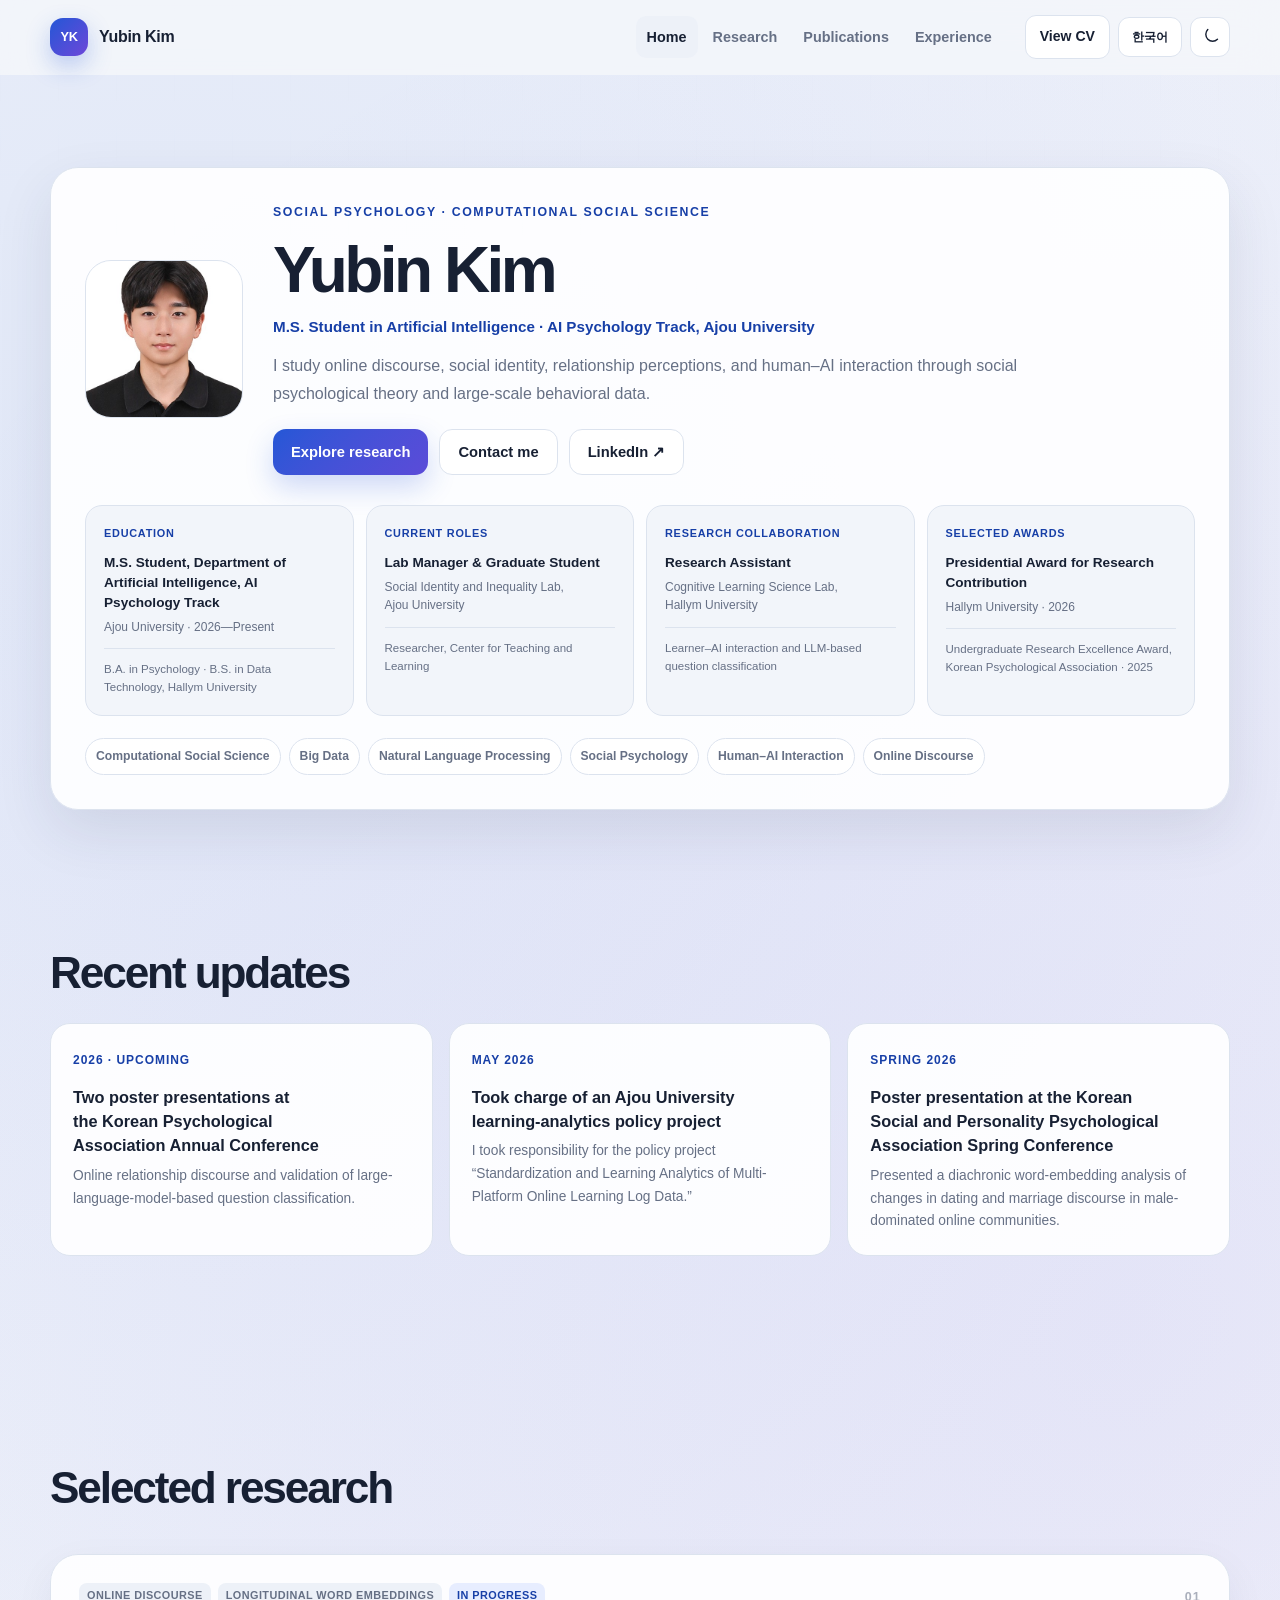
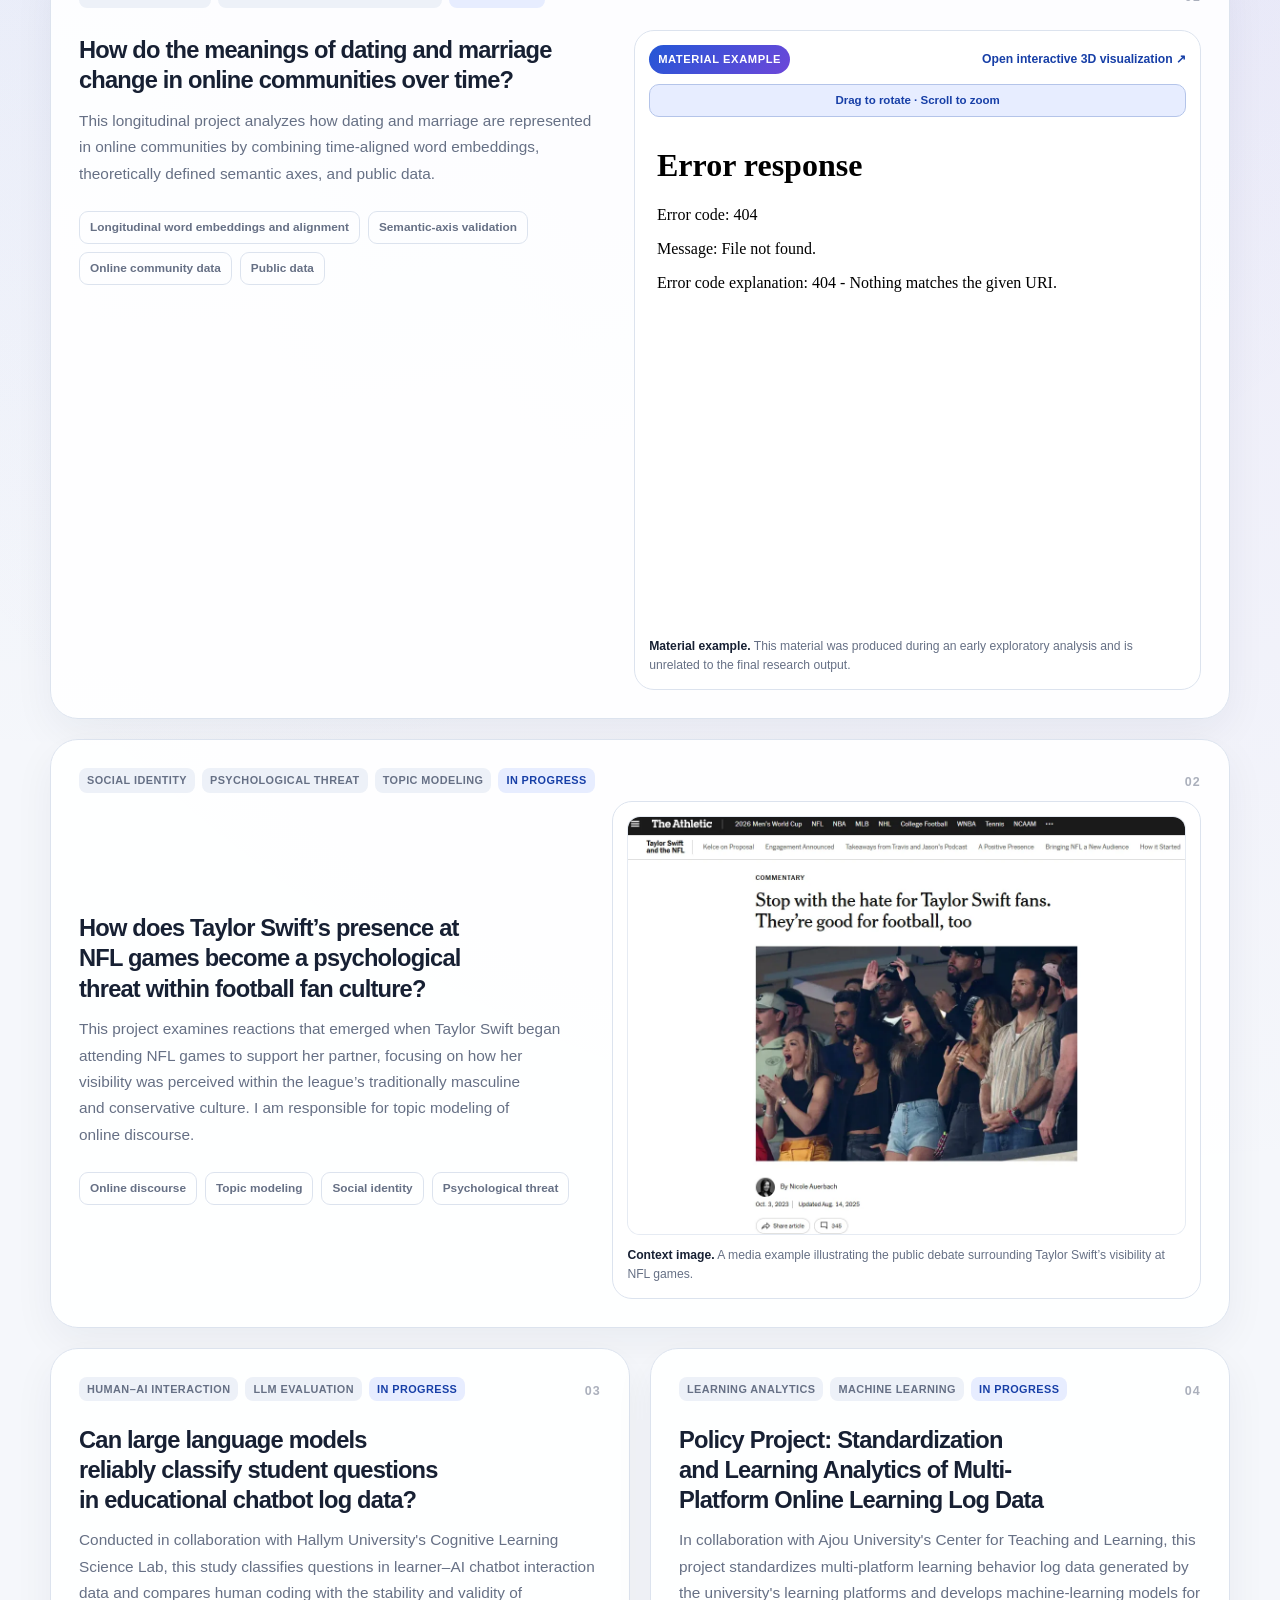
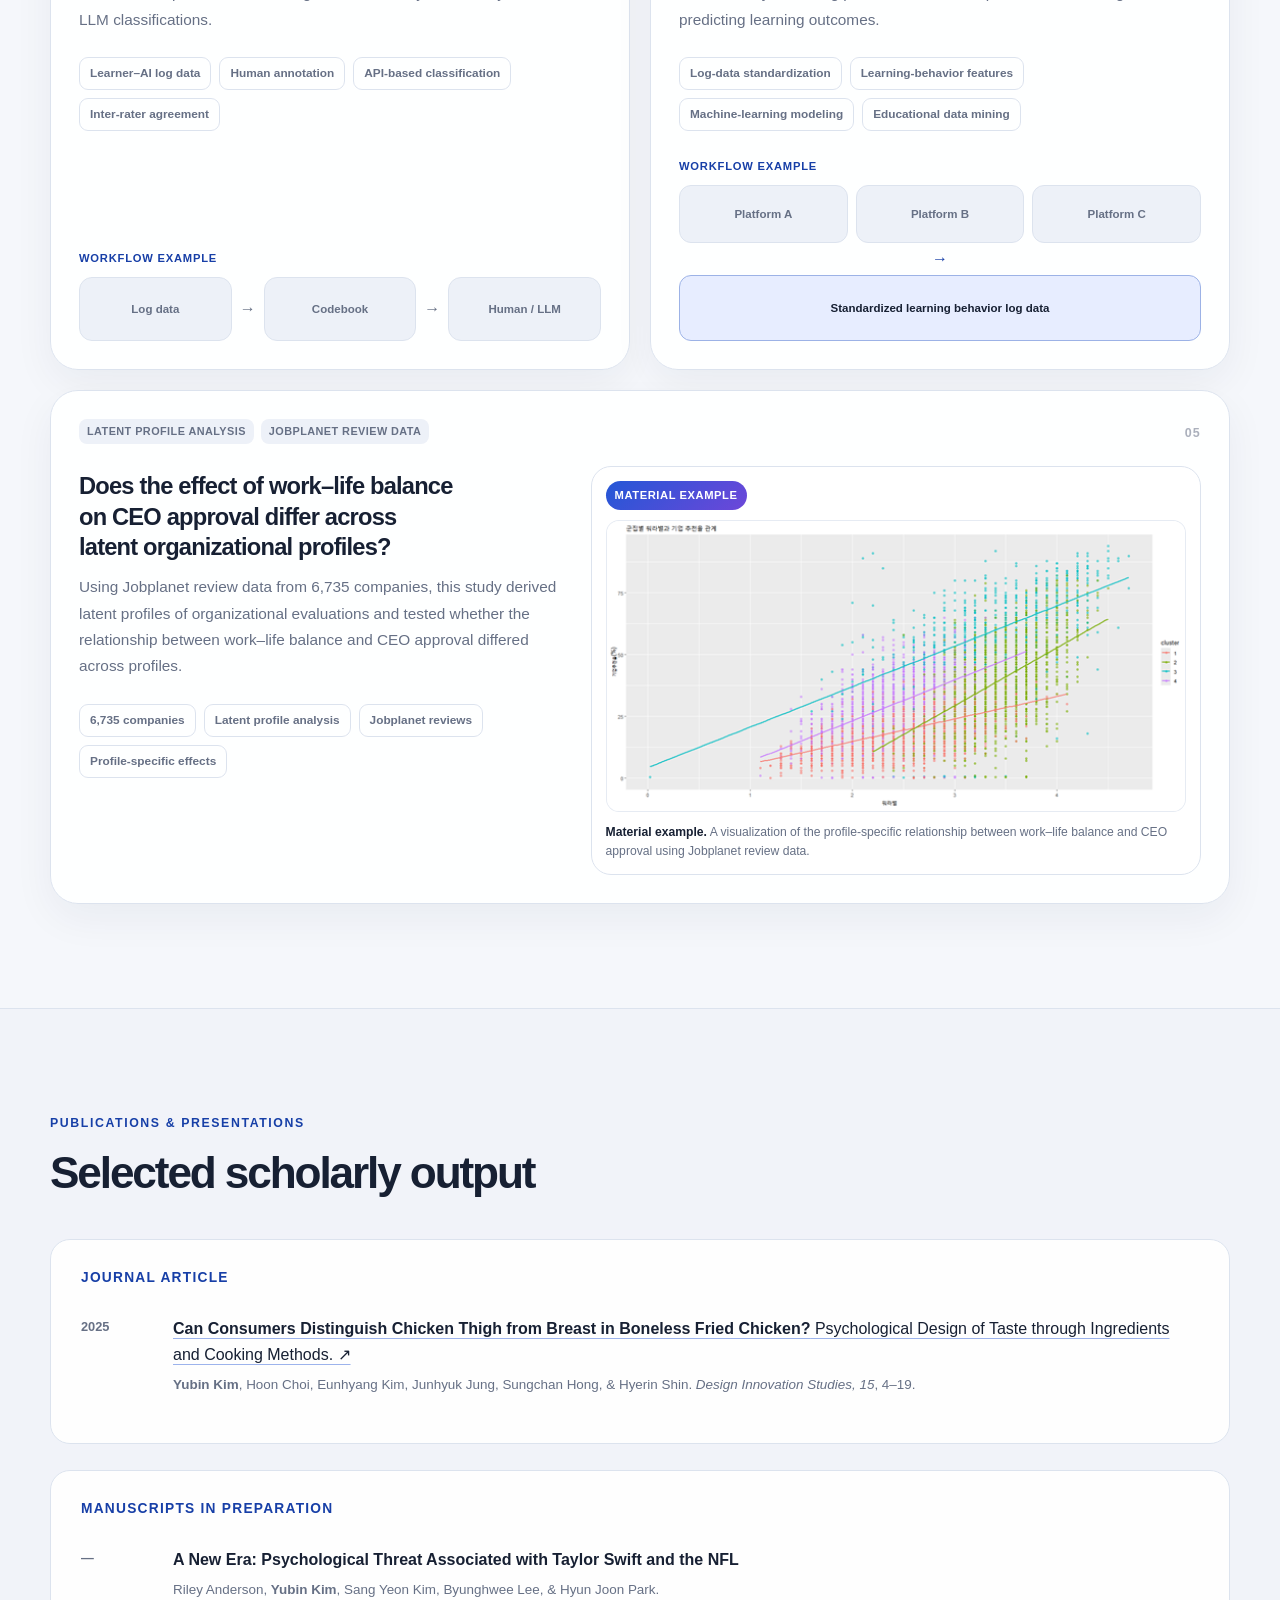
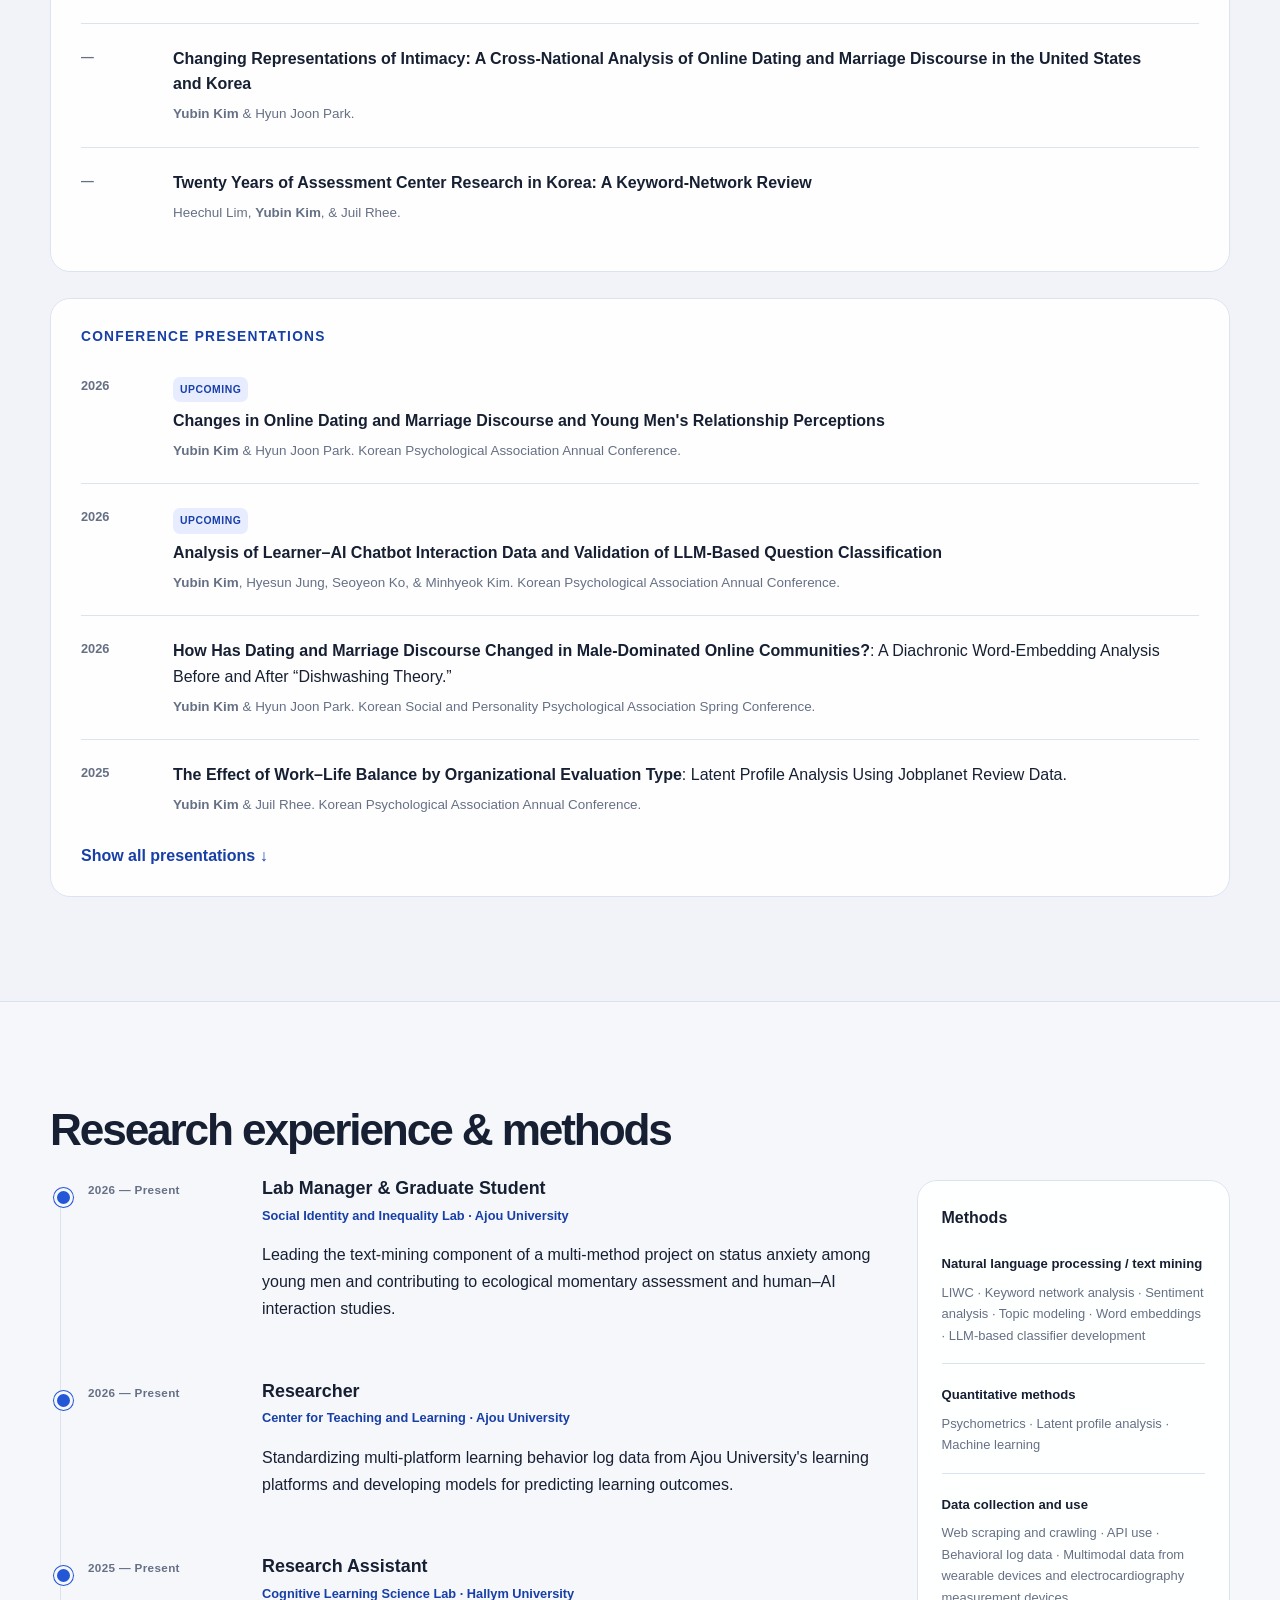
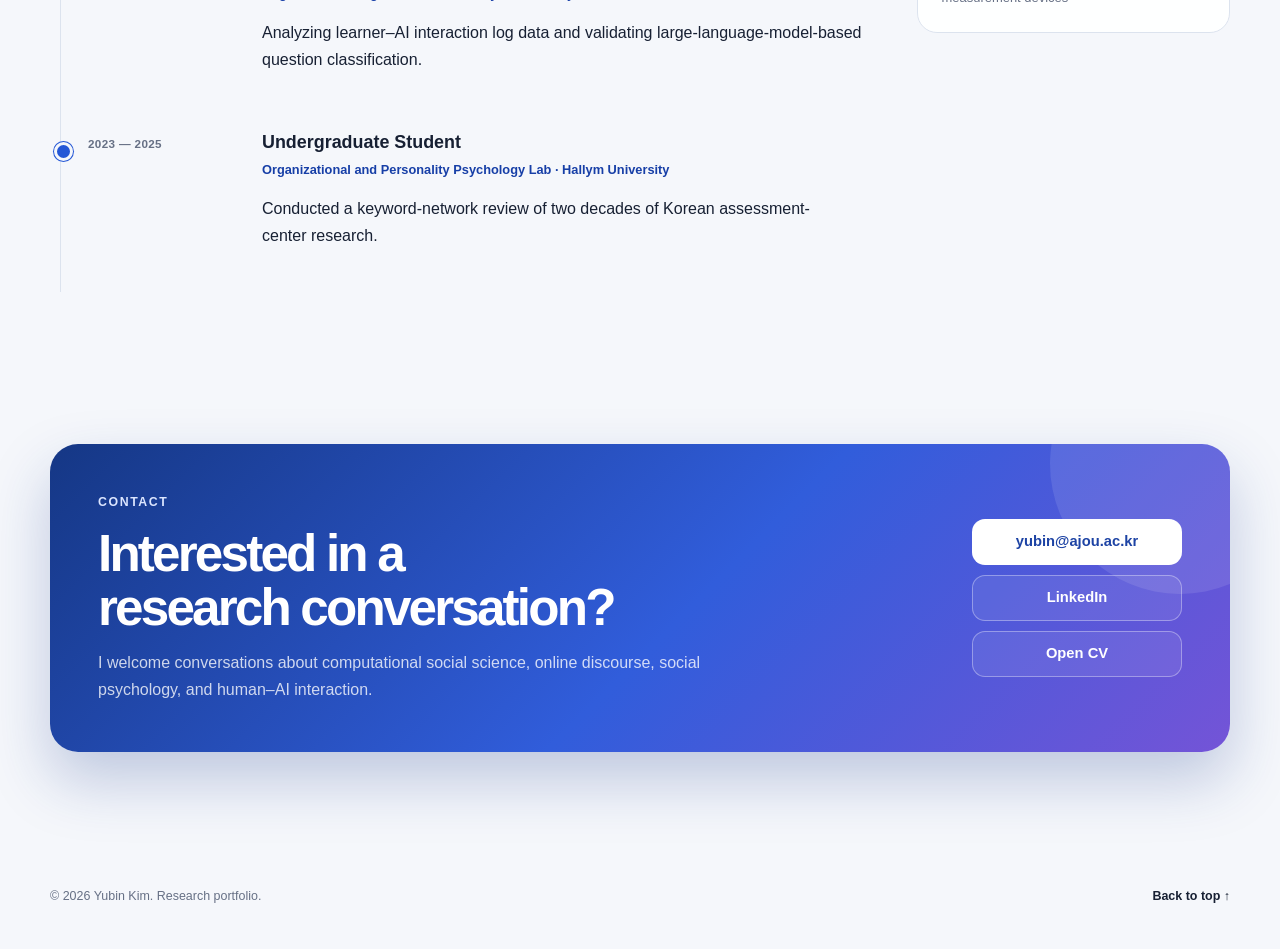
==== index-preview.html @ c188568a "Add files via upload" ====
<!DOCTYPE html>
<html lang="en" data-theme="light">
<head>
  <meta charset="UTF-8" />
  <meta name="viewport" content="width=device-width, initial-scale=1.0" />
  <meta name="description" content="Yubin Kim — M.S. student studying social psychology, computational social science, natural language processing, and human–AI interaction." />
  <meta name="theme-color" content="#f5f7fb" />
  <meta property="og:title" content="Yubin Kim | Social Psychology & Computational Social Science" />
  <meta property="og:description" content="Research portfolio of Yubin Kim, M.S. student at Ajou University." />
  <meta property="og:type" content="website" />
  <link rel="icon" href="assets/favicon.svg" type="image/svg+xml" />
  <link rel="stylesheet" href="styles.css" />
  <title>Yubin Kim | Research Portfolio</title>
</head>
<body>
  <a class="skip-link" href="#main">
    <span class="lang-en">Skip to content</span><span class="lang-ko">본문으로 건너뛰기</span>
  </a>

  <header class="site-header" id="top">
    <div class="nav-wrap">
      <a class="brand" href="#home" aria-label="Yubin Kim home">
        <span class="brand-mark">YK</span>
        <span class="brand-name lang-en">Yubin Kim</span>
        <span class="brand-name lang-ko">김유빈</span>
      </a>

      <nav class="main-nav" aria-label="Primary navigation">
        <a href="#home" data-nav="home"><span class="lang-en">Home</span><span class="lang-ko">홈</span></a>
        <a href="#research" data-nav="research"><span class="lang-en">Research</span><span class="lang-ko">연구</span></a>
        <a href="#publications" data-nav="publications"><span class="lang-en">Publications</span><span class="lang-ko">연구 성과</span></a>
        <a href="#experience" data-nav="experience"><span class="lang-en">Experience</span><span class="lang-ko">경력</span></a>
      </nav>

      <div class="nav-actions">
        <a class="cv-button" href="assets/Yubin_Kim_CV_KR.pdf" target="_blank" rel="noopener">
          <span class="lang-en">View CV</span><span class="lang-ko">이력서 보기</span>
        </a>
        <button class="icon-button language-button" id="languageToggle" type="button" aria-label="한국어로 전환" title="Switch language">한국어</button>
        <button class="icon-button theme-button" id="themeToggle" type="button" aria-label="Switch to dark mode" title="Switch theme">
          <svg class="moon-icon" aria-hidden="true" viewBox="0 0 24 24"><path d="M20.8 15.4A8.5 8.5 0 0 1 8.6 3.2 8.5 8.5 0 1 0 20.8 15.4Z"/></svg>
          <svg class="sun-icon" aria-hidden="true" viewBox="0 0 24 24"><circle cx="12" cy="12" r="4"/><path d="M12 2v2M12 20v2M4.93 4.93l1.42 1.42M17.65 17.65l1.42 1.42M2 12h2M20 12h2M4.93 19.07l1.42-1.42M17.65 6.35l1.42-1.42"/></svg>
        </button>
      </div>
    </div>
  </header>

  <main id="main">
    <section class="hero section" id="home">
      <div class="intro-panel reveal">
        <div class="intro-main">
          <div class="intro-photo-wrap">
            <img class="intro-photo" src="assets/yubin-kim-profile.jpg" alt="Portrait of Yubin Kim / 김유빈 증명사진" />
          </div>
          <div class="intro-copy">
            <p class="eyebrow lang-en">Social Psychology · Computational Social Science</p>
            <p class="eyebrow lang-ko">사회심리학 · 계산사회과학</p>
            <h1><span class="lang-en">Yubin Kim</span><span class="lang-ko">김유빈</span></h1>
            <p class="intro-role lang-en">M.S. Student in Artificial Intelligence · AI Psychology Track, Ajou University</p>
            <p class="intro-role lang-ko">아주대학교 인공지능학과 AI 심리 전공 석사과정</p>
            <p class="hero-summary lang-en">
              I study online discourse, social identity, relationship perceptions, and human–AI interaction through social psychological theory and large-scale behavioral data.
            </p>
            <p class="hero-summary lang-ko">
              온라인 담론, 사회정체성, 관계 인식, 인간–AI 상호작용을 사회심리학적 이론과 대규모 행동 데이터를 통해 연구합니다.
            </p>
            <div class="hero-buttons">
              <a class="button button-primary" href="#research"><span class="lang-en">Explore research</span><span class="lang-ko">연구 살펴보기</span></a>
              <a class="button button-secondary" href="mailto:yubin@ajou.ac.kr"><span class="lang-en">Contact me</span><span class="lang-ko">연락하기</span></a>
              <a class="button button-secondary" href="https://www.linkedin.com/in/%EC%9C%A0%EB%B9%88-%EA%B9%80-3866852a7/" target="_blank" rel="noopener">LinkedIn ↗</a>
            </div>
          </div>
        </div>

        <div class="quick-history-grid" aria-label="Profile highlights">
          <article class="history-item">
            <span class="history-kicker"><span class="lang-en">Education</span><span class="lang-ko">학력</span></span>
            <strong class="lang-en">M.S. Student, Department of Artificial Intelligence, AI Psychology Track</strong>
            <strong class="lang-ko">인공지능학과 AI 심리 전공 석사과정</strong>
            <p class="lang-en">Ajou University · 2026—Present</p>
            <p class="lang-ko">아주대학교 · 2026년—현재</p>
            <small class="lang-en">B.A. in Psychology · B.S. in Data Technology, Hallym University</small>
            <small class="lang-ko">문학사 심리학 · 이학사 데이터테크 전공, 한림대학교</small>
          </article>
          <article class="history-item">
            <span class="history-kicker"><span class="lang-en">Current roles</span><span class="lang-ko">현재 역할</span></span>
            <strong class="lang-en">Lab Manager & Graduate Student</strong>
            <strong class="lang-ko">연구실장 및 대학원생</strong>
            <p class="lang-en">Social Identity and Inequality Lab, Ajou University</p>
            <p class="lang-ko">사회정체성과 불평등 연구실, 아주대학교</p>
            <small class="lang-en">Researcher, Center for Teaching and Learning</small>
            <small class="lang-ko">단기 연구원, 아주대학교 교수학습개발센터</small>
          </article>
          <article class="history-item">
            <span class="history-kicker"><span class="lang-en">Research collaboration</span><span class="lang-ko">연구 협업</span></span>
            <strong class="lang-en">Research Assistant</strong>
            <strong class="lang-ko">연구보조원</strong>
            <p class="lang-en">Cognitive Learning Science Lab, Hallym University</p>
            <p class="lang-ko">인지학습과학 연구실, 한림대학교</p>
            <small class="lang-en">Learner–AI interaction and LLM-based question classification</small>
            <small class="lang-ko">학습자–AI 상호작용 및 LLM 기반 질문 분류 연구</small>
          </article>
          <article class="history-item">
            <span class="history-kicker"><span class="lang-en">Selected awards</span><span class="lang-ko">주요 수상</span></span>
            <strong class="lang-en">Presidential Award for Research Contribution</strong>
            <strong class="lang-ko">총장상(연구 부문 공로)</strong>
            <p class="lang-en">Hallym University · 2026</p>
            <p class="lang-ko">한림대학교 · 2026년</p>
            <small class="lang-en">Undergraduate Research Excellence Award, Korean Psychological Association · 2025</small>
            <small class="lang-ko">한국심리학회 학부생 우수연구상 · 2025년</small>
          </article>
        </div>

        <ul class="interest-list" aria-label="Research interests">
          <li><span class="lang-en">Computational Social Science</span><span class="lang-ko">계산사회과학</span></li>
          <li><span class="lang-en">Big Data</span><span class="lang-ko">빅데이터</span></li>
          <li><span class="lang-en">Natural Language Processing</span><span class="lang-ko">자연어 처리</span></li>
          <li><span class="lang-en">Social Psychology</span><span class="lang-ko">사회심리학</span></li>
          <li><span class="lang-en">Human–AI Interaction</span><span class="lang-ko">인간–AI 상호작용</span></li>
          <li><span class="lang-en">Online Discourse</span><span class="lang-ko">온라인 담론</span></li>
        </ul>
      </div>
    </section>

    <section class="section updates-section" aria-labelledby="updates-title">
      <div class="section-heading compact reveal">
        <h2 id="updates-title"><span class="lang-en">Recent updates</span><span class="lang-ko">최근 소식</span></h2>
      </div>
      <div class="updates-grid">
        <article class="update-card reveal">
          <time datetime="2026-08"><span class="lang-en">2026 · Upcoming</span><span class="lang-ko">2026년 · 발표 예정</span></time>
          <h3 class="lang-en">Two poster presentations at the Korean Psychological Association Annual Conference</h3>
          <h3 class="lang-ko">한국심리학회 연차학술대회 포스터 2편 발표 예정</h3>
          <p class="lang-en">Online relationship discourse and validation of large-language-model-based question classification.</p>
          <p class="lang-ko">온라인 연애·결혼 담론 연구와 LLM 기반 질문 분류 타당화 연구를 발표할 예정입니다.</p>
        </article>
        <article class="update-card reveal">
          <time datetime="2026-05"><span class="lang-en">May 2026</span><span class="lang-ko">2026년 5월</span></time>
          <h3 class="lang-en">Took charge of an Ajou University learning-analytics policy project</h3>
          <h3 class="lang-ko">아주대학교 교수학습개발센터 정책과제 담당</h3>
          <p class="lang-en">I took responsibility for the policy project “Standardization and Learning Analytics of Multi-Platform Online Learning Log Data.”</p>
          <p class="lang-ko">정책과제 「다중 플랫폼 온라인 학습 로그 데이터 표준화 및 학습 분석」을 맡아 수행하게 되었습니다.</p>
        </article>
        <article class="update-card reveal">
          <time datetime="2026"><span class="lang-en">Spring 2026</span><span class="lang-ko">2026년</span></time>
          <h3 class="lang-en">Poster presentation at the Korean Social and Personality Psychological Association Spring Conference</h3>
          <h3 class="lang-ko">한국사회및성격심리학회 춘계학술대회 포스터 발표</h3>
          <p class="lang-en">Presented a diachronic word-embedding analysis of changes in dating and marriage discourse in male-dominated online communities.</p>
          <p class="lang-ko">남성 중심 온라인 커뮤니티의 연애·결혼 담론 변화를 시계열 워드 임베딩으로 분석한 연구를 발표했습니다.</p>
        </article>
      </div>
    </section>

    <section class="section" id="research" aria-labelledby="research-title">
      <div class="section-heading reveal">
        <h2 id="research-title"><span class="lang-en">Selected research</span><span class="lang-ko">주요 연구</span></h2>
      </div>

      <div class="project-grid">
        <article class="project-card project-wide reveal">
          <div class="project-top">
            <div class="card-meta">
              <span><span class="lang-en">Online discourse</span><span class="lang-ko">온라인 담론</span></span>
              <span><span class="lang-en">Longitudinal word embeddings</span><span class="lang-ko">시계열 워드 임베딩</span></span>
              <span class="status"><span class="lang-en">In progress</span><span class="lang-ko">연구 진행 중</span></span>
            </div>
            <div class="project-number">01</div>
          </div>
          <div class="project-wide-body">
            <div class="project-content">
              <h3 class="lang-en">How do the meanings of dating and marriage change in online communities over time?</h3>
              <h3 class="lang-ko">온라인 커뮤니티에서 연애와 결혼의 의미는 시간에 따라 어떻게 변화하는가?</h3>
              <p class="lang-en">This longitudinal project analyzes how dating and marriage are represented in online communities by combining time-aligned word embeddings, theoretically defined semantic axes, and public data.</p>
              <p class="lang-ko">온라인 커뮤니티에서 연애와 결혼이 어떻게 표상되는지 시계열로 분석합니다. 시점별로 정렬한 워드 임베딩, 이론에 기반한 의미축, 공공데이터를 함께 활용합니다.</p>
              <ul class="method-list">
                <li><span class="lang-en">Longitudinal word embeddings and alignment</span><span class="lang-ko">시계열 워드 임베딩 및 정렬</span></li>
                <li><span class="lang-en">Semantic-axis validation</span><span class="lang-ko">의미축 타당화</span></li>
                <li><span class="lang-en">Online community data</span><span class="lang-ko">온라인 커뮤니티 데이터</span></li>
                <li><span class="lang-en">Public data</span><span class="lang-ko">공공 데이터</span></li>
              </ul>
            </div>
            <figure class="research-figure interactive-figure">
              <div class="figure-label-row">
                <span class="example-badge"><span class="lang-en">Material example</span><span class="lang-ko">자료 예시</span></span>
                <a href="assets/axis_3d_plot.html" target="_blank" rel="noopener" class="figure-link">
                  <span class="lang-en">Open interactive 3D visualization ↗</span><span class="lang-ko">Interactive 3D Visualization 열기 ↗</span>
                </a>
              </div>
              <div class="plot-hint">
                <span class="lang-en">Drag to rotate · Scroll to zoom</span>
                <span class="lang-ko">드래그하여 회전 · 휠로 확대·축소</span>
              </div>
              <iframe src="assets/axis_3d_plot.html" title="Example interactive three-dimensional semantic-axis plot" loading="lazy"></iframe>
              <figcaption>
                <span class="lang-en"><strong>Material example.</strong> This material was produced during an early exploratory analysis and is unrelated to the final research output.</span>
                <span class="lang-ko"><strong>자료 예시.</strong> 초기에 탐색적으로 분석한 자료이며, 이 자료는 최종 산출물과는 무관합니다.</span>
              </figcaption>
            </figure>
          </div>
        </article>

        <article class="project-card project-wide reveal">
          <div class="project-top">
            <div class="card-meta">
              <span><span class="lang-en">Social identity</span><span class="lang-ko">사회정체성</span></span>
              <span><span class="lang-en">Psychological threat</span><span class="lang-ko">심리적 위협</span></span>
              <span><span class="lang-en">Topic modeling</span><span class="lang-ko">토픽 모델링</span></span>
              <span class="status"><span class="lang-en">In progress</span><span class="lang-ko">연구 진행 중</span></span>
            </div>
            <div class="project-number">02</div>
          </div>
          <div class="project-wide-body taylor-layout">
            <div class="project-content">
              <h3 class="lang-en">How does Taylor Swift’s presence at NFL games become a psychological threat within football fan culture?</h3>
              <h3 class="lang-ko">테일러 스위프트의 NFL 경기 관람은 풋볼 팬 문화에서 어떻게 심리적 위협으로 작동하는가?</h3>
              <p class="lang-en">This project examines reactions that emerged when Taylor Swift began attending NFL games to support her partner, focusing on how her visibility was perceived within the league’s traditionally masculine and conservative culture. I am responsible for topic modeling of online discourse.</p>
              <p class="lang-ko">마초적이고 보수적인 성격이 강한 NFL 문화에서 테일러 스위프트가 연인의 경기를 관람하며 주목받은 이후 나타난 반응을 심리적 위협의 관점에서 분석합니다. 저는 온라인 담론의 토픽 모델링 분석을 담당하고 있습니다.</p>
              <ul class="method-list">
                <li><span class="lang-en">Online discourse</span><span class="lang-ko">온라인 담론</span></li>
                <li><span class="lang-en">Topic modeling</span><span class="lang-ko">토픽 모델링</span></li>
                <li><span class="lang-en">Social identity</span><span class="lang-ko">사회정체성</span></li>
                <li><span class="lang-en">Psychological threat</span><span class="lang-ko">심리적 위협</span></li>
              </ul>
            </div>
            <figure class="research-figure image-figure taylor-figure">
              <img src="assets/taylor-swift-nfl-context.webp" alt="Screenshot of a media article discussing Taylor Swift fans and football" />
              <figcaption>
                <span class="lang-en"><strong>Context image.</strong> A media example illustrating the public debate surrounding Taylor Swift’s visibility at NFL games.</span>
                <span class="lang-ko"><strong>관련 자료.</strong> NFL 경기에서 테일러 스위프트가 주목받으며 형성된 공적 논쟁을 보여주는 기사 화면입니다.</span>
              </figcaption>
            </figure>
          </div>
        </article>

        <article class="project-card reveal">
          <div class="project-top">
            <div class="card-meta">
              <span><span class="lang-en">Human–AI interaction</span><span class="lang-ko">인간–AI 상호작용</span></span>
              <span><span class="lang-en">LLM evaluation</span><span class="lang-ko">LLM 평가</span></span>
              <span class="status"><span class="lang-en">In progress</span><span class="lang-ko">연구 진행 중</span></span>
            </div>
            <div class="project-number">03</div>
          </div>
          <div class="project-content">
            <h3 class="lang-en">Can large language models reliably classify student questions in educational chatbot log data?</h3>
            <h3 class="lang-ko">LLM은 교육용 챗봇 로그 데이터의 학생 질문을 신뢰롭게 분류할 수 있는가?</h3>
            <p class="lang-en">Conducted in collaboration with Hallym University's Cognitive Learning Science Lab, this study classifies questions in learner–AI chatbot interaction data and compares human coding with the stability and validity of LLM classifications.</p>
            <p class="lang-ko">한림대학교 인지학습과학 연구실과 협업하여 학습자–AI 챗봇 상호작용 데이터의 질문 유형을 분류하고, 인간 코딩과 LLM 분류의 안정성 및 타당성을 비교합니다.</p>
            <ul class="method-list">
              <li><span class="lang-en">Learner–AI log data</span><span class="lang-ko">학습자–AI 로그 데이터</span></li>
              <li><span class="lang-en">Human annotation</span><span class="lang-ko">인간 코딩</span></li>
              <li><span class="lang-en">API-based classification</span><span class="lang-ko">API 기반 분류</span></li>
              <li><span class="lang-en">Inter-rater agreement</span><span class="lang-ko">평가자 간 일치도</span></li>
            </ul>
          </div>
          <div class="workflow-example" aria-label="Example research workflow">
            <div class="workflow-label"><span class="lang-en">Workflow example</span><span class="lang-ko">분석 흐름 예시</span></div>
            <div class="mini-diagram">
              <div class="diagram-node"><span class="lang-en">Log data</span><span class="lang-ko">로그 데이터</span></div>
              <span aria-hidden="true">→</span>
              <div class="diagram-node"><span class="lang-en">Codebook</span><span class="lang-ko">코드북</span></div>
              <span aria-hidden="true">→</span>
              <div class="diagram-node"><span class="lang-en">Human / LLM</span><span class="lang-ko">인간 / LLM</span></div>
            </div>
          </div>
        </article>

        <article class="project-card reveal">
          <div class="project-top">
            <div class="card-meta">
              <span><span class="lang-en">Learning analytics</span><span class="lang-ko">학습 분석</span></span>
              <span><span class="lang-en">Machine learning</span><span class="lang-ko">머신러닝</span></span>
              <span class="status"><span class="lang-en">In progress</span><span class="lang-ko">연구 진행 중</span></span>
            </div>
            <div class="project-number">04</div>
          </div>
          <div class="project-content">
            <h3 class="lang-en">Policy Project: Standardization and Learning Analytics of Multi-Platform Online Learning Log Data</h3>
            <h3 class="lang-ko">정책과제 「다중 플랫폼 온라인 학습 로그 데이터 표준화 및 학습 분석」</h3>
            <p class="lang-en">In collaboration with Ajou University's Center for Teaching and Learning, this project standardizes multi-platform learning behavior log data generated by the university's learning platforms and develops machine-learning models for predicting learning outcomes.</p>
            <p class="lang-ko">아주대학교 교수학습개발센터와 협업하여 교내 여러 학습 플랫폼에서 생성된 다중 플랫폼 학습 행동 로그 데이터를 표준화하고, 학습 성과를 예측하는 머신러닝 모형을 개발합니다.</p>
            <ul class="method-list">
              <li><span class="lang-en">Log-data standardization</span><span class="lang-ko">로그 데이터 표준화</span></li>
              <li><span class="lang-en">Learning-behavior features</span><span class="lang-ko">학습 행동 특성</span></li>
              <li><span class="lang-en">Machine-learning modeling</span><span class="lang-ko">머신러닝 모형 개발</span></li>
              <li><span class="lang-en">Educational data mining</span><span class="lang-ko">교육 데이터 마이닝</span></li>
            </ul>
          </div>
          <div class="workflow-example" aria-label="Example data standardization workflow">
            <div class="workflow-label"><span class="lang-en">Workflow example</span><span class="lang-ko">분석 흐름 예시</span></div>
            <div class="platform-flow">
              <div><span class="lang-en">Platform A</span><span class="lang-ko">학습 플랫폼 가</span></div>
              <div><span class="lang-en">Platform B</span><span class="lang-ko">학습 플랫폼 나</span></div>
              <div><span class="lang-en">Platform C</span><span class="lang-ko">학습 플랫폼 다</span></div>
              <span class="flow-arrow" aria-hidden="true">→</span>
              <div class="standard-node"><span class="lang-en">Standardized learning behavior log data</span><span class="lang-ko">표준화된 학습 행동 로그 데이터</span></div>
            </div>
          </div>
        </article>

        <article class="project-card project-wide reveal">
          <div class="project-top">
            <div class="card-meta">
              <span><span class="lang-en">Latent profile analysis</span><span class="lang-ko">잠재프로파일분석</span></span>
              <span><span class="lang-en">Jobplanet review data</span><span class="lang-ko">잡플래닛 리뷰 데이터</span></span>
            </div>
            <div class="project-number">05</div>
          </div>
          <div class="project-wide-body worklife-layout">
            <div class="project-content">
              <h3 class="lang-en">Does the effect of work–life balance on CEO approval differ across latent organizational profiles?</h3>
              <h3 class="lang-ko">잠재프로파일별로 워라밸이 CEO 지지율에 미치는 영향은 다르게 나타나는가?</h3>
              <p class="lang-en">Using Jobplanet review data from 6,735 companies, this study derived latent profiles of organizational evaluations and tested whether the relationship between work–life balance and CEO approval differed across profiles.</p>
              <p class="lang-ko">잡플래닛의 6,735개 기업 리뷰 데이터를 활용하여 조직 평가의 잠재프로파일을 도출하고, 프로파일별로 워라밸과 CEO 지지율의 관계가 다르게 나타나는지 분석했습니다.</p>
              <ul class="method-list">
                <li><span class="lang-en">6,735 companies</span><span class="lang-ko">6,735개 기업</span></li>
                <li><span class="lang-en">Latent profile analysis</span><span class="lang-ko">잠재프로파일분석</span></li>
                <li><span class="lang-en">Jobplanet reviews</span><span class="lang-ko">잡플래닛 리뷰</span></li>
                <li><span class="lang-en">Profile-specific effects</span><span class="lang-ko">프로파일별 효과 비교</span></li>
              </ul>
            </div>
            <figure class="research-figure image-figure">
              <div class="figure-label-row">
                <span class="example-badge"><span class="lang-en">Material example</span><span class="lang-ko">자료 예시</span></span>
              </div>
              <img src="assets/jobplanet-wlb-example.png" alt="Example graph showing the relationship between work-life balance and CEO approval by latent profile" />
              <figcaption>
                <span class="lang-en"><strong>Material example.</strong> A visualization of the profile-specific relationship between work–life balance and CEO approval using Jobplanet review data.</span>
                <span class="lang-ko"><strong>자료 예시.</strong> 잡플래닛 리뷰 데이터를 활용하여 잠재프로파일별 워라밸과 CEO 지지율의 관계를 나타낸 시각화입니다.</span>
              </figcaption>
            </figure>
          </div>
        </article>
      </div>
    </section>

    <section class="section publications-section" id="publications" aria-labelledby="publications-title">
      <div class="section-heading reveal">
        <p class="eyebrow lang-en">Publications & presentations</p>
        <p class="eyebrow lang-ko">논문 및 학술대회 발표</p>
        <h2 id="publications-title"><span class="lang-en">Selected scholarly output</span><span class="lang-ko">주요 연구 성과</span></h2>
      </div>

      <div class="publication-layout">
        <div class="publication-group reveal">
          <h3><span class="lang-en">Journal article</span><span class="lang-ko">학술지 논문</span></h3>
          <ol class="publication-list">
            <li>
              <span class="pub-year">2025</span>
              <div>
                <p class="lang-en"><a class="publication-link" href="https://www.kci.go.kr/kciportal/ci/sereArticleSearch/ciSereArtiView.kci?sereArticleSearchBean.artiId=ART003282036" target="_blank" rel="noopener"><strong>Can Consumers Distinguish Chicken Thigh from Breast in Boneless Fried Chicken?</strong> Psychological Design of Taste through Ingredients and Cooking Methods. ↗</a></p>
                <p class="lang-ko"><a class="publication-link" href="https://www.kci.go.kr/kciportal/ci/sereArticleSearch/ciSereArtiView.kci?sereArticleSearchBean.artiId=ART003282036" target="_blank" rel="noopener"><strong>순살 치킨 속 다리살과 가슴살은 구분 가능한가?</strong>: 원재료와 조리방식을 통한 맛의 심리적 디자인. ↗</a></p>
                <p class="authors lang-en"><strong>Yubin Kim</strong>, Hoon Choi, Eunhyang Kim, Junhyuk Jung, Sungchan Hong, & Hyerin Shin. <em>Design Innovation Studies, 15</em>, 4–19.</p>
                <p class="authors lang-ko"><strong>김유빈</strong>, 최훈, 김은향, 정준혁, 홍성찬, 신혜린. <em>디자인이노베이션연구, 15</em>, 4–19.</p>
              </div>
            </li>
          </ol>
        </div>

        <div class="publication-group reveal">
          <h3><span class="lang-en">Manuscripts in preparation</span><span class="lang-ko">작성 중인 원고</span></h3>
          <ol class="publication-list">
            <li><span class="pub-year">—</span><div><p class="lang-en"><strong>A New Era: Psychological Threat Associated with Taylor Swift and the NFL</strong></p><p class="lang-ko"><strong>A New Era: Psychological Threat Associated with Taylor Swift and the NFL</strong><br /><span class="translated-title">(새로운 시대: 테일러 스위프트와 NFL에 연관된 심리적 위협)</span></p><p class="authors lang-en">Riley Anderson, <strong>Yubin Kim</strong>, Sang Yeon Kim, Byunghwee Lee, & Hyun Joon Park.</p><p class="authors lang-ko">라일리 앤더슨, <strong>김유빈</strong>, 김상연, 이병휘, 박현준.</p></div></li>
            <li><span class="pub-year">—</span><div><p class="lang-en"><strong>Changing Representations of Intimacy: A Cross-National Analysis of Online Dating and Marriage Discourse in the United States and Korea</strong></p><p class="lang-ko"><strong>Changing Representations of Intimacy: A Cross-National Analysis of Online Dating and Marriage Discourse in the United States and Korea</strong><br /><span class="translated-title">(친밀성 표상의 변화: 한국과 미국의 온라인 연애·결혼 담론에 대한 국가 간 비교 분석)</span></p><p class="authors lang-en"><strong>Yubin Kim</strong> & Hyun Joon Park.</p><p class="authors lang-ko"><strong>김유빈</strong>, 박현준.</p></div></li>
            <li><span class="pub-year">—</span><div><p class="lang-en"><strong>Twenty Years of Assessment Center Research in Korea: A Keyword-Network Review</strong></p><p class="lang-ko"><strong>국내 평가센터 연구 20년의 흐름: 키워드 네트워크 분석 기반 고찰</strong></p><p class="authors lang-en">Heechul Lim, <strong>Yubin Kim</strong>, & Juil Rhee.</p><p class="authors lang-ko">임희철, <strong>김유빈</strong>, 이주일.</p></div></li>
          </ol>
        </div>

        <div class="publication-group reveal">
          <h3><span class="lang-en">Conference presentations</span><span class="lang-ko">학술대회 발표</span></h3>
          <ol class="publication-list conference-list">
            <li><span class="pub-year">2026</span><div><span class="badge"><span class="lang-en">Upcoming</span><span class="lang-ko">발표 예정</span></span><p class="lang-en"><strong>Changes in Online Dating and Marriage Discourse and Young Men's Relationship Perceptions</strong></p><p class="lang-ko"><strong>온라인 연애·결혼 담론과 청년 남성의 관계 인식의 변화</strong></p><p class="authors lang-en"><strong>Yubin Kim</strong> & Hyun Joon Park. Korean Psychological Association Annual Conference.</p><p class="authors lang-ko"><strong>김유빈</strong>, 박현준. 한국심리학회 연차학술대회.</p></div></li>
            <li><span class="pub-year">2026</span><div><span class="badge"><span class="lang-en">Upcoming</span><span class="lang-ko">발표 예정</span></span><p class="lang-en"><strong>Analysis of Learner–AI Chatbot Interaction Data and Validation of LLM-Based Question Classification</strong></p><p class="lang-ko"><strong>학습자–AI 챗봇 상호작용 데이터 분석 및 LLM 기반 질문 분류 타당성 검증</strong></p><p class="authors lang-en"><strong>Yubin Kim</strong>, Hyesun Jung, Seoyeon Ko, & Minhyeok Kim. Korean Psychological Association Annual Conference.</p><p class="authors lang-ko"><strong>김유빈</strong>, 정혜선, 고서연, 김민혁. 한국심리학회 연차학술대회.</p></div></li>
            <li><span class="pub-year">2026</span><div><p class="lang-en"><strong>How Has Dating and Marriage Discourse Changed in Male-Dominated Online Communities?</strong>: A Diachronic Word-Embedding Analysis Before and After “Dishwashing Theory.”</p><p class="lang-ko"><strong>남성 중심 온라인 커뮤니티의 연애·결혼 담론은 어떻게 달라졌는가?</strong>: 설거지론 전후 시계열 워드 임베딩 분석.</p><p class="authors lang-en"><strong>Yubin Kim</strong> & Hyun Joon Park. Korean Social and Personality Psychological Association Spring Conference.</p><p class="authors lang-ko"><strong>김유빈</strong>, 박현준. 한국사회및성격심리학회 춘계학술대회.</p></div></li>
            <li><span class="pub-year">2025</span><div><p class="lang-en"><strong>The Effect of Work–Life Balance by Organizational Evaluation Type</strong>: Latent Profile Analysis Using Jobplanet Review Data.</p><p class="lang-ko"><strong>조직 평가 유형에 따른 워라밸의 영향</strong>: 잡플래닛 리뷰 데이터를 활용한 잠재프로파일분석.</p><p class="authors lang-en"><strong>Yubin Kim</strong> & Juil Rhee. Korean Psychological Association Annual Conference.</p><p class="authors lang-ko"><strong>김유빈</strong>, 이주일. 한국심리학회 연차학술대회.</p></div></li>
            <li class="collapsed-publication"><span class="pub-year">2025</span><div><p class="lang-en"><strong>Twenty Years of Assessment Center Research in Korea</strong>: A Keyword-Network Review.</p><p class="lang-ko"><strong>국내 평가센터 연구 20년의 흐름</strong>: 키워드 네트워크 분석 기반 고찰.</p><p class="authors lang-en">Heechul Lim, <strong>Yubin Kim</strong>, & Juil Rhee. Korean Psychological Association Annual Conference.</p><p class="authors lang-ko">임희철, <strong>김유빈</strong>, 이주일. 한국심리학회 연차학술대회.</p></div></li>
            <li class="collapsed-publication"><span class="pub-year">2025</span><div><p class="lang-en"><strong>Development and Validation of the Major-Geek Scale</strong></p><p class="lang-ko"><strong>전공 덕후 척도 개발 및 타당화</strong></p><p class="authors lang-en">Minji Kim, <strong>Yubin Kim</strong>, Eunhyang Kim, Heeyeon Park, & Donggi Seo. Korean Psychological Association Annual Conference.</p><p class="authors lang-ko">김민지, <strong>김유빈</strong>, 김은향, 박희연, 서동기. 한국심리학회 연차학술대회.</p></div></li>
            <li class="collapsed-publication"><span class="pub-year">2024</span><div><p class="lang-en"><strong>Can You Really Tell the Taste of Chicken?</strong>: Accuracy of Chicken-Part Identification by Cooking Method.</p><p class="lang-ko"><strong>“너희들이 치킨의 맛을 알아?”</strong>: 조리방식에 따른 닭 부위 인식 정확도.</p><p class="authors lang-en"><strong>Yubin Kim</strong> et al. Korean Psychological Association Annual Conference.</p><p class="authors lang-ko"><strong>김유빈</strong> 외. 한국심리학회 연차학술대회.</p></div></li>
          </ol>
          <button class="text-button" id="showMorePublications" type="button" aria-expanded="false"><span class="lang-en">Show all presentations ↓</span><span class="lang-ko">발표 전체 보기 ↓</span></button>
        </div>
      </div>
    </section>

    <section class="section" id="experience" aria-labelledby="experience-title">
      <div class="section-heading compact reveal">
        <h2 id="experience-title"><span class="lang-en">Research experience & methods</span><span class="lang-ko">연구 경력 및 연구 방법</span></h2>
      </div>

      <div class="experience-grid">
        <div class="timeline reveal">
          <article class="timeline-item">
            <div class="timeline-date"><span class="lang-en">2026 — Present</span><span class="lang-ko">2026년 — 현재</span></div>
            <div><h3 class="lang-en">Lab Manager & Graduate Student</h3><h3 class="lang-ko">연구실장 및 대학원생</h3><p class="org lang-en">Social Identity and Inequality Lab · Ajou University</p><p class="org lang-ko">사회정체성과 불평등 연구실 · 아주대학교</p><p class="lang-en">Leading the text-mining component of a multi-method project on status anxiety among young men and contributing to ecological momentary assessment and human–AI interaction studies.</p><p class="lang-ko">청년 남성의 사회경제적 지위 하락 불안을 다루는 다방법 연구에서 텍스트 마이닝 연구를 주도하고, 생태순간평가 및 인간–AI 상호작용 연구에 참여합니다.</p></div>
          </article>
          <article class="timeline-item">
            <div class="timeline-date"><span class="lang-en">2026 — Present</span><span class="lang-ko">2026년 — 현재</span></div>
            <div><h3 class="lang-en">Researcher</h3><h3 class="lang-ko">단기 연구원</h3><p class="org lang-en">Center for Teaching and Learning · Ajou University</p><p class="org lang-ko">교수학습개발센터 · 아주대학교</p><p class="lang-en">Standardizing multi-platform learning behavior log data from Ajou University's learning platforms and developing models for predicting learning outcomes.</p><p class="lang-ko">아주대학교 학습 플랫폼의 다중 플랫폼 학습 행동 로그 데이터를 표준화하고 학습 성과 예측을 위한 머신러닝 모형을 개발합니다.</p></div>
          </article>
          <article class="timeline-item">
            <div class="timeline-date"><span class="lang-en">2025 — Present</span><span class="lang-ko">2025년 — 현재</span></div>
            <div><h3 class="lang-en">Research Assistant</h3><h3 class="lang-ko">연구보조원</h3><p class="org lang-en">Cognitive Learning Science Lab · Hallym University</p><p class="org lang-ko">인지학습과학 연구실 · 한림대학교</p><p class="lang-en">Analyzing learner–AI interaction log data and validating large-language-model-based question classification.</p><p class="lang-ko">학습자–AI 상호작용 로그 데이터를 분석하고 LLM 기반 질문 분류의 타당성을 검증합니다.</p></div>
          </article>
          <article class="timeline-item">
            <div class="timeline-date"><span class="lang-en">2023 — 2025</span><span class="lang-ko">2023년 — 2025년</span></div>
            <div><h3 class="lang-en">Undergraduate Student</h3><h3 class="lang-ko">학부생</h3><p class="org lang-en">Organizational and Personality Psychology Lab · Hallym University</p><p class="org lang-ko">조직 및 성격심리 연구실 · 한림대학교</p><p class="lang-en">Conducted a keyword-network review of two decades of Korean assessment-center research.</p><p class="lang-ko">국내 평가센터 연구 20년의 흐름을 키워드 네트워크 분석으로 검토했습니다.</p></div>
          </article>
        </div>

        <aside class="side-stack reveal">
          <div class="info-card methods-card">
            <h3><span class="lang-en">Methods</span><span class="lang-ko">연구 방법</span></h3>
            <div class="skill-group"><strong class="lang-en">Natural language processing / text mining</strong><strong class="lang-ko">자연어 처리 / 텍스트 마이닝</strong><p class="lang-en">LIWC · Keyword network analysis · Sentiment analysis · Topic modeling · Word embeddings · LLM-based classifier development</p><p class="lang-ko">LIWC · 키워드 네트워크 분석 · 감성 분석 · 토픽 모델링 · 워드 임베딩 · LLM 기반 분류기 개발</p></div>
            <div class="skill-group"><strong class="lang-en">Quantitative methods</strong><strong class="lang-ko">정량적 방법론</strong><p class="lang-en">Psychometrics · Latent profile analysis · Machine learning</p><p class="lang-ko">심리측정 · 잠재프로파일분석 · 머신러닝</p></div>
            <div class="skill-group"><strong class="lang-en">Data collection and use</strong><strong class="lang-ko">데이터 수집 및 활용</strong><p class="lang-en">Web scraping and crawling · API use · Behavioral log data · Multimodal data from wearable devices and electrocardiography measurement devices</p><p class="lang-ko">웹 스크래핑 / 웹 크롤링 · API 활용 · 행동 로그 데이터 · 웨어러블 기기와 심전도 측정 기기 기반 멀티모달데이터</p></div>
          </div>
        </aside>
      </div>
    </section>

    <section class="contact-section section" id="contact" aria-labelledby="contact-title">
      <div class="contact-card reveal">
        <div>
          <p class="eyebrow lang-en">Contact</p><p class="eyebrow lang-ko">연락처</p>
          <h2 id="contact-title"><span class="lang-en">Interested in a research conversation?</span><span class="lang-ko">연구에 관해 이야기하고 싶으신가요?</span></h2>
          <p class="lang-en">I welcome conversations about computational social science, online discourse, social psychology, and human–AI interaction.</p>
          <p class="lang-ko">계산사회과학, 온라인 담론, 사회심리학, 인간–AI 상호작용에 관한 연구 교류를 환영합니다.</p>
        </div>
        <div class="contact-actions">
          <a class="button button-primary" href="mailto:yubin@ajou.ac.kr">yubin@ajou.ac.kr</a>
          <a class="button button-secondary" href="https://www.linkedin.com/in/%EC%9C%A0%EB%B9%88-%EA%B9%80-3866852a7/" target="_blank" rel="noopener"><span class="lang-en">LinkedIn</span><span class="lang-ko">링크드인</span></a>
          <a class="button button-secondary" href="assets/Yubin_Kim_CV_KR.pdf" target="_blank" rel="noopener"><span class="lang-en">Open CV</span><span class="lang-ko">이력서 열기</span></a>
        </div>
      </div>
    </section>
  </main>

  <footer>
    <p>© <span id="currentYear"></span> <span class="lang-en">Yubin Kim. Research portfolio.</span><span class="lang-ko">김유빈. 연구 포트폴리오.</span></p>
    <a href="#top"><span class="lang-en">Back to top ↑</span><span class="lang-ko">맨 위로 ↑</span></a>
  </footer>

  <script src="script.js"></script>
</body>
</html>
---- styles.css ----
:root {
  --bg: #f5f7fb;
  --surface: rgba(255, 255, 255, 0.9);
  --surface-solid: #ffffff;
  --surface-soft: #edf1f8;
  --text: #172033;
  --muted: #667085;
  --line: #dce3ee;
  --accent: #2457d6;
  --accent-strong: #173fa7;
  --accent-soft: #e7edff;
  --accent-2: #6d47d9;
  --shadow: 0 22px 55px rgba(35, 49, 83, 0.10);
  --radius-lg: 28px;
  --radius-md: 20px;
  --radius-sm: 12px;
  --max-width: 1180px;
}

html[data-theme="dark"] {
  --bg: #0d111b;
  --surface: rgba(19, 25, 39, 0.9);
  --surface-solid: #151b2a;
  --surface-soft: #1b2335;
  --text: #f2f5fb;
  --muted: #a6b0c3;
  --line: #2b3448;
  --accent: #7ea2ff;
  --accent-strong: #a8c0ff;
  --accent-soft: #1c2c54;
  --accent-2: #ad8cff;
  --shadow: 0 22px 60px rgba(0, 0, 0, 0.32);
}

* { box-sizing: border-box; }
html { scroll-behavior: smooth; scroll-padding-top: 92px; }
body {
  margin: 0;
  color: var(--text);
  background:
    radial-gradient(circle at 13% 7%, color-mix(in srgb, var(--accent) 10%, transparent), transparent 27%),
    radial-gradient(circle at 88% 18%, color-mix(in srgb, var(--accent-2) 8%, transparent), transparent 24%),
    var(--bg);
  font-family: "Pretendard Variable", Pretendard, Inter, "Noto Sans KR", -apple-system, BlinkMacSystemFont, "Segoe UI", sans-serif;
  font-size: 16px;
  line-height: 1.68;
  transition: background .25s ease, color .25s ease;
  overflow-x: hidden;
}
body::before {
  content: "";
  position: fixed;
  inset: 0;
  pointer-events: none;
  background-image:
    linear-gradient(to right, color-mix(in srgb, var(--line) 24%, transparent) 1px, transparent 1px),
    linear-gradient(to bottom, color-mix(in srgb, var(--line) 18%, transparent) 1px, transparent 1px);
  background-size: 58px 58px;
  mask-image: linear-gradient(to bottom, rgba(0,0,0,.4), transparent 40%);
  opacity: .22;
  z-index: -1;
}

a { color: inherit; text-decoration: none; }
button, a { -webkit-tap-highlight-color: transparent; }
button { font: inherit; }
img, svg { display: block; max-width: 100%; }

h1, h2, h3 { text-wrap: balance; }
p, li, figcaption { text-wrap: pretty; }
html[lang="ko"] body { line-height: 1.74; word-break: keep-all; }
html[lang="ko"] h1,
html[lang="ko"] h2,
html[lang="ko"] h3,
html[lang="ko"] p,
html[lang="ko"] li,
html[lang="ko"] figcaption {
  word-break: keep-all;
  overflow-wrap: normal;
  hyphens: none;
}

.skip-link {
  position: fixed;
  top: 12px;
  left: 12px;
  transform: translateY(-150%);
  background: var(--text);
  color: var(--bg);
  padding: 9px 14px;
  border-radius: 10px;
  z-index: 1000;
}
.skip-link:focus { transform: translateY(0); }

.lang-ko { display: none !important; }
html[lang="ko"] .lang-en { display: none !important; }
html[lang="ko"] .lang-ko { display: revert !important; }

.site-header {
  position: sticky;
  top: 0;
  z-index: 100;
  border-bottom: 1px solid transparent;
  background: color-mix(in srgb, var(--bg) 82%, transparent);
  backdrop-filter: blur(18px);
  transition: border-color .2s ease, box-shadow .2s ease;
}
.site-header.scrolled { border-color: var(--line); box-shadow: 0 8px 30px rgba(0,0,0,.04); }
.nav-wrap {
  width: min(var(--max-width), calc(100% - 40px));
  min-height: 74px;
  margin: 0 auto;
  display: flex;
  align-items: center;
  gap: 22px;
}
.brand { display: flex; align-items: center; gap: 11px; font-weight: 800; letter-spacing: -.02em; white-space: nowrap; flex: 0 0 auto; }
.brand-mark {
  width: 38px;
  height: 38px;
  display: grid;
  place-items: center;
  border-radius: 13px;
  color: white;
  font-size: .8rem;
  background: linear-gradient(135deg, var(--accent), var(--accent-2));
  box-shadow: 0 10px 25px color-mix(in srgb, var(--accent) 28%, transparent);
}
.main-nav { display: flex; align-items: center; gap: 4px; margin-left: auto; min-width: 0; }
.main-nav a { color: var(--muted); font-size: .9rem; font-weight: 650; padding: 9px 11px; border-radius: 10px; white-space: nowrap; }
.main-nav a:hover, .main-nav a.active { color: var(--text); background: var(--surface-soft); }
.nav-actions { display: flex; align-items: center; gap: 8px; flex: 0 0 auto; }
.cv-button { padding: 9px 14px; border: 1px solid var(--line); border-radius: 11px; background: var(--surface); font-size: .88rem; font-weight: 750; white-space: nowrap; }
.cv-button:hover { border-color: var(--accent); color: var(--accent-strong); }
.icon-button {
  min-width: 40px;
  height: 40px;
  display: grid;
  place-items: center;
  border: 1px solid var(--line);
  border-radius: 11px;
  background: var(--surface);
  color: var(--text);
  cursor: pointer;
  font-weight: 800;
  font-size: .78rem;
}
.language-button { width: auto; padding: 0 13px; white-space: nowrap; }
.theme-button { width: 40px; padding: 0; }
.icon-button svg { width: 19px; height: 19px; fill: none; stroke: currentColor; stroke-width: 1.8; stroke-linecap: round; stroke-linejoin: round; }
.sun-icon { display: none; }
html[data-theme="dark"] .moon-icon { display: none; }
html[data-theme="dark"] .sun-icon { display: block; }

.section { width: min(var(--max-width), calc(100% - 40px)); margin: 0 auto; padding: 104px 0; }
.hero { padding-top: 92px; }
.intro-panel {
  padding: 34px;
  border: 1px solid var(--line);
  border-radius: var(--radius-lg);
  background: var(--surface);
  box-shadow: var(--shadow);
}
.intro-main {
  display: grid;
  grid-template-columns: 158px minmax(0, 1fr);
  gap: 30px;
  align-items: center;
}
.intro-photo-wrap {
  width: 158px;
  aspect-ratio: 1 / 1;
  overflow: hidden;
  border-radius: 26px;
  border: 1px solid var(--line);
  background: var(--surface-soft);
}
.intro-photo { width: 100%; height: 100%; object-fit: cover; object-position: center 28%; }
.intro-copy { min-width: 0; }
.intro-copy h1 {
  margin: 0;
  font-size: clamp(2.55rem, 5vw, 4.55rem);
  line-height: 1;
  letter-spacing: -.055em;
  font-weight: 850;
}
html[lang="ko"] .intro-copy h1 { font-size: clamp(2.45rem, 4.65vw, 4.2rem); letter-spacing: -.04em; }
.intro-role { margin: 12px 0 0; color: var(--accent-strong); font-size: .95rem; font-weight: 800; }
.intro-panel .hero-summary { margin-top: 13px; max-width: 820px; }
.intro-panel .hero-buttons { margin-top: 22px; }
.quick-history-grid {
  display: grid;
  grid-template-columns: repeat(4, minmax(0, 1fr));
  gap: 12px;
  margin-top: 30px;
}
.history-item {
  min-width: 0;
  min-height: 182px;
  padding: 18px;
  border: 1px solid var(--line);
  border-radius: 17px;
  background: color-mix(in srgb, var(--surface-soft) 72%, var(--surface));
}
.history-kicker {
  display: block;
  margin-bottom: 10px;
  color: var(--accent-strong);
  font-size: .68rem;
  font-weight: 850;
  letter-spacing: .07em;
  text-transform: uppercase;
}
html[lang="ko"] .history-kicker { text-transform: none; letter-spacing: .02em; }
.history-item strong { display: block; font-size: .85rem; line-height: 1.48; }
.history-item p { margin: 5px 0 0; color: var(--muted); font-size: .75rem; line-height: 1.55; }
.history-item small { display: block; margin-top: 12px; padding-top: 12px; border-top: 1px solid var(--line); color: var(--muted); font-size: .72rem; line-height: 1.55; }
.intro-panel .interest-list { margin-top: 22px; }
.hero-grid { display: grid; grid-template-columns: minmax(0, 1.35fr) minmax(320px, .65fr); gap: 62px; align-items: center; }
.hero-copy, .profile-card, .project-content, .research-figure { min-width: 0; }
.eyebrow { margin: 0 0 15px; color: var(--accent-strong); text-transform: uppercase; letter-spacing: .13em; font-size: .77rem; font-weight: 850; }
html[lang="ko"] .eyebrow { letter-spacing: .08em; }
.hero h1 { margin: 0; max-width: 900px; font-size: clamp(2.9rem, 5.25vw, 5.35rem); line-height: 1.02; letter-spacing: -.058em; font-weight: 850; overflow-wrap: break-word; }
html[lang="ko"] .hero h1 { max-width: 820px; font-size: clamp(2.7rem, 4.7vw, 4.75rem); letter-spacing: -.04em; line-height: 1.13; }
.title-break, .section-title-break { display: block; }
.hero-summary { max-width: 780px; margin: 26px 0 0; color: var(--muted); font-size: clamp(1rem, 1.25vw, 1.13rem); line-height: 1.72; }
.hero-summary strong { color: var(--text); }
.hero-buttons { display: flex; gap: 11px; flex-wrap: wrap; margin-top: 30px; }
.button { display: inline-flex; align-items: center; justify-content: center; min-height: 46px; padding: 0 18px; border-radius: 13px; font-weight: 800; font-size: .92rem; transition: transform .18s ease, box-shadow .18s ease, border-color .18s ease; text-align: center; }
.button:hover { transform: translateY(-2px); }
.button-primary { color: white; background: linear-gradient(135deg, var(--accent), color-mix(in srgb, var(--accent-2) 75%, var(--accent))); box-shadow: 0 12px 28px color-mix(in srgb, var(--accent) 22%, transparent); }
.button-secondary { border: 1px solid var(--line); background: var(--surface); }
.interest-list { display: flex; flex-wrap: wrap; gap: 8px; padding: 0; margin: 32px 0 0; list-style: none; }
.interest-list li { padding: 7px 10px; border-radius: 999px; border: 1px solid var(--line); background: color-mix(in srgb, var(--surface) 82%, transparent); color: var(--muted); font-size: .76rem; font-weight: 700; }

.profile-card { background: var(--surface); border: 1px solid var(--line); border-radius: var(--radius-lg); padding: 18px; box-shadow: var(--shadow); }
.profile-photo-wrap { aspect-ratio: 1 / 1; border-radius: calc(var(--radius-lg) - 8px); overflow: hidden; background: var(--surface-soft); }
.profile-photo { width: 100%; height: 100%; object-fit: cover; object-position: center 28%; }
.profile-details { padding: 18px 8px 6px; }
.profile-details h2 { margin: 0; font-size: 1.4rem; letter-spacing: -.03em; }
.profile-details p { margin: 7px 0 0; color: var(--muted); font-size: .88rem; line-height: 1.55; }
.profile-links { display: flex; flex-wrap: wrap; gap: 12px; margin-top: 16px; }
.profile-links a { font-size: .84rem; font-weight: 800; color: var(--accent-strong); overflow-wrap: anywhere; }

.updates-section { padding-top: 35px; }
.section-heading { max-width: 930px; margin-bottom: 42px; }
.section-heading.compact { margin-bottom: 26px; }
.section-heading h2 { margin: 0; font-size: clamp(2rem, 3.45vw, 3.3rem); line-height: 1.09; letter-spacing: -.048em; overflow-wrap: break-word; }
html[lang="ko"] .section-heading { max-width: 980px; }
html[lang="ko"] .section-heading h2 { font-size: clamp(1.9rem, 3.15vw, 3.05rem); letter-spacing: -.03em; line-height: 1.25; }
.section-heading > p:not(.eyebrow) { max-width: 820px; margin: 18px 0 0; color: var(--muted); font-size: 1rem; line-height: 1.75; }
.updates-grid { display: grid; grid-template-columns: repeat(3, minmax(0, 1fr)); gap: 16px; }
.update-card { min-width: 0; padding: 22px; border: 1px solid var(--line); border-radius: var(--radius-md); background: var(--surface); }
.update-card time { color: var(--accent-strong); font-size: .75rem; font-weight: 850; text-transform: uppercase; letter-spacing: .08em; }
html[lang="ko"] .update-card time { text-transform: none; letter-spacing: .03em; }
.update-card h3 { margin: 12px 0 7px; font-size: 1.02rem; line-height: 1.5; overflow-wrap: break-word; }
.update-card p { margin: 0; color: var(--muted); font-size: .86rem; line-height: 1.65; }

.project-grid { display: grid; grid-template-columns: repeat(2, minmax(0, 1fr)); gap: 20px; }
.project-card { min-width: 0; padding: 28px; display: flex; flex-direction: column; border: 1px solid var(--line); border-radius: var(--radius-lg); background: var(--surface); box-shadow: 0 14px 42px rgba(26,42,80,.055); overflow: hidden; }
.project-card.project-wide { grid-column: 1 / -1; }
.project-top { display: flex; justify-content: space-between; align-items: flex-start; gap: 18px; }
.project-number { flex: 0 0 auto; color: color-mix(in srgb, var(--muted) 55%, transparent); font-size: .78rem; font-weight: 850; letter-spacing: .1em; padding-top: 4px; }
.card-meta { display: flex; flex-wrap: wrap; gap: 7px; min-width: 0; }
.card-meta > span { padding: 5px 8px; border-radius: 8px; background: var(--surface-soft); color: var(--muted); font-size: .68rem; font-weight: 800; text-transform: uppercase; letter-spacing: .04em; line-height: 1.35; }
html[lang="ko"] .card-meta > span { text-transform: none; letter-spacing: 0; }
.card-meta .status { color: var(--accent-strong); background: var(--accent-soft); }
.project-content h3 { margin: 23px 0 12px; max-width: 780px; font-size: clamp(1.38rem, 1.85vw, 1.9rem); letter-spacing: -.034em; line-height: 1.28; overflow-wrap: break-word; }
html[lang="ko"] .project-content h3 { font-size: clamp(1.34rem, 1.72vw, 1.78rem); letter-spacing: -.02em; line-height: 1.43; }
.project-content > p { max-width: 780px; margin: 0; color: var(--muted); font-size: .96rem; line-height: 1.72; }
.method-list { display: flex; flex-wrap: wrap; gap: 8px; padding: 0; margin: 24px 0 0; list-style: none; }
.method-list li { max-width: 100%; padding: 7px 10px; border: 1px solid var(--line); border-radius: 9px; font-size: .74rem; font-weight: 700; color: var(--muted); line-height: 1.45; overflow-wrap: break-word; }
.project-wide-body { display: grid; grid-template-columns: minmax(0, .96fr) minmax(430px, 1.04fr); gap: 32px; align-items: start; margin-top: 4px; }
.worklife-layout { grid-template-columns: minmax(0, .88fr) minmax(470px, 1.12fr); }

.research-figure { position: relative; margin: 18px 0 0; padding: 14px; border: 1px solid var(--line); border-radius: 20px; background: var(--surface-solid); overflow: hidden; }
.figure-label-row { min-height: 28px; display: flex; justify-content: space-between; align-items: center; gap: 12px; margin-bottom: 10px; }
.example-badge { display: inline-flex; align-items: center; padding: 5px 9px; border-radius: 999px; color: #fff; background: linear-gradient(135deg, var(--accent), var(--accent-2)); font-size: .7rem; font-weight: 850; letter-spacing: .05em; text-transform: uppercase; }
html[lang="ko"] .example-badge { text-transform: none; letter-spacing: .02em; }
.figure-link { color: var(--accent-strong); font-size: .76rem; font-weight: 800; text-align: right; }
.plot-hint {
  display: flex;
  align-items: center;
  justify-content: center;
  min-height: 30px;
  margin: 0 0 9px;
  padding: 6px 10px;
  border: 1px solid color-mix(in srgb, var(--accent) 22%, var(--line));
  border-radius: 10px;
  color: var(--accent-strong);
  background: var(--accent-soft);
  font-size: .72rem;
  font-weight: 800;
  text-align: center;
}
.interactive-figure iframe { width: 100%; height: 500px; display: block; border: 0; border-radius: 13px; background: #fff; }
.image-figure img { width: 100%; height: auto; border-radius: 13px; border: 1px solid color-mix(in srgb, var(--line) 70%, transparent); background: #fff; }
.research-figure figcaption { margin-top: 11px; color: var(--muted); font-size: .76rem; line-height: 1.55; }
.research-figure figcaption strong { color: var(--text); }

.workflow-example { margin-top: auto; padding-top: 26px; }
.workflow-label { margin-bottom: 9px; color: var(--accent-strong); font-size: .7rem; font-weight: 850; text-transform: uppercase; letter-spacing: .07em; }
html[lang="ko"] .workflow-label { text-transform: none; letter-spacing: .02em; }
.mini-diagram { display: grid; grid-template-columns: minmax(0, 1fr) auto minmax(0, 1fr) auto minmax(0, 1fr); gap: 8px; align-items: center; color: var(--muted); }
.diagram-node { display: grid; place-items: center; min-height: 64px; min-width: 0; padding: 8px; border: 1px solid var(--line); border-radius: 13px; background: var(--surface-soft); font-size: .72rem; font-weight: 800; text-align: center; overflow-wrap: anywhere; }
.platform-flow { display: grid; grid-template-columns: repeat(3, minmax(0, 1fr)); gap: 8px; align-items: stretch; }
.platform-flow > div { min-width: 0; min-height: 58px; display: grid; place-items: center; padding: 8px; border: 1px solid var(--line); border-radius: 12px; background: var(--surface-soft); color: var(--muted); font-size: .72rem; font-weight: 800; text-align: center; overflow-wrap: anywhere; }
.platform-flow .flow-arrow { grid-column: 1 / -1; text-align: center; color: var(--accent-strong); font-weight: 900; line-height: 1; }
.platform-flow .standard-node { grid-column: 1 / -1; min-height: 66px; color: var(--text); background: var(--accent-soft); border-color: color-mix(in srgb, var(--accent) 35%, var(--line)); }

.publications-section { width: 100%; max-width: none; padding-left: max(20px, calc((100% - var(--max-width))/2)); padding-right: max(20px, calc((100% - var(--max-width))/2)); background: color-mix(in srgb, var(--surface-soft) 55%, transparent); border-top: 1px solid var(--line); border-bottom: 1px solid var(--line); }
.publication-layout { display: grid; gap: 26px; }
.publication-group { min-width: 0; padding: 26px 30px; border: 1px solid var(--line); border-radius: var(--radius-md); background: var(--surface); }
.publication-group > h3 { margin: 0 0 5px; font-size: .86rem; color: var(--accent-strong); text-transform: uppercase; letter-spacing: .09em; }
html[lang="ko"] .publication-group > h3 { text-transform: none; letter-spacing: .03em; }
.publication-list { padding: 0; margin: 0; list-style: none; }
.publication-list li { min-width: 0; display: grid; grid-template-columns: 72px minmax(0, 1fr); gap: 20px; padding: 22px 0; border-top: 1px solid var(--line); }
.publication-list li:first-child { border-top: 0; }
.pub-year { color: var(--muted); font-size: .8rem; font-weight: 850; }
.publication-list p { margin: 0; line-height: 1.62; overflow-wrap: break-word; }
.publication-link { text-decoration: underline; text-decoration-color: color-mix(in srgb, var(--accent) 45%, transparent); text-underline-offset: 4px; text-decoration-thickness: 1px; }
.publication-link:hover { color: var(--accent-strong); text-decoration-color: currentColor; }
.publication-list .authors { margin-top: 6px; color: var(--muted); font-size: .84rem; line-height: 1.58; }
.translated-title { color: var(--muted); font-size: .92em; font-weight: 600; }
.badge { display: inline-block; margin-bottom: 6px; padding: 4px 7px; border-radius: 7px; background: var(--accent-soft); color: var(--accent-strong); font-size: .65rem; font-weight: 850; text-transform: uppercase; letter-spacing: .05em; }
html[lang="ko"] .badge { text-transform: none; letter-spacing: .02em; }
.collapsed-publication { display: none !important; }
.publication-list.expanded .collapsed-publication { display: grid !important; }
.text-button { margin-top: 6px; padding: 0; border: 0; background: transparent; color: var(--accent-strong); cursor: pointer; font-weight: 850; }

.experience-grid { display: grid; grid-template-columns: minmax(0, 1.25fr) minmax(320px, .75fr); gap: 40px; }
.timeline { position: relative; min-width: 0; }
.timeline::before { content: ""; position: absolute; top: 12px; bottom: 18px; left: 10px; width: 1px; background: var(--line); }
.timeline-item { position: relative; min-width: 0; display: grid; grid-template-columns: 150px minmax(0, 1fr); gap: 24px; padding: 0 0 44px 38px; }
.timeline-item::before { content: ""; position: absolute; left: 4px; top: 8px; width: 13px; height: 13px; border: 3px solid var(--bg); border-radius: 50%; background: var(--accent); box-shadow: 0 0 0 1px var(--accent); }
.timeline-date { color: var(--muted); font-size: .73rem; font-weight: 850; letter-spacing: .03em; }
.timeline-item h3 { margin: -4px 0 3px; font-size: 1.12rem; line-height: 1.42; overflow-wrap: break-word; }
.timeline-item .org { margin: 0 0 8px; color: var(--accent-strong); font-size: .8rem; font-weight: 800; }
.timeline-item p:last-child { margin: 0; color: var(--muted); font-size: .9rem; }
.side-stack { min-width: 0; display: grid; gap: 16px; align-content: start; }
.info-card { min-width: 0; padding: 24px; border: 1px solid var(--line); border-radius: var(--radius-md); background: var(--surface); }
.info-card > h3 { margin: 0 0 18px; font-size: 1rem; }
.education-item + .education-item { margin-top: 18px; padding-top: 18px; border-top: 1px solid var(--line); }
.education-item > span { display: block; color: var(--muted); font-size: .7rem; font-weight: 800; }
.education-item strong { display: block; margin-top: 3px; font-size: .9rem; }
.education-item p { margin: 2px 0 0; color: var(--muted); font-size: .8rem; }
.skill-group + .skill-group { margin-top: 17px; padding-top: 17px; border-top: 1px solid var(--line); }
.skill-group strong { font-size: .82rem; }
.skill-group p { margin: 5px 0 0; color: var(--muted); font-size: .81rem; line-height: 1.65; overflow-wrap: break-word; }
.awards-card p { margin: 0; color: var(--muted); font-size: .8rem; }
.awards-card p + p { margin-top: 13px; }
.awards-card p strong { color: var(--text); margin-right: 6px; }

.contact-section { padding-top: 30px; }
.contact-card { display: flex; justify-content: space-between; gap: 40px; align-items: center; padding: 48px; border-radius: var(--radius-lg); color: white; background: linear-gradient(135deg, #153785, #315ddb 54%, #7454d7); box-shadow: 0 28px 60px rgba(28, 59, 142, .25); overflow: hidden; position: relative; }
.contact-card::after { content: ""; position: absolute; width: 260px; height: 260px; right: -80px; top: -110px; border-radius: 50%; background: rgba(255,255,255,.1); }
.contact-card > * { min-width: 0; position: relative; z-index: 1; }
.contact-card .eyebrow { color: #dce6ff; }
.contact-card h2 { margin: 0; max-width: 680px; font-size: clamp(2rem, 4vw, 3.6rem); line-height: 1.05; letter-spacing: -.055em; overflow-wrap: anywhere; }
html[lang="ko"] .contact-card h2 { font-size: clamp(1.9rem, 3.5vw, 3.15rem); line-height: 1.28; letter-spacing: -.028em; }
.contact-card p:not(.eyebrow) { max-width: 650px; margin: 15px 0 0; color: rgba(255,255,255,.78); }
.contact-actions { display: flex; flex-direction: column; gap: 10px; min-width: 210px; }
.contact-actions .button-primary { background: white; color: #1d43a4; box-shadow: none; }
.contact-actions .button-secondary { color: white; border-color: rgba(255,255,255,.35); background: rgba(255,255,255,.08); }

footer { width: min(var(--max-width), calc(100% - 40px)); margin: 0 auto; padding: 30px 0 42px; display: flex; justify-content: space-between; gap: 20px; color: var(--muted); font-size: .78rem; }
footer p { margin: 0; }
footer a { font-weight: 800; color: var(--text); }

.reveal { opacity: 0; transform: translateY(18px); transition: opacity .6s ease, transform .6s ease; }
.reveal.visible { opacity: 1; transform: translateY(0); }
@media (prefers-reduced-motion: reduce) {
  html { scroll-behavior: auto; }
  .reveal { opacity: 1; transform: none; transition: none; }
  .button:hover { transform: none; }
}

@media (max-width: 1080px) {
  .main-nav { display: none; }
  .nav-actions { margin-left: auto; }
  .hero-grid, .experience-grid { grid-template-columns: 1fr; }
  .profile-card { max-width: 520px; }
  .project-wide-body, .worklife-layout { grid-template-columns: 1fr; }
  .research-figure { margin-top: 8px; }
  .contact-card { align-items: flex-start; flex-direction: column; }
  .contact-actions { width: 100%; flex-direction: row; flex-wrap: wrap; }
}

@media (max-width: 760px) {
  .nav-wrap { width: min(100% - 24px, var(--max-width)); min-height: 66px; gap: 8px; }
  .brand-name, .cv-button { display: none !important; }
  .language-button { padding: 0 10px; font-size: .73rem; }
  .section { width: min(100% - 28px, var(--max-width)); padding: 78px 0; }
  .hero { padding-top: 58px; }
  .hero h1 { font-size: clamp(2.45rem, 11.5vw, 3.85rem); }
  html[lang="ko"] .hero h1 { font-size: clamp(2.28rem, 10.4vw, 3.45rem); line-height: 1.18; }
  .hero-grid { gap: 38px; }
  .profile-card { max-width: none; }
  .updates-grid, .project-grid { grid-template-columns: 1fr; }
  .project-card.project-wide { grid-column: auto; }
  .project-card { padding: 22px; }
  .project-top { gap: 10px; }
  .card-meta { gap: 6px; }
  .project-content h3 { font-size: 1.42rem; line-height: 1.34; }
  html[lang="ko"] .project-content h3 { font-size: 1.36rem; line-height: 1.48; }
  .interactive-figure iframe { height: 420px; }
  .publication-group { padding: 20px; }
  .publication-list li { grid-template-columns: 1fr; gap: 4px; }
  .pub-year { margin-bottom: 3px; }
  .timeline-item { grid-template-columns: 1fr; gap: 6px; padding-left: 34px; }
  .mini-diagram { grid-template-columns: 1fr; }
  .mini-diagram > span { transform: rotate(90deg); justify-self: center; line-height: 1; }
  .platform-flow { grid-template-columns: 1fr; }
  .platform-flow .flow-arrow, .platform-flow .standard-node { grid-column: auto; }
  .contact-card { padding: 32px 24px; }
  .contact-actions { flex-direction: column; }
  .contact-actions .button { width: 100%; }
  footer { width: min(100% - 28px, var(--max-width)); flex-direction: column; }
}

@media (max-width: 420px) {
  .nav-wrap { width: calc(100% - 18px); }
  .brand-mark { width: 36px; height: 36px; }
  .nav-actions { gap: 6px; }
  .language-button { padding: 0 8px; }
  .theme-button { width: 38px; min-width: 38px; }
  .hero h1 { font-size: 2.4rem; }
  html[lang="ko"] .hero h1 { font-size: 2.25rem; }
  .project-card { padding: 19px; }
  .research-figure { padding: 10px; }
  .interactive-figure iframe { height: 350px; }
  .figure-label-row { align-items: flex-start; flex-direction: column; }
  .figure-link { text-align: left; }
}

@media (max-width: 560px) {
  .section-title-break { display: none; }
  .section-heading h2 { text-wrap: pretty; }
  html[lang="ko"] .section-heading h2 { line-height: 1.3; }
}


/* v6 refinements */
.taylor-layout { grid-template-columns: minmax(0, .92fr) minmax(430px, 1.08fr); align-items: center; }
.taylor-figure { margin-top: 4px; }
.taylor-figure img { aspect-ratio: 4 / 3; object-fit: cover; object-position: center top; }
.experience-grid { grid-template-columns: minmax(0, 1.45fr) minmax(300px, .55fr); }

@media (max-width: 1080px) {
  .quick-history-grid { grid-template-columns: repeat(2, minmax(0, 1fr)); }
  .taylor-layout { grid-template-columns: 1fr; }
}

@media (max-width: 760px) {
  .intro-panel { padding: 24px; }
  .intro-main { grid-template-columns: 104px minmax(0, 1fr); gap: 20px; align-items: start; }
  .intro-photo-wrap { width: 104px; border-radius: 20px; }
  .intro-copy h1 { font-size: clamp(2.25rem, 10vw, 3.4rem); }
  html[lang="ko"] .intro-copy h1 { font-size: clamp(2.2rem, 9.6vw, 3.25rem); }
  .intro-role { font-size: .82rem; line-height: 1.55; }
  .intro-panel .hero-summary { grid-column: 1 / -1; }
  .quick-history-grid { grid-template-columns: 1fr; }
  .history-item { min-height: 0; }
}

@media (max-width: 480px) {
  .intro-main { grid-template-columns: 82px minmax(0, 1fr); gap: 15px; }
  .intro-photo-wrap { width: 82px; border-radius: 17px; }
  .intro-copy .eyebrow { margin-bottom: 8px; font-size: .66rem; }
  .intro-copy h1 { font-size: 2.15rem; }
  html[lang="ko"] .intro-copy h1 { font-size: 2.1rem; }
  .intro-role { margin-top: 8px; }
  .intro-panel .hero-summary { font-size: .94rem; }
}

/* Keep the compact profile heading from inheriting the former oversized hero title. */
.hero .intro-copy h1 {
  margin: 0;
  max-width: none;
  font-size: clamp(2.55rem, 5vw, 4.55rem);
  line-height: 1;
  letter-spacing: -.055em;
  font-weight: 850;
}
html[lang="ko"] .hero .intro-copy h1 {
  max-width: none;
  font-size: clamp(2.45rem, 4.65vw, 4.2rem);
  line-height: 1.08;
  letter-spacing: -.04em;
}

@media (max-width: 760px) {
  .hero .intro-copy h1 { font-size: clamp(2.25rem, 10vw, 3.4rem); }
  html[lang="ko"] .hero .intro-copy h1 { font-size: clamp(2.2rem, 9.6vw, 3.25rem); }
}

@media (max-width: 480px) {
  .hero .intro-copy h1 { font-size: 2.15rem; }
  html[lang="ko"] .hero .intro-copy h1 { font-size: 2.1rem; }
}
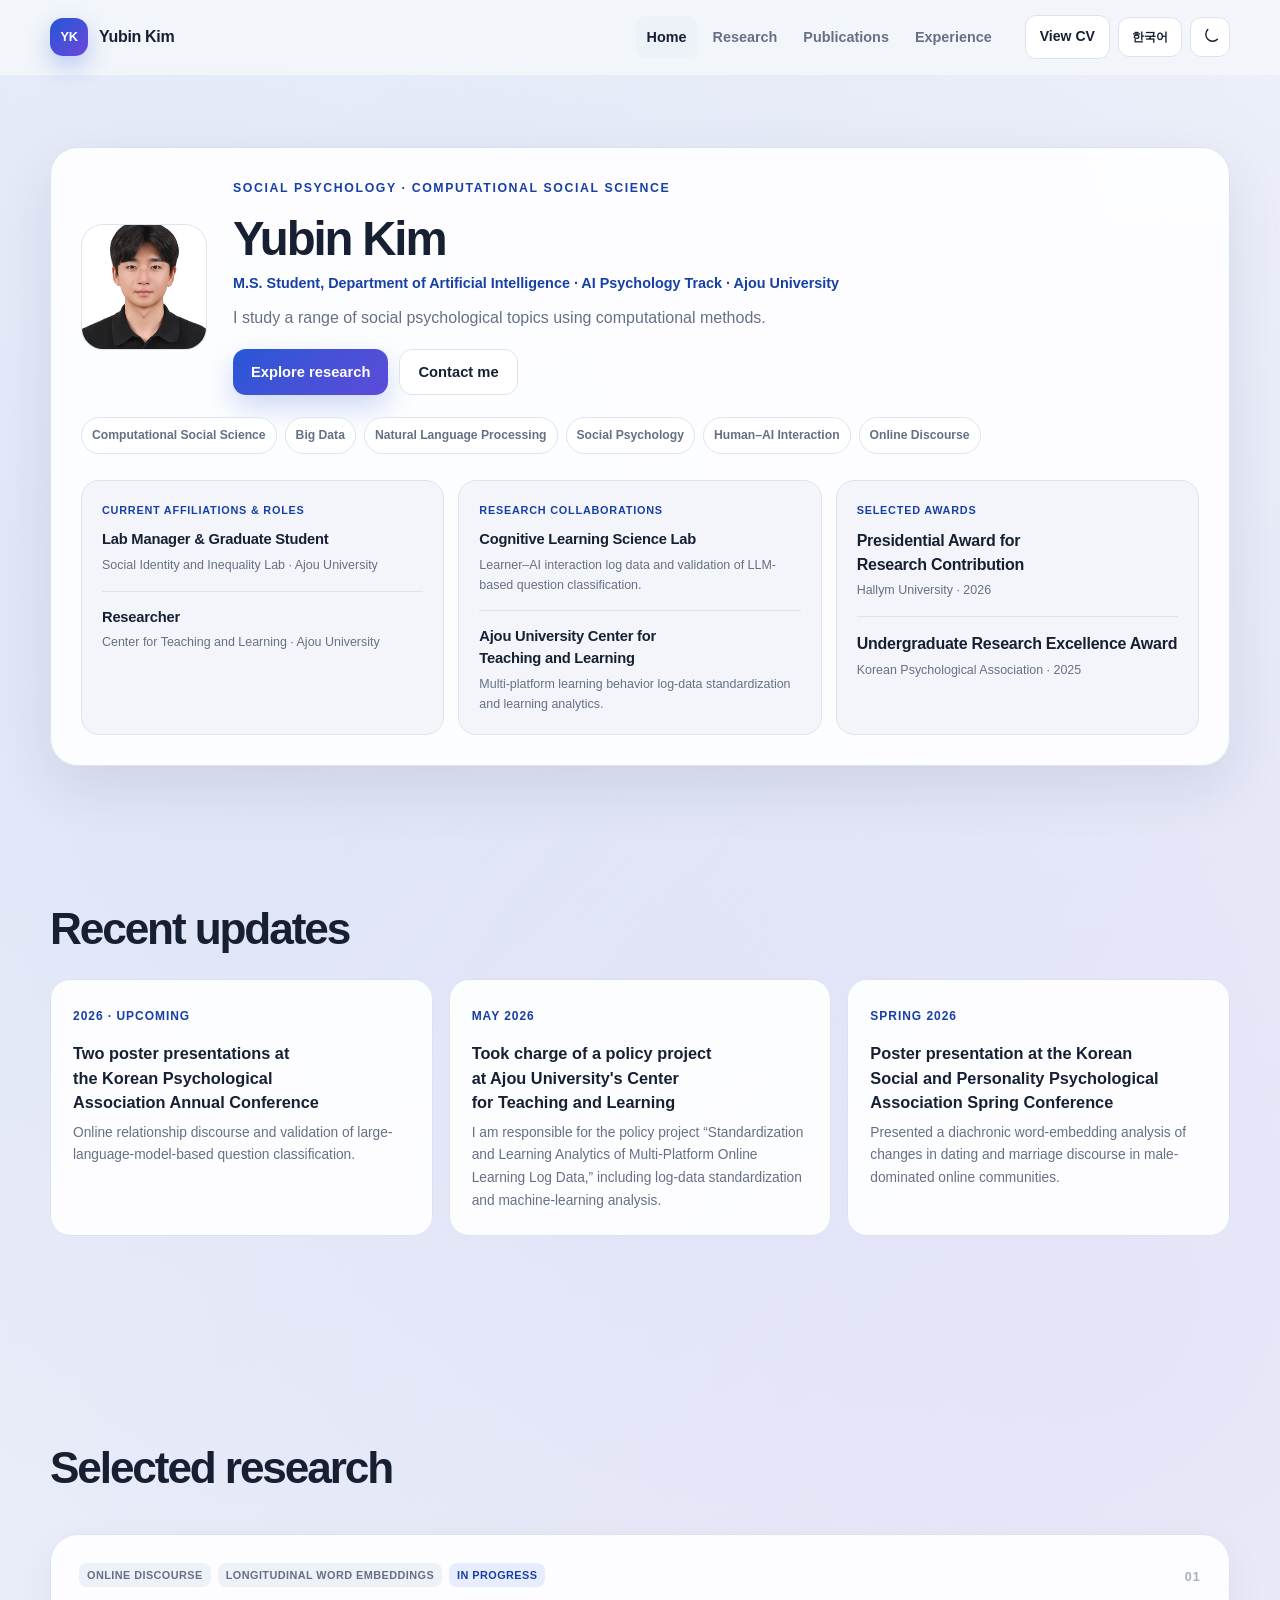
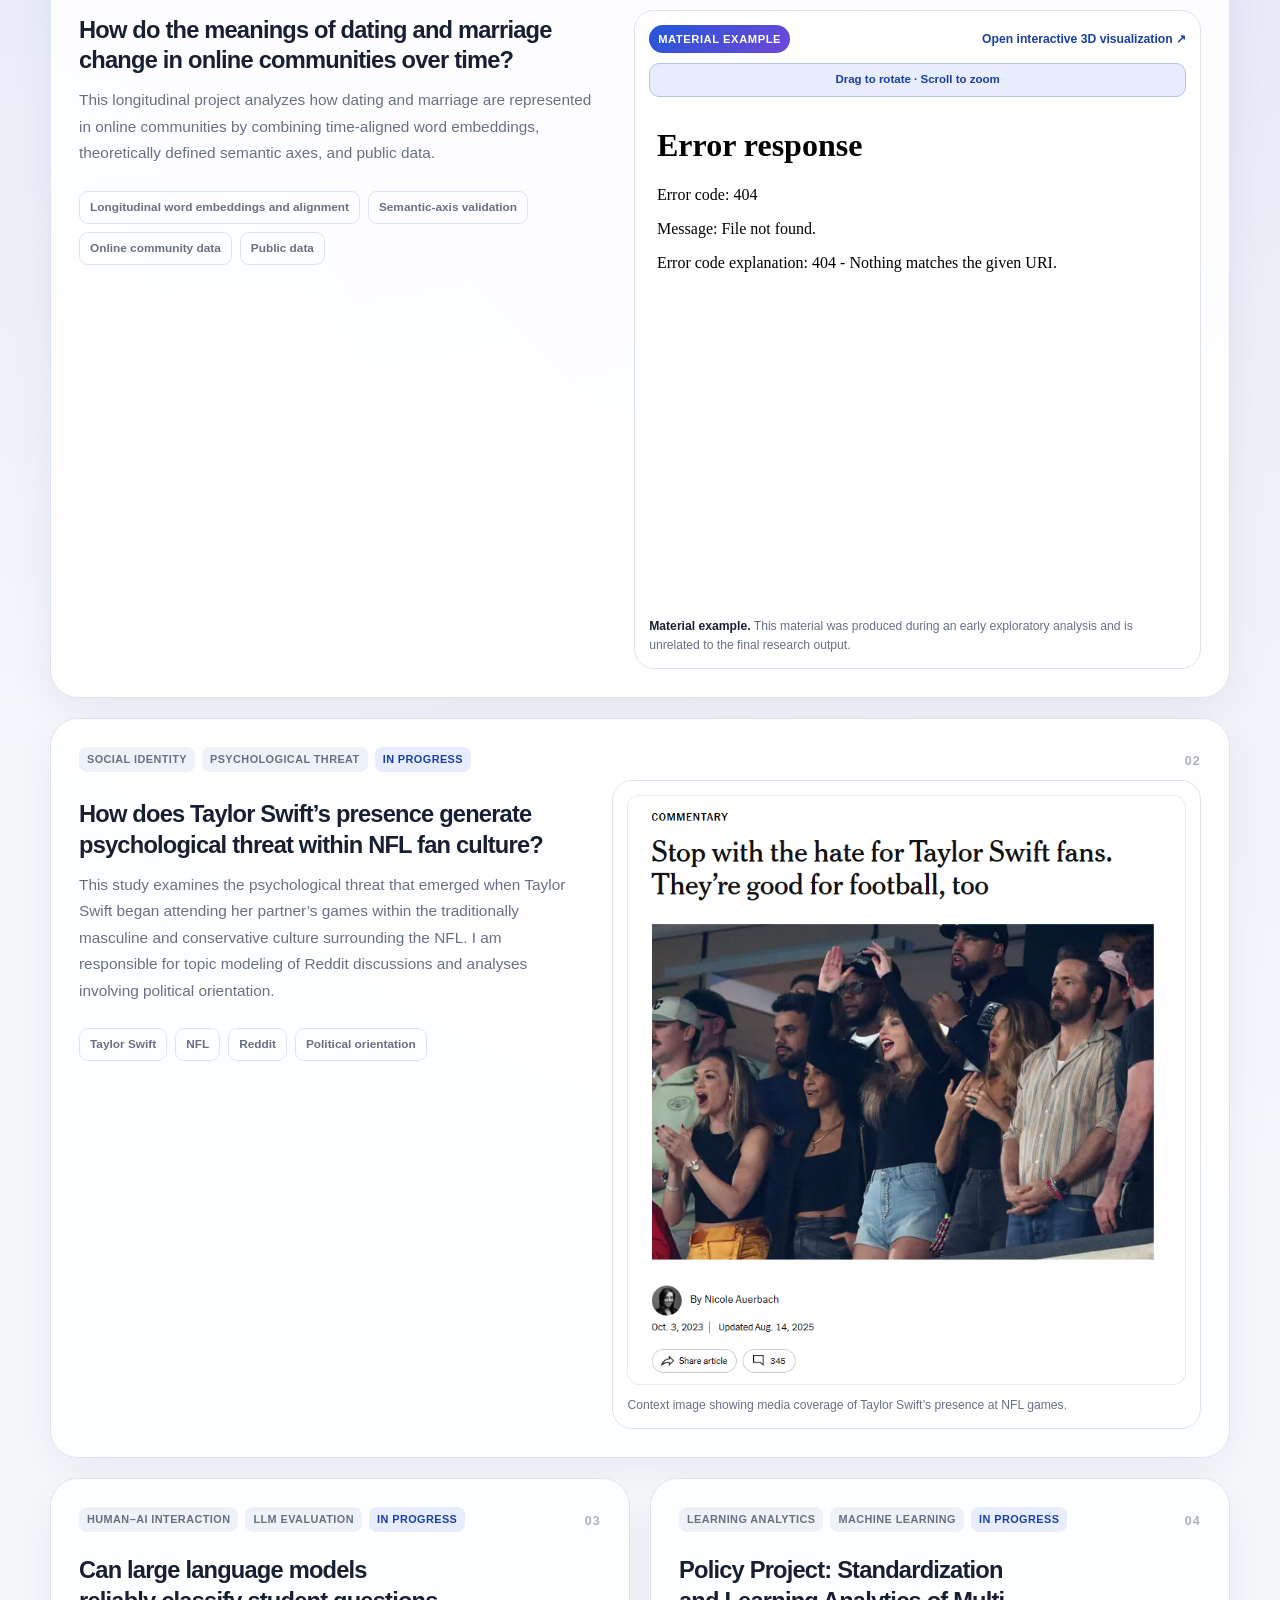
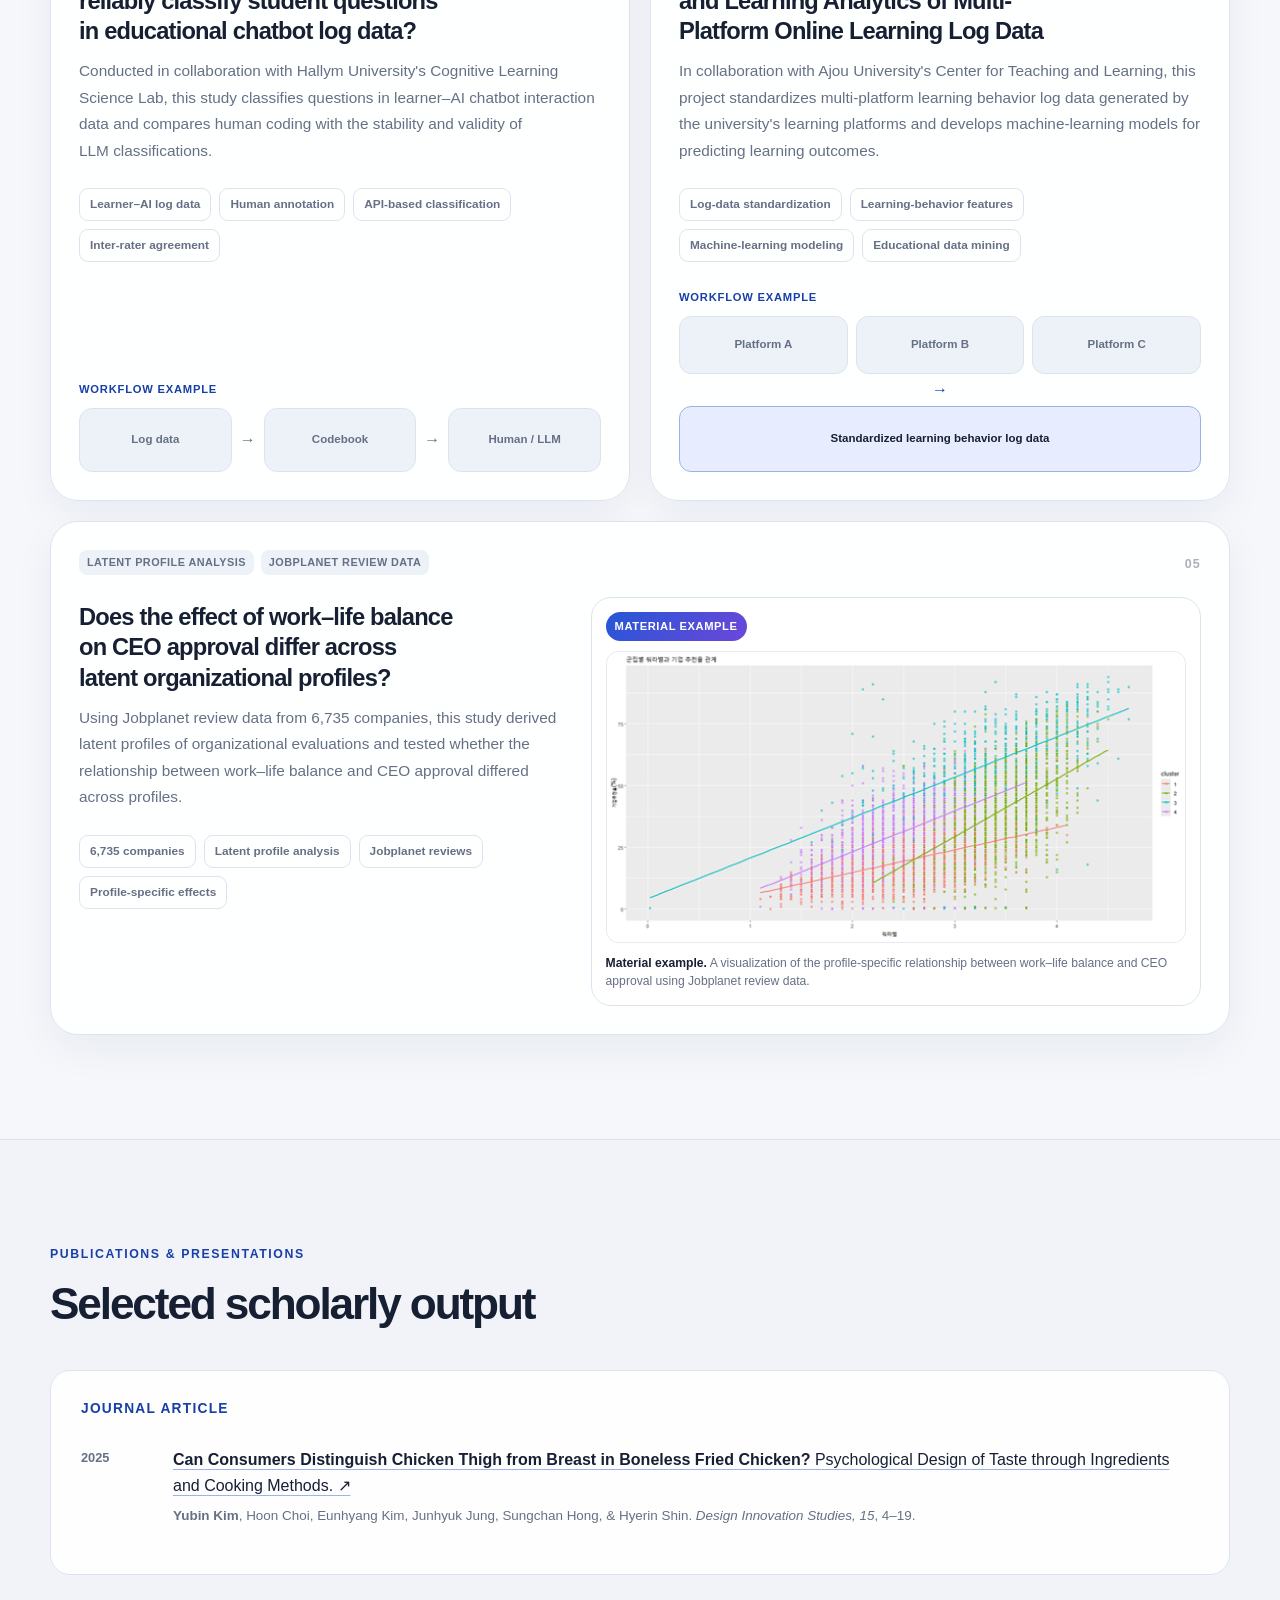
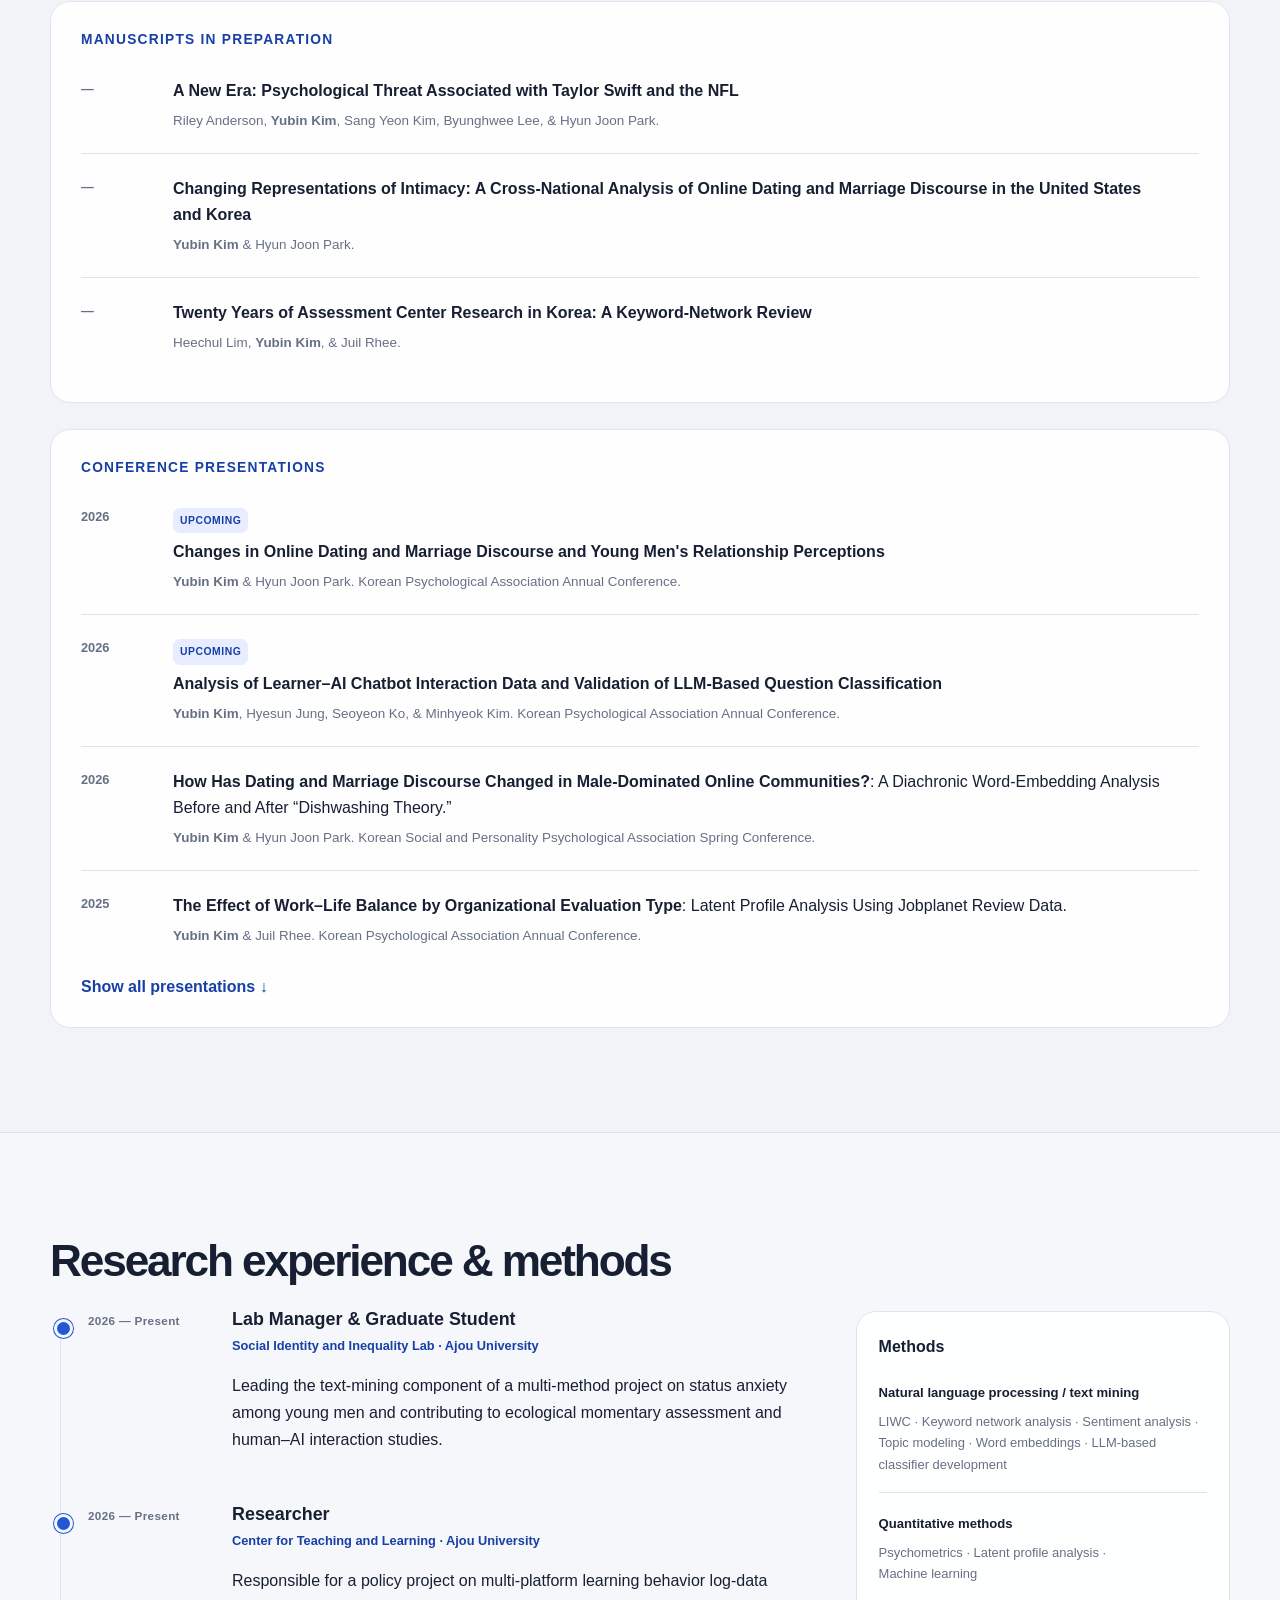
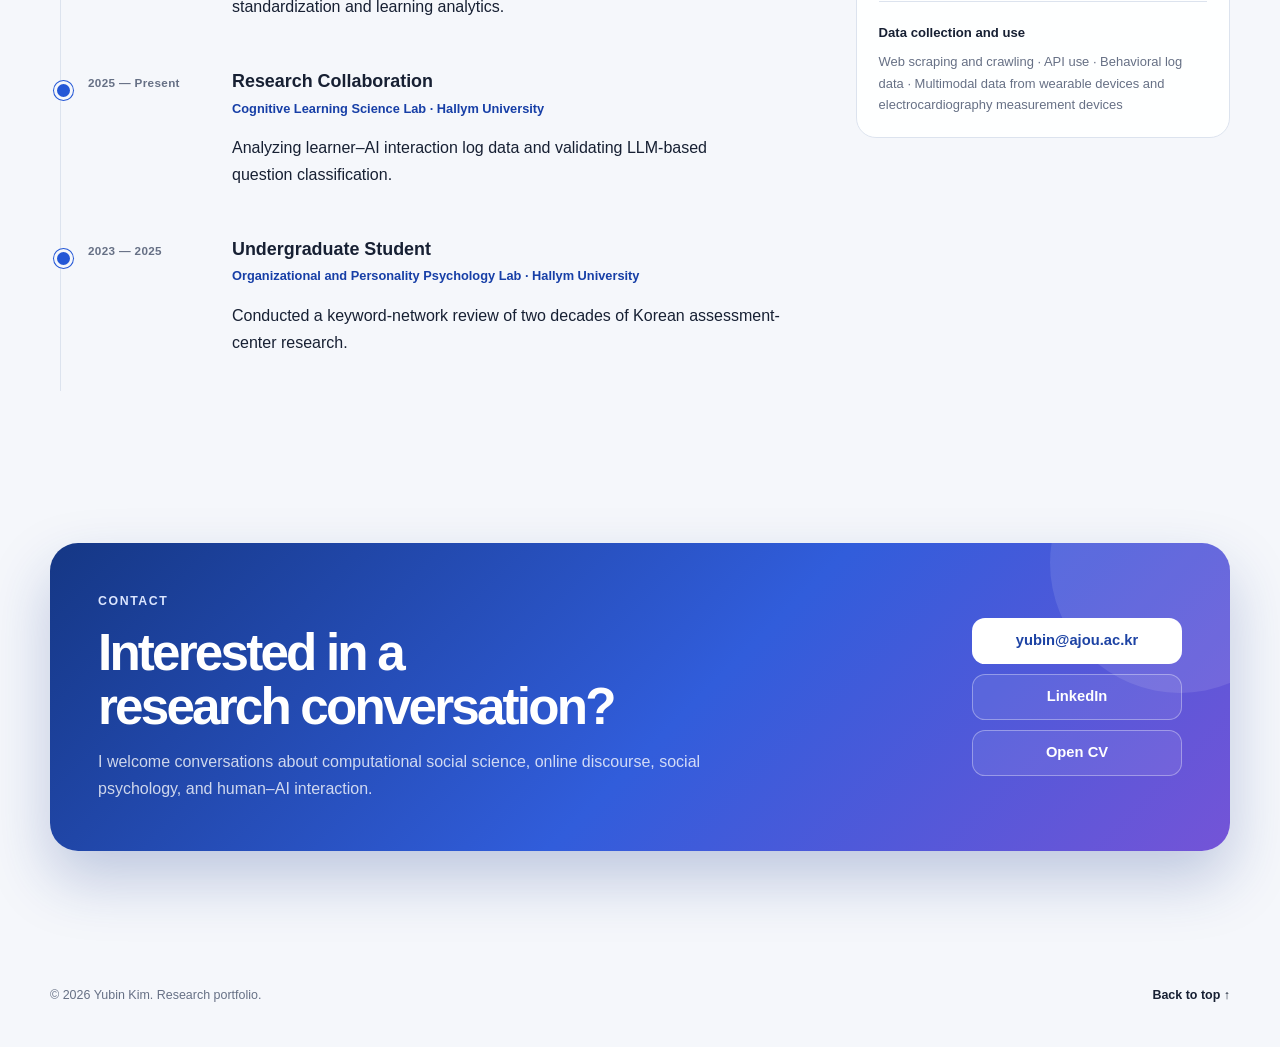
==== commit 908b45fe: "Add files via upload" ====
--- a/index-preview.html
+++ b/index-preview.html
@@ -1,445 +1,414 @@
 <!DOCTYPE html>
-<html lang="en" data-theme="light">
+
+<html data-theme="light" lang="en">
 <head>
-  <meta charset="UTF-8" />
-  <meta name="viewport" content="width=device-width, initial-scale=1.0" />
-  <meta name="description" content="Yubin Kim — M.S. student studying social psychology, computational social science, natural language processing, and human–AI interaction." />
-  <meta name="theme-color" content="#f5f7fb" />
-  <meta property="og:title" content="Yubin Kim | Social Psychology & Computational Social Science" />
-  <meta property="og:description" content="Research portfolio of Yubin Kim, M.S. student at Ajou University." />
-  <meta property="og:type" content="website" />
-  <link rel="icon" href="assets/favicon.svg" type="image/svg+xml" />
-  <link rel="stylesheet" href="styles.css" />
-  <title>Yubin Kim | Research Portfolio</title>
+<meta charset="utf-8"/>
+<meta content="width=device-width, initial-scale=1.0" name="viewport"/>
+<meta content="Yubin Kim — M.S. student studying social psychology, computational social science, natural language processing, and human–AI interaction." name="description"/>
+<meta content="#f5f7fb" name="theme-color"/>
+<meta content="Yubin Kim | Social Psychology &amp; Computational Social Science" property="og:title"/>
+<meta content="Research portfolio of Yubin Kim, M.S. student at Ajou University." property="og:description"/>
+<meta content="website" property="og:type"/>
+<link href="assets/favicon.svg" rel="icon" type="image/svg+xml"/>
+<link href="styles.css" rel="stylesheet"/>
+<title>Yubin Kim | Research Portfolio</title>
 </head>
 <body>
-  <a class="skip-link" href="#main">
-    <span class="lang-en">Skip to content</span><span class="lang-ko">본문으로 건너뛰기</span>
-  </a>
-
-  <header class="site-header" id="top">
-    <div class="nav-wrap">
-      <a class="brand" href="#home" aria-label="Yubin Kim home">
-        <span class="brand-mark">YK</span>
-        <span class="brand-name lang-en">Yubin Kim</span>
-        <span class="brand-name lang-ko">김유빈</span>
-      </a>
-
-      <nav class="main-nav" aria-label="Primary navigation">
-        <a href="#home" data-nav="home"><span class="lang-en">Home</span><span class="lang-ko">홈</span></a>
-        <a href="#research" data-nav="research"><span class="lang-en">Research</span><span class="lang-ko">연구</span></a>
-        <a href="#publications" data-nav="publications"><span class="lang-en">Publications</span><span class="lang-ko">연구 성과</span></a>
-        <a href="#experience" data-nav="experience"><span class="lang-en">Experience</span><span class="lang-ko">경력</span></a>
-      </nav>
-
-      <div class="nav-actions">
-        <a class="cv-button" href="assets/Yubin_Kim_CV_KR.pdf" target="_blank" rel="noopener">
-          <span class="lang-en">View CV</span><span class="lang-ko">이력서 보기</span>
-        </a>
-        <button class="icon-button language-button" id="languageToggle" type="button" aria-label="한국어로 전환" title="Switch language">한국어</button>
-        <button class="icon-button theme-button" id="themeToggle" type="button" aria-label="Switch to dark mode" title="Switch theme">
-          <svg class="moon-icon" aria-hidden="true" viewBox="0 0 24 24"><path d="M20.8 15.4A8.5 8.5 0 0 1 8.6 3.2 8.5 8.5 0 1 0 20.8 15.4Z"/></svg>
-          <svg class="sun-icon" aria-hidden="true" viewBox="0 0 24 24"><circle cx="12" cy="12" r="4"/><path d="M12 2v2M12 20v2M4.93 4.93l1.42 1.42M17.65 17.65l1.42 1.42M2 12h2M20 12h2M4.93 19.07l1.42-1.42M17.65 6.35l1.42-1.42"/></svg>
-        </button>
-      </div>
-    </div>
-  </header>
-
-  <main id="main">
-    <section class="hero section" id="home">
-      <div class="intro-panel reveal">
-        <div class="intro-main">
-          <div class="intro-photo-wrap">
-            <img class="intro-photo" src="assets/yubin-kim-profile.jpg" alt="Portrait of Yubin Kim / 김유빈 증명사진" />
-          </div>
-          <div class="intro-copy">
-            <p class="eyebrow lang-en">Social Psychology · Computational Social Science</p>
-            <p class="eyebrow lang-ko">사회심리학 · 계산사회과학</p>
-            <h1><span class="lang-en">Yubin Kim</span><span class="lang-ko">김유빈</span></h1>
-            <p class="intro-role lang-en">M.S. Student in Artificial Intelligence · AI Psychology Track, Ajou University</p>
-            <p class="intro-role lang-ko">아주대학교 인공지능학과 AI 심리 전공 석사과정</p>
-            <p class="hero-summary lang-en">
-              I study online discourse, social identity, relationship perceptions, and human–AI interaction through social psychological theory and large-scale behavioral data.
-            </p>
-            <p class="hero-summary lang-ko">
-              온라인 담론, 사회정체성, 관계 인식, 인간–AI 상호작용을 사회심리학적 이론과 대규모 행동 데이터를 통해 연구합니다.
-            </p>
-            <div class="hero-buttons">
-              <a class="button button-primary" href="#research"><span class="lang-en">Explore research</span><span class="lang-ko">연구 살펴보기</span></a>
-              <a class="button button-secondary" href="mailto:yubin@ajou.ac.kr"><span class="lang-en">Contact me</span><span class="lang-ko">연락하기</span></a>
-              <a class="button button-secondary" href="https://www.linkedin.com/in/%EC%9C%A0%EB%B9%88-%EA%B9%80-3866852a7/" target="_blank" rel="noopener">LinkedIn ↗</a>
-            </div>
-          </div>
-        </div>
-
-        <div class="quick-history-grid" aria-label="Profile highlights">
-          <article class="history-item">
-            <span class="history-kicker"><span class="lang-en">Education</span><span class="lang-ko">학력</span></span>
-            <strong class="lang-en">M.S. Student, Department of Artificial Intelligence, AI Psychology Track</strong>
-            <strong class="lang-ko">인공지능학과 AI 심리 전공 석사과정</strong>
-            <p class="lang-en">Ajou University · 2026—Present</p>
-            <p class="lang-ko">아주대학교 · 2026년—현재</p>
-            <small class="lang-en">B.A. in Psychology · B.S. in Data Technology, Hallym University</small>
-            <small class="lang-ko">문학사 심리학 · 이학사 데이터테크 전공, 한림대학교</small>
-          </article>
-          <article class="history-item">
-            <span class="history-kicker"><span class="lang-en">Current roles</span><span class="lang-ko">현재 역할</span></span>
-            <strong class="lang-en">Lab Manager & Graduate Student</strong>
-            <strong class="lang-ko">연구실장 및 대학원생</strong>
-            <p class="lang-en">Social Identity and Inequality Lab, Ajou University</p>
-            <p class="lang-ko">사회정체성과 불평등 연구실, 아주대학교</p>
-            <small class="lang-en">Researcher, Center for Teaching and Learning</small>
-            <small class="lang-ko">단기 연구원, 아주대학교 교수학습개발센터</small>
-          </article>
-          <article class="history-item">
-            <span class="history-kicker"><span class="lang-en">Research collaboration</span><span class="lang-ko">연구 협업</span></span>
-            <strong class="lang-en">Research Assistant</strong>
-            <strong class="lang-ko">연구보조원</strong>
-            <p class="lang-en">Cognitive Learning Science Lab, Hallym University</p>
-            <p class="lang-ko">인지학습과학 연구실, 한림대학교</p>
-            <small class="lang-en">Learner–AI interaction and LLM-based question classification</small>
-            <small class="lang-ko">학습자–AI 상호작용 및 LLM 기반 질문 분류 연구</small>
-          </article>
-          <article class="history-item">
-            <span class="history-kicker"><span class="lang-en">Selected awards</span><span class="lang-ko">주요 수상</span></span>
-            <strong class="lang-en">Presidential Award for Research Contribution</strong>
-            <strong class="lang-ko">총장상(연구 부문 공로)</strong>
-            <p class="lang-en">Hallym University · 2026</p>
-            <p class="lang-ko">한림대학교 · 2026년</p>
-            <small class="lang-en">Undergraduate Research Excellence Award, Korean Psychological Association · 2025</small>
-            <small class="lang-ko">한국심리학회 학부생 우수연구상 · 2025년</small>
-          </article>
-        </div>
-
-        <ul class="interest-list" aria-label="Research interests">
-          <li><span class="lang-en">Computational Social Science</span><span class="lang-ko">계산사회과학</span></li>
-          <li><span class="lang-en">Big Data</span><span class="lang-ko">빅데이터</span></li>
-          <li><span class="lang-en">Natural Language Processing</span><span class="lang-ko">자연어 처리</span></li>
-          <li><span class="lang-en">Social Psychology</span><span class="lang-ko">사회심리학</span></li>
-          <li><span class="lang-en">Human–AI Interaction</span><span class="lang-ko">인간–AI 상호작용</span></li>
-          <li><span class="lang-en">Online Discourse</span><span class="lang-ko">온라인 담론</span></li>
-        </ul>
-      </div>
-    </section>
-
-    <section class="section updates-section" aria-labelledby="updates-title">
-      <div class="section-heading compact reveal">
-        <h2 id="updates-title"><span class="lang-en">Recent updates</span><span class="lang-ko">최근 소식</span></h2>
-      </div>
-      <div class="updates-grid">
-        <article class="update-card reveal">
-          <time datetime="2026-08"><span class="lang-en">2026 · Upcoming</span><span class="lang-ko">2026년 · 발표 예정</span></time>
-          <h3 class="lang-en">Two poster presentations at the Korean Psychological Association Annual Conference</h3>
-          <h3 class="lang-ko">한국심리학회 연차학술대회 포스터 2편 발표 예정</h3>
-          <p class="lang-en">Online relationship discourse and validation of large-language-model-based question classification.</p>
-          <p class="lang-ko">온라인 연애·결혼 담론 연구와 LLM 기반 질문 분류 타당화 연구를 발표할 예정입니다.</p>
-        </article>
-        <article class="update-card reveal">
-          <time datetime="2026-05"><span class="lang-en">May 2026</span><span class="lang-ko">2026년 5월</span></time>
-          <h3 class="lang-en">Took charge of an Ajou University learning-analytics policy project</h3>
-          <h3 class="lang-ko">아주대학교 교수학습개발센터 정책과제 담당</h3>
-          <p class="lang-en">I took responsibility for the policy project “Standardization and Learning Analytics of Multi-Platform Online Learning Log Data.”</p>
-          <p class="lang-ko">정책과제 「다중 플랫폼 온라인 학습 로그 데이터 표준화 및 학습 분석」을 맡아 수행하게 되었습니다.</p>
-        </article>
-        <article class="update-card reveal">
-          <time datetime="2026"><span class="lang-en">Spring 2026</span><span class="lang-ko">2026년</span></time>
-          <h3 class="lang-en">Poster presentation at the Korean Social and Personality Psychological Association Spring Conference</h3>
-          <h3 class="lang-ko">한국사회및성격심리학회 춘계학술대회 포스터 발표</h3>
-          <p class="lang-en">Presented a diachronic word-embedding analysis of changes in dating and marriage discourse in male-dominated online communities.</p>
-          <p class="lang-ko">남성 중심 온라인 커뮤니티의 연애·결혼 담론 변화를 시계열 워드 임베딩으로 분석한 연구를 발표했습니다.</p>
-        </article>
-      </div>
-    </section>
-
-    <section class="section" id="research" aria-labelledby="research-title">
-      <div class="section-heading reveal">
-        <h2 id="research-title"><span class="lang-en">Selected research</span><span class="lang-ko">주요 연구</span></h2>
-      </div>
-
-      <div class="project-grid">
-        <article class="project-card project-wide reveal">
-          <div class="project-top">
-            <div class="card-meta">
-              <span><span class="lang-en">Online discourse</span><span class="lang-ko">온라인 담론</span></span>
-              <span><span class="lang-en">Longitudinal word embeddings</span><span class="lang-ko">시계열 워드 임베딩</span></span>
-              <span class="status"><span class="lang-en">In progress</span><span class="lang-ko">연구 진행 중</span></span>
-            </div>
-            <div class="project-number">01</div>
-          </div>
-          <div class="project-wide-body">
-            <div class="project-content">
-              <h3 class="lang-en">How do the meanings of dating and marriage change in online communities over time?</h3>
-              <h3 class="lang-ko">온라인 커뮤니티에서 연애와 결혼의 의미는 시간에 따라 어떻게 변화하는가?</h3>
-              <p class="lang-en">This longitudinal project analyzes how dating and marriage are represented in online communities by combining time-aligned word embeddings, theoretically defined semantic axes, and public data.</p>
-              <p class="lang-ko">온라인 커뮤니티에서 연애와 결혼이 어떻게 표상되는지 시계열로 분석합니다. 시점별로 정렬한 워드 임베딩, 이론에 기반한 의미축, 공공데이터를 함께 활용합니다.</p>
-              <ul class="method-list">
-                <li><span class="lang-en">Longitudinal word embeddings and alignment</span><span class="lang-ko">시계열 워드 임베딩 및 정렬</span></li>
-                <li><span class="lang-en">Semantic-axis validation</span><span class="lang-ko">의미축 타당화</span></li>
-                <li><span class="lang-en">Online community data</span><span class="lang-ko">온라인 커뮤니티 데이터</span></li>
-                <li><span class="lang-en">Public data</span><span class="lang-ko">공공 데이터</span></li>
-              </ul>
-            </div>
-            <figure class="research-figure interactive-figure">
-              <div class="figure-label-row">
-                <span class="example-badge"><span class="lang-en">Material example</span><span class="lang-ko">자료 예시</span></span>
-                <a href="assets/axis_3d_plot.html" target="_blank" rel="noopener" class="figure-link">
-                  <span class="lang-en">Open interactive 3D visualization ↗</span><span class="lang-ko">Interactive 3D Visualization 열기 ↗</span>
-                </a>
-              </div>
-              <div class="plot-hint">
-                <span class="lang-en">Drag to rotate · Scroll to zoom</span>
-                <span class="lang-ko">드래그하여 회전 · 휠로 확대·축소</span>
-              </div>
-              <iframe src="assets/axis_3d_plot.html" title="Example interactive three-dimensional semantic-axis plot" loading="lazy"></iframe>
-              <figcaption>
-                <span class="lang-en"><strong>Material example.</strong> This material was produced during an early exploratory analysis and is unrelated to the final research output.</span>
-                <span class="lang-ko"><strong>자료 예시.</strong> 초기에 탐색적으로 분석한 자료이며, 이 자료는 최종 산출물과는 무관합니다.</span>
-              </figcaption>
-            </figure>
-          </div>
-        </article>
-
-        <article class="project-card project-wide reveal">
-          <div class="project-top">
-            <div class="card-meta">
-              <span><span class="lang-en">Social identity</span><span class="lang-ko">사회정체성</span></span>
-              <span><span class="lang-en">Psychological threat</span><span class="lang-ko">심리적 위협</span></span>
-              <span><span class="lang-en">Topic modeling</span><span class="lang-ko">토픽 모델링</span></span>
-              <span class="status"><span class="lang-en">In progress</span><span class="lang-ko">연구 진행 중</span></span>
-            </div>
-            <div class="project-number">02</div>
-          </div>
-          <div class="project-wide-body taylor-layout">
-            <div class="project-content">
-              <h3 class="lang-en">How does Taylor Swift’s presence at NFL games become a psychological threat within football fan culture?</h3>
-              <h3 class="lang-ko">테일러 스위프트의 NFL 경기 관람은 풋볼 팬 문화에서 어떻게 심리적 위협으로 작동하는가?</h3>
-              <p class="lang-en">This project examines reactions that emerged when Taylor Swift began attending NFL games to support her partner, focusing on how her visibility was perceived within the league’s traditionally masculine and conservative culture. I am responsible for topic modeling of online discourse.</p>
-              <p class="lang-ko">마초적이고 보수적인 성격이 강한 NFL 문화에서 테일러 스위프트가 연인의 경기를 관람하며 주목받은 이후 나타난 반응을 심리적 위협의 관점에서 분석합니다. 저는 온라인 담론의 토픽 모델링 분석을 담당하고 있습니다.</p>
-              <ul class="method-list">
-                <li><span class="lang-en">Online discourse</span><span class="lang-ko">온라인 담론</span></li>
-                <li><span class="lang-en">Topic modeling</span><span class="lang-ko">토픽 모델링</span></li>
-                <li><span class="lang-en">Social identity</span><span class="lang-ko">사회정체성</span></li>
-                <li><span class="lang-en">Psychological threat</span><span class="lang-ko">심리적 위협</span></li>
-              </ul>
-            </div>
-            <figure class="research-figure image-figure taylor-figure">
-              <img src="assets/taylor-swift-nfl-context.webp" alt="Screenshot of a media article discussing Taylor Swift fans and football" />
-              <figcaption>
-                <span class="lang-en"><strong>Context image.</strong> A media example illustrating the public debate surrounding Taylor Swift’s visibility at NFL games.</span>
-                <span class="lang-ko"><strong>관련 자료.</strong> NFL 경기에서 테일러 스위프트가 주목받으며 형성된 공적 논쟁을 보여주는 기사 화면입니다.</span>
-              </figcaption>
-            </figure>
-          </div>
-        </article>
-
-        <article class="project-card reveal">
-          <div class="project-top">
-            <div class="card-meta">
-              <span><span class="lang-en">Human–AI interaction</span><span class="lang-ko">인간–AI 상호작용</span></span>
-              <span><span class="lang-en">LLM evaluation</span><span class="lang-ko">LLM 평가</span></span>
-              <span class="status"><span class="lang-en">In progress</span><span class="lang-ko">연구 진행 중</span></span>
-            </div>
-            <div class="project-number">03</div>
-          </div>
-          <div class="project-content">
-            <h3 class="lang-en">Can large language models reliably classify student questions in educational chatbot log data?</h3>
-            <h3 class="lang-ko">LLM은 교육용 챗봇 로그 데이터의 학생 질문을 신뢰롭게 분류할 수 있는가?</h3>
-            <p class="lang-en">Conducted in collaboration with Hallym University's Cognitive Learning Science Lab, this study classifies questions in learner–AI chatbot interaction data and compares human coding with the stability and validity of LLM classifications.</p>
-            <p class="lang-ko">한림대학교 인지학습과학 연구실과 협업하여 학습자–AI 챗봇 상호작용 데이터의 질문 유형을 분류하고, 인간 코딩과 LLM 분류의 안정성 및 타당성을 비교합니다.</p>
-            <ul class="method-list">
-              <li><span class="lang-en">Learner–AI log data</span><span class="lang-ko">학습자–AI 로그 데이터</span></li>
-              <li><span class="lang-en">Human annotation</span><span class="lang-ko">인간 코딩</span></li>
-              <li><span class="lang-en">API-based classification</span><span class="lang-ko">API 기반 분류</span></li>
-              <li><span class="lang-en">Inter-rater agreement</span><span class="lang-ko">평가자 간 일치도</span></li>
-            </ul>
-          </div>
-          <div class="workflow-example" aria-label="Example research workflow">
-            <div class="workflow-label"><span class="lang-en">Workflow example</span><span class="lang-ko">분석 흐름 예시</span></div>
-            <div class="mini-diagram">
-              <div class="diagram-node"><span class="lang-en">Log data</span><span class="lang-ko">로그 데이터</span></div>
-              <span aria-hidden="true">→</span>
-              <div class="diagram-node"><span class="lang-en">Codebook</span><span class="lang-ko">코드북</span></div>
-              <span aria-hidden="true">→</span>
-              <div class="diagram-node"><span class="lang-en">Human / LLM</span><span class="lang-ko">인간 / LLM</span></div>
-            </div>
-          </div>
-        </article>
-
-        <article class="project-card reveal">
-          <div class="project-top">
-            <div class="card-meta">
-              <span><span class="lang-en">Learning analytics</span><span class="lang-ko">학습 분석</span></span>
-              <span><span class="lang-en">Machine learning</span><span class="lang-ko">머신러닝</span></span>
-              <span class="status"><span class="lang-en">In progress</span><span class="lang-ko">연구 진행 중</span></span>
-            </div>
-            <div class="project-number">04</div>
-          </div>
-          <div class="project-content">
-            <h3 class="lang-en">Policy Project: Standardization and Learning Analytics of Multi-Platform Online Learning Log Data</h3>
-            <h3 class="lang-ko">정책과제 「다중 플랫폼 온라인 학습 로그 데이터 표준화 및 학습 분석」</h3>
-            <p class="lang-en">In collaboration with Ajou University's Center for Teaching and Learning, this project standardizes multi-platform learning behavior log data generated by the university's learning platforms and develops machine-learning models for predicting learning outcomes.</p>
-            <p class="lang-ko">아주대학교 교수학습개발센터와 협업하여 교내 여러 학습 플랫폼에서 생성된 다중 플랫폼 학습 행동 로그 데이터를 표준화하고, 학습 성과를 예측하는 머신러닝 모형을 개발합니다.</p>
-            <ul class="method-list">
-              <li><span class="lang-en">Log-data standardization</span><span class="lang-ko">로그 데이터 표준화</span></li>
-              <li><span class="lang-en">Learning-behavior features</span><span class="lang-ko">학습 행동 특성</span></li>
-              <li><span class="lang-en">Machine-learning modeling</span><span class="lang-ko">머신러닝 모형 개발</span></li>
-              <li><span class="lang-en">Educational data mining</span><span class="lang-ko">교육 데이터 마이닝</span></li>
-            </ul>
-          </div>
-          <div class="workflow-example" aria-label="Example data standardization workflow">
-            <div class="workflow-label"><span class="lang-en">Workflow example</span><span class="lang-ko">분석 흐름 예시</span></div>
-            <div class="platform-flow">
-              <div><span class="lang-en">Platform A</span><span class="lang-ko">학습 플랫폼 가</span></div>
-              <div><span class="lang-en">Platform B</span><span class="lang-ko">학습 플랫폼 나</span></div>
-              <div><span class="lang-en">Platform C</span><span class="lang-ko">학습 플랫폼 다</span></div>
-              <span class="flow-arrow" aria-hidden="true">→</span>
-              <div class="standard-node"><span class="lang-en">Standardized learning behavior log data</span><span class="lang-ko">표준화된 학습 행동 로그 데이터</span></div>
-            </div>
-          </div>
-        </article>
-
-        <article class="project-card project-wide reveal">
-          <div class="project-top">
-            <div class="card-meta">
-              <span><span class="lang-en">Latent profile analysis</span><span class="lang-ko">잠재프로파일분석</span></span>
-              <span><span class="lang-en">Jobplanet review data</span><span class="lang-ko">잡플래닛 리뷰 데이터</span></span>
-            </div>
-            <div class="project-number">05</div>
-          </div>
-          <div class="project-wide-body worklife-layout">
-            <div class="project-content">
-              <h3 class="lang-en">Does the effect of work–life balance on CEO approval differ across latent organizational profiles?</h3>
-              <h3 class="lang-ko">잠재프로파일별로 워라밸이 CEO 지지율에 미치는 영향은 다르게 나타나는가?</h3>
-              <p class="lang-en">Using Jobplanet review data from 6,735 companies, this study derived latent profiles of organizational evaluations and tested whether the relationship between work–life balance and CEO approval differed across profiles.</p>
-              <p class="lang-ko">잡플래닛의 6,735개 기업 리뷰 데이터를 활용하여 조직 평가의 잠재프로파일을 도출하고, 프로파일별로 워라밸과 CEO 지지율의 관계가 다르게 나타나는지 분석했습니다.</p>
-              <ul class="method-list">
-                <li><span class="lang-en">6,735 companies</span><span class="lang-ko">6,735개 기업</span></li>
-                <li><span class="lang-en">Latent profile analysis</span><span class="lang-ko">잠재프로파일분석</span></li>
-                <li><span class="lang-en">Jobplanet reviews</span><span class="lang-ko">잡플래닛 리뷰</span></li>
-                <li><span class="lang-en">Profile-specific effects</span><span class="lang-ko">프로파일별 효과 비교</span></li>
-              </ul>
-            </div>
-            <figure class="research-figure image-figure">
-              <div class="figure-label-row">
-                <span class="example-badge"><span class="lang-en">Material example</span><span class="lang-ko">자료 예시</span></span>
-              </div>
-              <img src="assets/jobplanet-wlb-example.png" alt="Example graph showing the relationship between work-life balance and CEO approval by latent profile" />
-              <figcaption>
-                <span class="lang-en"><strong>Material example.</strong> A visualization of the profile-specific relationship between work–life balance and CEO approval using Jobplanet review data.</span>
-                <span class="lang-ko"><strong>자료 예시.</strong> 잡플래닛 리뷰 데이터를 활용하여 잠재프로파일별 워라밸과 CEO 지지율의 관계를 나타낸 시각화입니다.</span>
-              </figcaption>
-            </figure>
-          </div>
-        </article>
-      </div>
-    </section>
-
-    <section class="section publications-section" id="publications" aria-labelledby="publications-title">
-      <div class="section-heading reveal">
-        <p class="eyebrow lang-en">Publications & presentations</p>
-        <p class="eyebrow lang-ko">논문 및 학술대회 발표</p>
-        <h2 id="publications-title"><span class="lang-en">Selected scholarly output</span><span class="lang-ko">주요 연구 성과</span></h2>
-      </div>
-
-      <div class="publication-layout">
-        <div class="publication-group reveal">
-          <h3><span class="lang-en">Journal article</span><span class="lang-ko">학술지 논문</span></h3>
-          <ol class="publication-list">
-            <li>
-              <span class="pub-year">2025</span>
-              <div>
-                <p class="lang-en"><a class="publication-link" href="https://www.kci.go.kr/kciportal/ci/sereArticleSearch/ciSereArtiView.kci?sereArticleSearchBean.artiId=ART003282036" target="_blank" rel="noopener"><strong>Can Consumers Distinguish Chicken Thigh from Breast in Boneless Fried Chicken?</strong> Psychological Design of Taste through Ingredients and Cooking Methods. ↗</a></p>
-                <p class="lang-ko"><a class="publication-link" href="https://www.kci.go.kr/kciportal/ci/sereArticleSearch/ciSereArtiView.kci?sereArticleSearchBean.artiId=ART003282036" target="_blank" rel="noopener"><strong>순살 치킨 속 다리살과 가슴살은 구분 가능한가?</strong>: 원재료와 조리방식을 통한 맛의 심리적 디자인. ↗</a></p>
-                <p class="authors lang-en"><strong>Yubin Kim</strong>, Hoon Choi, Eunhyang Kim, Junhyuk Jung, Sungchan Hong, & Hyerin Shin. <em>Design Innovation Studies, 15</em>, 4–19.</p>
-                <p class="authors lang-ko"><strong>김유빈</strong>, 최훈, 김은향, 정준혁, 홍성찬, 신혜린. <em>디자인이노베이션연구, 15</em>, 4–19.</p>
-              </div>
-            </li>
-          </ol>
-        </div>
-
-        <div class="publication-group reveal">
-          <h3><span class="lang-en">Manuscripts in preparation</span><span class="lang-ko">작성 중인 원고</span></h3>
-          <ol class="publication-list">
-            <li><span class="pub-year">—</span><div><p class="lang-en"><strong>A New Era: Psychological Threat Associated with Taylor Swift and the NFL</strong></p><p class="lang-ko"><strong>A New Era: Psychological Threat Associated with Taylor Swift and the NFL</strong><br /><span class="translated-title">(새로운 시대: 테일러 스위프트와 NFL에 연관된 심리적 위협)</span></p><p class="authors lang-en">Riley Anderson, <strong>Yubin Kim</strong>, Sang Yeon Kim, Byunghwee Lee, & Hyun Joon Park.</p><p class="authors lang-ko">라일리 앤더슨, <strong>김유빈</strong>, 김상연, 이병휘, 박현준.</p></div></li>
-            <li><span class="pub-year">—</span><div><p class="lang-en"><strong>Changing Representations of Intimacy: A Cross-National Analysis of Online Dating and Marriage Discourse in the United States and Korea</strong></p><p class="lang-ko"><strong>Changing Representations of Intimacy: A Cross-National Analysis of Online Dating and Marriage Discourse in the United States and Korea</strong><br /><span class="translated-title">(친밀성 표상의 변화: 한국과 미국의 온라인 연애·결혼 담론에 대한 국가 간 비교 분석)</span></p><p class="authors lang-en"><strong>Yubin Kim</strong> & Hyun Joon Park.</p><p class="authors lang-ko"><strong>김유빈</strong>, 박현준.</p></div></li>
-            <li><span class="pub-year">—</span><div><p class="lang-en"><strong>Twenty Years of Assessment Center Research in Korea: A Keyword-Network Review</strong></p><p class="lang-ko"><strong>국내 평가센터 연구 20년의 흐름: 키워드 네트워크 분석 기반 고찰</strong></p><p class="authors lang-en">Heechul Lim, <strong>Yubin Kim</strong>, & Juil Rhee.</p><p class="authors lang-ko">임희철, <strong>김유빈</strong>, 이주일.</p></div></li>
-          </ol>
-        </div>
-
-        <div class="publication-group reveal">
-          <h3><span class="lang-en">Conference presentations</span><span class="lang-ko">학술대회 발표</span></h3>
-          <ol class="publication-list conference-list">
-            <li><span class="pub-year">2026</span><div><span class="badge"><span class="lang-en">Upcoming</span><span class="lang-ko">발표 예정</span></span><p class="lang-en"><strong>Changes in Online Dating and Marriage Discourse and Young Men's Relationship Perceptions</strong></p><p class="lang-ko"><strong>온라인 연애·결혼 담론과 청년 남성의 관계 인식의 변화</strong></p><p class="authors lang-en"><strong>Yubin Kim</strong> & Hyun Joon Park. Korean Psychological Association Annual Conference.</p><p class="authors lang-ko"><strong>김유빈</strong>, 박현준. 한국심리학회 연차학술대회.</p></div></li>
-            <li><span class="pub-year">2026</span><div><span class="badge"><span class="lang-en">Upcoming</span><span class="lang-ko">발표 예정</span></span><p class="lang-en"><strong>Analysis of Learner–AI Chatbot Interaction Data and Validation of LLM-Based Question Classification</strong></p><p class="lang-ko"><strong>학습자–AI 챗봇 상호작용 데이터 분석 및 LLM 기반 질문 분류 타당성 검증</strong></p><p class="authors lang-en"><strong>Yubin Kim</strong>, Hyesun Jung, Seoyeon Ko, & Minhyeok Kim. Korean Psychological Association Annual Conference.</p><p class="authors lang-ko"><strong>김유빈</strong>, 정혜선, 고서연, 김민혁. 한국심리학회 연차학술대회.</p></div></li>
-            <li><span class="pub-year">2026</span><div><p class="lang-en"><strong>How Has Dating and Marriage Discourse Changed in Male-Dominated Online Communities?</strong>: A Diachronic Word-Embedding Analysis Before and After “Dishwashing Theory.”</p><p class="lang-ko"><strong>남성 중심 온라인 커뮤니티의 연애·결혼 담론은 어떻게 달라졌는가?</strong>: 설거지론 전후 시계열 워드 임베딩 분석.</p><p class="authors lang-en"><strong>Yubin Kim</strong> & Hyun Joon Park. Korean Social and Personality Psychological Association Spring Conference.</p><p class="authors lang-ko"><strong>김유빈</strong>, 박현준. 한국사회및성격심리학회 춘계학술대회.</p></div></li>
-            <li><span class="pub-year">2025</span><div><p class="lang-en"><strong>The Effect of Work–Life Balance by Organizational Evaluation Type</strong>: Latent Profile Analysis Using Jobplanet Review Data.</p><p class="lang-ko"><strong>조직 평가 유형에 따른 워라밸의 영향</strong>: 잡플래닛 리뷰 데이터를 활용한 잠재프로파일분석.</p><p class="authors lang-en"><strong>Yubin Kim</strong> & Juil Rhee. Korean Psychological Association Annual Conference.</p><p class="authors lang-ko"><strong>김유빈</strong>, 이주일. 한국심리학회 연차학술대회.</p></div></li>
-            <li class="collapsed-publication"><span class="pub-year">2025</span><div><p class="lang-en"><strong>Twenty Years of Assessment Center Research in Korea</strong>: A Keyword-Network Review.</p><p class="lang-ko"><strong>국내 평가센터 연구 20년의 흐름</strong>: 키워드 네트워크 분석 기반 고찰.</p><p class="authors lang-en">Heechul Lim, <strong>Yubin Kim</strong>, & Juil Rhee. Korean Psychological Association Annual Conference.</p><p class="authors lang-ko">임희철, <strong>김유빈</strong>, 이주일. 한국심리학회 연차학술대회.</p></div></li>
-            <li class="collapsed-publication"><span class="pub-year">2025</span><div><p class="lang-en"><strong>Development and Validation of the Major-Geek Scale</strong></p><p class="lang-ko"><strong>전공 덕후 척도 개발 및 타당화</strong></p><p class="authors lang-en">Minji Kim, <strong>Yubin Kim</strong>, Eunhyang Kim, Heeyeon Park, & Donggi Seo. Korean Psychological Association Annual Conference.</p><p class="authors lang-ko">김민지, <strong>김유빈</strong>, 김은향, 박희연, 서동기. 한국심리학회 연차학술대회.</p></div></li>
-            <li class="collapsed-publication"><span class="pub-year">2024</span><div><p class="lang-en"><strong>Can You Really Tell the Taste of Chicken?</strong>: Accuracy of Chicken-Part Identification by Cooking Method.</p><p class="lang-ko"><strong>“너희들이 치킨의 맛을 알아?”</strong>: 조리방식에 따른 닭 부위 인식 정확도.</p><p class="authors lang-en"><strong>Yubin Kim</strong> et al. Korean Psychological Association Annual Conference.</p><p class="authors lang-ko"><strong>김유빈</strong> 외. 한국심리학회 연차학술대회.</p></div></li>
-          </ol>
-          <button class="text-button" id="showMorePublications" type="button" aria-expanded="false"><span class="lang-en">Show all presentations ↓</span><span class="lang-ko">발표 전체 보기 ↓</span></button>
-        </div>
-      </div>
-    </section>
-
-    <section class="section" id="experience" aria-labelledby="experience-title">
-      <div class="section-heading compact reveal">
-        <h2 id="experience-title"><span class="lang-en">Research experience & methods</span><span class="lang-ko">연구 경력 및 연구 방법</span></h2>
-      </div>
-
-      <div class="experience-grid">
-        <div class="timeline reveal">
-          <article class="timeline-item">
-            <div class="timeline-date"><span class="lang-en">2026 — Present</span><span class="lang-ko">2026년 — 현재</span></div>
-            <div><h3 class="lang-en">Lab Manager & Graduate Student</h3><h3 class="lang-ko">연구실장 및 대학원생</h3><p class="org lang-en">Social Identity and Inequality Lab · Ajou University</p><p class="org lang-ko">사회정체성과 불평등 연구실 · 아주대학교</p><p class="lang-en">Leading the text-mining component of a multi-method project on status anxiety among young men and contributing to ecological momentary assessment and human–AI interaction studies.</p><p class="lang-ko">청년 남성의 사회경제적 지위 하락 불안을 다루는 다방법 연구에서 텍스트 마이닝 연구를 주도하고, 생태순간평가 및 인간–AI 상호작용 연구에 참여합니다.</p></div>
-          </article>
-          <article class="timeline-item">
-            <div class="timeline-date"><span class="lang-en">2026 — Present</span><span class="lang-ko">2026년 — 현재</span></div>
-            <div><h3 class="lang-en">Researcher</h3><h3 class="lang-ko">단기 연구원</h3><p class="org lang-en">Center for Teaching and Learning · Ajou University</p><p class="org lang-ko">교수학습개발센터 · 아주대학교</p><p class="lang-en">Standardizing multi-platform learning behavior log data from Ajou University's learning platforms and developing models for predicting learning outcomes.</p><p class="lang-ko">아주대학교 학습 플랫폼의 다중 플랫폼 학습 행동 로그 데이터를 표준화하고 학습 성과 예측을 위한 머신러닝 모형을 개발합니다.</p></div>
-          </article>
-          <article class="timeline-item">
-            <div class="timeline-date"><span class="lang-en">2025 — Present</span><span class="lang-ko">2025년 — 현재</span></div>
-            <div><h3 class="lang-en">Research Assistant</h3><h3 class="lang-ko">연구보조원</h3><p class="org lang-en">Cognitive Learning Science Lab · Hallym University</p><p class="org lang-ko">인지학습과학 연구실 · 한림대학교</p><p class="lang-en">Analyzing learner–AI interaction log data and validating large-language-model-based question classification.</p><p class="lang-ko">학습자–AI 상호작용 로그 데이터를 분석하고 LLM 기반 질문 분류의 타당성을 검증합니다.</p></div>
-          </article>
-          <article class="timeline-item">
-            <div class="timeline-date"><span class="lang-en">2023 — 2025</span><span class="lang-ko">2023년 — 2025년</span></div>
-            <div><h3 class="lang-en">Undergraduate Student</h3><h3 class="lang-ko">학부생</h3><p class="org lang-en">Organizational and Personality Psychology Lab · Hallym University</p><p class="org lang-ko">조직 및 성격심리 연구실 · 한림대학교</p><p class="lang-en">Conducted a keyword-network review of two decades of Korean assessment-center research.</p><p class="lang-ko">국내 평가센터 연구 20년의 흐름을 키워드 네트워크 분석으로 검토했습니다.</p></div>
-          </article>
-        </div>
-
-        <aside class="side-stack reveal">
-          <div class="info-card methods-card">
-            <h3><span class="lang-en">Methods</span><span class="lang-ko">연구 방법</span></h3>
-            <div class="skill-group"><strong class="lang-en">Natural language processing / text mining</strong><strong class="lang-ko">자연어 처리 / 텍스트 마이닝</strong><p class="lang-en">LIWC · Keyword network analysis · Sentiment analysis · Topic modeling · Word embeddings · LLM-based classifier development</p><p class="lang-ko">LIWC · 키워드 네트워크 분석 · 감성 분석 · 토픽 모델링 · 워드 임베딩 · LLM 기반 분류기 개발</p></div>
-            <div class="skill-group"><strong class="lang-en">Quantitative methods</strong><strong class="lang-ko">정량적 방법론</strong><p class="lang-en">Psychometrics · Latent profile analysis · Machine learning</p><p class="lang-ko">심리측정 · 잠재프로파일분석 · 머신러닝</p></div>
-            <div class="skill-group"><strong class="lang-en">Data collection and use</strong><strong class="lang-ko">데이터 수집 및 활용</strong><p class="lang-en">Web scraping and crawling · API use · Behavioral log data · Multimodal data from wearable devices and electrocardiography measurement devices</p><p class="lang-ko">웹 스크래핑 / 웹 크롤링 · API 활용 · 행동 로그 데이터 · 웨어러블 기기와 심전도 측정 기기 기반 멀티모달데이터</p></div>
-          </div>
-        </aside>
-      </div>
-    </section>
-
-    <section class="contact-section section" id="contact" aria-labelledby="contact-title">
-      <div class="contact-card reveal">
-        <div>
-          <p class="eyebrow lang-en">Contact</p><p class="eyebrow lang-ko">연락처</p>
-          <h2 id="contact-title"><span class="lang-en">Interested in a research conversation?</span><span class="lang-ko">연구에 관해 이야기하고 싶으신가요?</span></h2>
-          <p class="lang-en">I welcome conversations about computational social science, online discourse, social psychology, and human–AI interaction.</p>
-          <p class="lang-ko">계산사회과학, 온라인 담론, 사회심리학, 인간–AI 상호작용에 관한 연구 교류를 환영합니다.</p>
-        </div>
-        <div class="contact-actions">
-          <a class="button button-primary" href="mailto:yubin@ajou.ac.kr">yubin@ajou.ac.kr</a>
-          <a class="button button-secondary" href="https://www.linkedin.com/in/%EC%9C%A0%EB%B9%88-%EA%B9%80-3866852a7/" target="_blank" rel="noopener"><span class="lang-en">LinkedIn</span><span class="lang-ko">링크드인</span></a>
-          <a class="button button-secondary" href="assets/Yubin_Kim_CV_KR.pdf" target="_blank" rel="noopener"><span class="lang-en">Open CV</span><span class="lang-ko">이력서 열기</span></a>
-        </div>
-      </div>
-    </section>
-  </main>
-
-  <footer>
-    <p>© <span id="currentYear"></span> <span class="lang-en">Yubin Kim. Research portfolio.</span><span class="lang-ko">김유빈. 연구 포트폴리오.</span></p>
-    <a href="#top"><span class="lang-en">Back to top ↑</span><span class="lang-ko">맨 위로 ↑</span></a>
-  </footer>
-
-  <script src="script.js"></script>
+<a class="skip-link" href="#main">
+<span class="lang-en">Skip to content</span><span class="lang-ko">본문으로 건너뛰기</span>
+</a>
+<header class="site-header" id="top">
+<div class="nav-wrap">
+<a aria-label="Yubin Kim home" class="brand" href="#home">
+<span class="brand-mark">YK</span>
+<span class="brand-name lang-en">Yubin Kim</span>
+<span class="brand-name lang-ko">김유빈</span>
+</a>
+<nav aria-label="Primary navigation" class="main-nav">
+<a data-nav="home" href="#home"><span class="lang-en">Home</span><span class="lang-ko">홈</span></a>
+<a data-nav="research" href="#research"><span class="lang-en">Research</span><span class="lang-ko">연구</span></a>
+<a data-nav="publications" href="#publications"><span class="lang-en">Publications</span><span class="lang-ko">연구 성과</span></a>
+<a data-nav="experience" href="#experience"><span class="lang-en">Experience</span><span class="lang-ko">경력</span></a>
+</nav>
+<div class="nav-actions">
+<a class="cv-button" href="assets/Yubin_Kim_CV_KR.pdf" rel="noopener" target="_blank">
+<span class="lang-en">View CV</span><span class="lang-ko">이력서 보기</span>
+</a>
+<button aria-label="한국어로 전환" class="icon-button language-button" id="languageToggle" title="Switch language" type="button">한국어</button>
+<button aria-label="Switch to dark mode" class="icon-button theme-button" id="themeToggle" title="Switch theme" type="button">
+<svg aria-hidden="true" class="moon-icon" viewbox="0 0 24 24"><path d="M20.8 15.4A8.5 8.5 0 0 1 8.6 3.2 8.5 8.5 0 1 0 20.8 15.4Z"></path></svg>
+<svg aria-hidden="true" class="sun-icon" viewbox="0 0 24 24"><circle cx="12" cy="12" r="4"></circle><path d="M12 2v2M12 20v2M4.93 4.93l1.42 1.42M17.65 17.65l1.42 1.42M2 12h2M20 12h2M4.93 19.07l1.42-1.42M17.65 6.35l1.42-1.42"></path></svg>
+</button>
+</div>
+</div>
+</header>
+<main id="main">
+<section class="hero section" id="home">
+<div class="intro-panel reveal">
+<div class="intro-main">
+<div class="intro-photo-wrap">
+<img alt="Portrait of Yubin Kim / 김유빈 증명사진" class="intro-photo" src="assets/yubin-kim-profile.jpg"/>
+</div>
+<div class="intro-copy">
+<p class="eyebrow lang-en">Social Psychology · Computational Social Science</p>
+<p class="eyebrow lang-ko">사회심리학 · 계산사회과학</p>
+<h1><span class="lang-en">Yubin Kim</span><span class="lang-ko">김유빈</span></h1>
+<p class="intro-role lang-en">M.S. Student, Department of Artificial Intelligence · AI Psychology Track · Ajou University</p>
+<p class="intro-role lang-ko">아주대학교 인공지능학과 AI 심리 전공 석사과정</p>
+<p class="hero-summary lang-en">I study a range of social psychological topics using computational methods.</p>
+<p class="hero-summary lang-ko">계산/전산적 방법을 통해 다양한 사회심리학적 주제에 대해서 연구합니다.</p>
+<div class="hero-buttons">
+<a class="button button-primary" href="#research"><span class="lang-en">Explore research</span><span class="lang-ko">연구 살펴보기</span></a>
+<a class="button button-secondary" href="mailto:yubin@ajou.ac.kr"><span class="lang-en">Contact me</span><span class="lang-ko">연락하기</span></a>
+</div>
+</div>
+</div>
+<ul aria-label="Research interests" class="interest-list">
+<li><span class="lang-en">Computational Social Science</span><span class="lang-ko">계산사회과학</span></li>
+<li><span class="lang-en">Big Data</span><span class="lang-ko">빅데이터</span></li>
+<li><span class="lang-en">Natural Language Processing</span><span class="lang-ko">자연어 처리</span></li>
+<li><span class="lang-en">Social Psychology</span><span class="lang-ko">사회심리학</span></li>
+<li><span class="lang-en">Human–AI Interaction</span><span class="lang-ko">인간–AI 상호작용</span></li>
+<li><span class="lang-en">Online Discourse</span><span class="lang-ko">온라인 담론</span></li>
+</ul>
+<div class="quick-profile-grid">
+<section aria-labelledby="current-role-title" class="profile-overview-card">
+<span class="history-kicker" id="current-role-title"><span class="lang-en">Current affiliations &amp; roles</span><span class="lang-ko">현재 소속 및 역할</span></span>
+<div class="overview-entry">
+<h3><span class="lang-en">Lab Manager &amp; Graduate Student</span><span class="lang-ko">연구실장 및 대학원생</span></h3>
+<p><span class="lang-en">Social Identity and Inequality Lab · Ajou University</span><span class="lang-ko">사회정체성과 불평등 연구실 · 아주대학교</span></p>
+</div>
+<div class="overview-entry">
+<h3><span class="lang-en">Researcher</span><span class="lang-ko">단기 연구원</span></h3>
+<p><span class="lang-en">Center for Teaching and Learning · Ajou University</span><span class="lang-ko">교수학습개발센터 · 아주대학교</span></p>
+</div>
+</section>
+<section aria-labelledby="collaboration-title" class="profile-overview-card">
+<span class="history-kicker" id="collaboration-title"><span class="lang-en">Research collaborations</span><span class="lang-ko">연구 협업</span></span>
+<div class="overview-entry">
+<h3><span class="lang-en">Cognitive Learning Science Lab</span><span class="lang-ko">한림대학교 인지학습과학 연구실</span></h3>
+<p><span class="lang-en">Learner–AI interaction log data and validation of LLM-based question classification.</span><span class="lang-ko">학습자–AI 상호작용 로그 데이터 분석과 LLM 기반 질문 분류 타당화 연구.</span></p>
+</div>
+<div class="overview-entry">
+<h3><span class="lang-en">Ajou University Center for Teaching and Learning</span><span class="lang-ko">아주대학교 교수학습개발센터</span></h3>
+<p><span class="lang-en">Multi-platform learning behavior log-data standardization and learning analytics.</span><span class="lang-ko">다중 플랫폼 학습 행동 로그 데이터 표준화 및 학습 분석.</span></p>
+</div>
+</section>
+<section aria-labelledby="awards-overview-title" class="profile-overview-card awards-overview">
+<span class="history-kicker" id="awards-overview-title"><span class="lang-en">Selected awards</span><span class="lang-ko">주요 수상</span></span>
+<div class="award-entry">
+<h3><span class="lang-en">Presidential Award for Research Contribution</span><span class="lang-ko">한림대학교 총장상</span></h3>
+<p><span class="lang-en">Hallym University · 2026</span><span class="lang-ko">연구 부문 공로 · 2026</span></p>
+</div>
+<div class="award-entry">
+<h3><span class="lang-en">Undergraduate Research Excellence Award</span><span class="lang-ko">한국심리학회 학부생 우수연구상</span></h3>
+<p><span class="lang-en">Korean Psychological Association · 2025</span><span class="lang-ko">한국심리학회 · 2025</span></p>
+</div>
+</section>
+</div>
+</div>
+</section>
+<section aria-labelledby="updates-title" class="section updates-section">
+<div class="section-heading compact reveal">
+<h2 id="updates-title"><span class="lang-en">Recent updates</span><span class="lang-ko">최근 소식</span></h2>
+</div>
+<div class="updates-grid">
+<article class="update-card reveal">
+<time datetime="2026-08"><span class="lang-en">2026 · Upcoming</span><span class="lang-ko">2026년 · 발표 예정</span></time>
+<h3 class="lang-en">Two poster presentations at the Korean Psychological Association Annual Conference</h3>
+<h3 class="lang-ko">한국심리학회 연차학술대회 포스터 2편 발표 예정</h3>
+<p class="lang-en">Online relationship discourse and validation of large-language-model-based question classification.</p>
+<p class="lang-ko">온라인 연애·결혼 담론 연구와 LLM 기반 질문 분류 타당화 연구를 발표할 예정입니다.</p>
+</article>
+<article class="update-card reveal">
+<time datetime="2026-05"><span class="lang-en">May 2026</span><span class="lang-ko">2026년 5월</span></time>
+<h3 class="lang-en">Took charge of a policy project at Ajou University's Center for Teaching and Learning</h3>
+<h3 class="lang-ko">아주대학교 교수학습개발센터 정책과제 담당</h3>
+<p class="lang-en">I am responsible for the policy project “Standardization and Learning Analytics of Multi-Platform Online Learning Log Data,” including log-data standardization and machine-learning analysis.</p>
+<p class="lang-ko">정책과제 「다중 플랫폼 온라인 학습 로그 데이터 표준화 및 학습 분석」을 맡아 로그 데이터 표준화와 머신러닝 기반 분석을 수행하고 있습니다.</p>
+</article>
+<article class="update-card reveal">
+<time datetime="2026"><span class="lang-en">Spring 2026</span><span class="lang-ko">2026년</span></time>
+<h3 class="lang-en">Poster presentation at the Korean Social and Personality Psychological Association Spring Conference</h3>
+<h3 class="lang-ko">한국사회및성격심리학회 춘계학술대회 포스터 발표</h3>
+<p class="lang-en">Presented a diachronic word-embedding analysis of changes in dating and marriage discourse in male-dominated online communities.</p>
+<p class="lang-ko">남성 중심 온라인 커뮤니티의 연애·결혼 담론 변화를 시계열 워드 임베딩으로 분석한 연구를 발표했습니다.</p>
+</article>
+</div>
+</section>
+<section aria-labelledby="research-title" class="section" id="research">
+<div class="section-heading reveal">
+<h2 id="research-title"><span class="lang-en">Selected research</span><span class="lang-ko">주요 연구</span></h2>
+</div>
+<div class="project-grid">
+<article class="project-card project-wide reveal">
+<div class="project-top">
+<div class="card-meta">
+<span><span class="lang-en">Online discourse</span><span class="lang-ko">온라인 담론</span></span>
+<span><span class="lang-en">Longitudinal word embeddings</span><span class="lang-ko">시계열 워드 임베딩</span></span>
+<span class="status"><span class="lang-en">In progress</span><span class="lang-ko">연구 진행 중</span></span>
+</div>
+<div class="project-number">01</div>
+</div>
+<div class="project-wide-body">
+<div class="project-content">
+<h3 class="lang-en">How do the meanings of dating and marriage change in online communities over time?</h3>
+<h3 class="lang-ko">온라인 커뮤니티에서 연애와 결혼의 의미는 시간에 따라 어떻게 변화하는가?</h3>
+<p class="lang-en">This longitudinal project analyzes how dating and marriage are represented in online communities by combining time-aligned word embeddings, theoretically defined semantic axes, and public data.</p>
+<p class="lang-ko">온라인 커뮤니티에서 연애와 결혼이 어떻게 표상되는지 시계열로 분석합니다. 시점별로 정렬한 워드 임베딩, 이론에 기반한 의미축, 공공데이터를 함께 활용합니다.</p>
+<ul class="method-list">
+<li><span class="lang-en">Longitudinal word embeddings and alignment</span><span class="lang-ko">시계열 워드 임베딩 및 정렬</span></li>
+<li><span class="lang-en">Semantic-axis validation</span><span class="lang-ko">의미축 타당화</span></li>
+<li><span class="lang-en">Online community data</span><span class="lang-ko">온라인 커뮤니티 데이터</span></li>
+<li><span class="lang-en">Public data</span><span class="lang-ko">공공 데이터</span></li>
+</ul>
+</div>
+<figure class="research-figure interactive-figure">
+<div class="figure-label-row">
+<span class="example-badge"><span class="lang-en">Material example</span><span class="lang-ko">자료 예시</span></span>
+<a class="figure-link" href="assets/axis_3d_plot.html" rel="noopener" target="_blank">
+<span class="lang-en">Open interactive 3D visualization ↗</span><span class="lang-ko">Interactive 3D Visualization 열기 ↗</span>
+</a>
+</div>
+<div class="plot-hint">
+<span class="lang-en">Drag to rotate · Scroll to zoom</span>
+<span class="lang-ko">드래그하여 회전 · 휠로 확대·축소</span>
+</div>
+<iframe loading="lazy" src="assets/axis_3d_plot.html" title="Example interactive three-dimensional semantic-axis plot"></iframe>
+<figcaption>
+<span class="lang-en"><strong>Material example.</strong> This material was produced during an early exploratory analysis and is unrelated to the final research output.</span>
+<span class="lang-ko"><strong>자료 예시.</strong> 초기에 탐색적으로 분석한 자료이며, 이 자료는 최종 산출물과는 무관합니다.</span>
+</figcaption>
+</figure>
+</div>
+</article>
+<article class="project-card project-wide reveal">
+<div class="project-top">
+<div class="card-meta">
+<span><span class="lang-en">Social identity</span><span class="lang-ko">사회정체성</span></span>
+<span><span class="lang-en">Psychological threat</span><span class="lang-ko">심리적 위협</span></span>
+<span class="status"><span class="lang-en">In progress</span><span class="lang-ko">연구 진행 중</span></span>
+</div>
+<div class="project-number">02</div>
+</div>
+<div class="project-wide-body taylor-layout">
+<div class="project-content">
+<h3 class="lang-en">How does Taylor Swift’s presence generate psychological threat within NFL fan culture?</h3>
+<h3 class="lang-ko">테일러 스위프트의 등장은 NFL 팬 문화에서 어떤 심리적 위협을 유발하는가?</h3>
+<p class="lang-en">This study examines the psychological threat that emerged when Taylor Swift began attending her partner’s games within the traditionally masculine and conservative culture surrounding the NFL. I am responsible for topic modeling of Reddit discussions and analyses involving political orientation.</p>
+<p class="lang-ko">전통적으로 마초적이고 보수적인 특성이 강한 NFL 문화에서 테일러 스위프트가 연인의 경기를 관람하기 시작하면서 나타난 심리적 위협을 분석합니다. 저는 Reddit 담론의 토픽 모델링과 정치 성향을 고려한 분석을 담당하고 있습니다.</p>
+<ul class="method-list">
+<li>Taylor Swift</li>
+<li>NFL</li>
+<li>Reddit</li>
+<li><span class="lang-en">Political orientation</span><span class="lang-ko">정치 성향</span></li>
+</ul>
+</div>
+<figure class="research-figure image-figure taylor-figure">
+<img alt="The Athletic commentary page featuring Taylor Swift attending an NFL game" src="assets/taylor-swift-nfl-context.png"/>
+<figcaption>
+<span class="lang-en">Context image showing media coverage of Taylor Swift’s presence at NFL games.</span>
+<span class="lang-ko">테일러 스위프트의 NFL 경기 관람을 다룬 미디어 보도 화면.</span>
+</figcaption>
+</figure>
+</div>
+</article>
+<article class="project-card reveal">
+<div class="project-top">
+<div class="card-meta">
+<span><span class="lang-en">Human–AI interaction</span><span class="lang-ko">인간–AI 상호작용</span></span>
+<span><span class="lang-en">LLM evaluation</span><span class="lang-ko">LLM 평가</span></span>
+<span class="status"><span class="lang-en">In progress</span><span class="lang-ko">연구 진행 중</span></span>
+</div>
+<div class="project-number">03</div>
+</div>
+<div class="project-content">
+<h3 class="lang-en">Can large language models reliably classify student questions in educational chatbot log data?</h3>
+<h3 class="lang-ko">LLM은 교육용 챗봇 로그 데이터의 학생 질문을 신뢰롭게 분류할 수 있는가?</h3>
+<p class="lang-en">Conducted in collaboration with Hallym University's Cognitive Learning Science Lab, this study classifies questions in learner–AI chatbot interaction data and compares human coding with the stability and validity of LLM classifications.</p>
+<p class="lang-ko">한림대학교 인지학습과학 연구실과 협업하여 학습자–AI 챗봇 상호작용 데이터의 질문 유형을 분류하고, 인간 코딩과 LLM 분류의 안정성 및 타당성을 비교합니다.</p>
+<ul class="method-list">
+<li><span class="lang-en">Learner–AI log data</span><span class="lang-ko">학습자–AI 로그 데이터</span></li>
+<li><span class="lang-en">Human annotation</span><span class="lang-ko">인간 코딩</span></li>
+<li><span class="lang-en">API-based classification</span><span class="lang-ko">API 기반 분류</span></li>
+<li><span class="lang-en">Inter-rater agreement</span><span class="lang-ko">평가자 간 일치도</span></li>
+</ul>
+</div>
+<div aria-label="Example research workflow" class="workflow-example">
+<div class="workflow-label"><span class="lang-en">Workflow example</span><span class="lang-ko">분석 흐름 예시</span></div>
+<div class="mini-diagram">
+<div class="diagram-node"><span class="lang-en">Log data</span><span class="lang-ko">로그 데이터</span></div>
+<span aria-hidden="true">→</span>
+<div class="diagram-node"><span class="lang-en">Codebook</span><span class="lang-ko">코드북</span></div>
+<span aria-hidden="true">→</span>
+<div class="diagram-node"><span class="lang-en">Human / LLM</span><span class="lang-ko">인간 / LLM</span></div>
+</div>
+</div>
+</article>
+<article class="project-card reveal">
+<div class="project-top">
+<div class="card-meta">
+<span><span class="lang-en">Learning analytics</span><span class="lang-ko">학습 분석</span></span>
+<span><span class="lang-en">Machine learning</span><span class="lang-ko">머신러닝</span></span>
+<span class="status"><span class="lang-en">In progress</span><span class="lang-ko">연구 진행 중</span></span>
+</div>
+<div class="project-number">04</div>
+</div>
+<div class="project-content">
+<h3 class="lang-en">Policy Project: Standardization and Learning Analytics of Multi-Platform Online Learning Log Data</h3>
+<h3 class="lang-ko">정책과제 「다중 플랫폼 온라인 학습 로그 데이터 표준화 및 학습 분석」</h3>
+<p class="lang-en">In collaboration with Ajou University's Center for Teaching and Learning, this project standardizes multi-platform learning behavior log data generated by the university's learning platforms and develops machine-learning models for predicting learning outcomes.</p>
+<p class="lang-ko">아주대학교 교수학습개발센터와 협업하여 교내 여러 학습 플랫폼에서 생성된 다중 플랫폼 학습 행동 로그 데이터를 표준화하고, 학습 성과를 예측하는 머신러닝 모형을 개발합니다.</p>
+<ul class="method-list">
+<li><span class="lang-en">Log-data standardization</span><span class="lang-ko">로그 데이터 표준화</span></li>
+<li><span class="lang-en">Learning-behavior features</span><span class="lang-ko">학습 행동 특성</span></li>
+<li><span class="lang-en">Machine-learning modeling</span><span class="lang-ko">머신러닝 모형 개발</span></li>
+<li><span class="lang-en">Educational data mining</span><span class="lang-ko">교육 데이터 마이닝</span></li>
+</ul>
+</div>
+<div aria-label="Example data standardization workflow" class="workflow-example">
+<div class="workflow-label"><span class="lang-en">Workflow example</span><span class="lang-ko">분석 흐름 예시</span></div>
+<div class="platform-flow">
+<div><span class="lang-en">Platform A</span><span class="lang-ko">학습 플랫폼 가</span></div>
+<div><span class="lang-en">Platform B</span><span class="lang-ko">학습 플랫폼 나</span></div>
+<div><span class="lang-en">Platform C</span><span class="lang-ko">학습 플랫폼 다</span></div>
+<span aria-hidden="true" class="flow-arrow">→</span>
+<div class="standard-node"><span class="lang-en">Standardized learning behavior log data</span><span class="lang-ko">표준화된 학습 행동 로그 데이터</span></div>
+</div>
+</div>
+</article>
+<article class="project-card project-wide reveal">
+<div class="project-top">
+<div class="card-meta">
+<span><span class="lang-en">Latent profile analysis</span><span class="lang-ko">잠재프로파일분석</span></span>
+<span><span class="lang-en">Jobplanet review data</span><span class="lang-ko">잡플래닛 리뷰 데이터</span></span>
+</div>
+<div class="project-number">05</div>
+</div>
+<div class="project-wide-body worklife-layout">
+<div class="project-content">
+<h3 class="lang-en">Does the effect of work–life balance on CEO approval differ across latent organizational profiles?</h3>
+<h3 class="lang-ko">잠재프로파일별로 워라밸이 CEO 지지율에 미치는 영향은 다르게 나타나는가?</h3>
+<p class="lang-en">Using Jobplanet review data from 6,735 companies, this study derived latent profiles of organizational evaluations and tested whether the relationship between work–life balance and CEO approval differed across profiles.</p>
+<p class="lang-ko">잡플래닛의 6,735개 기업 리뷰 데이터를 활용하여 조직 평가의 잠재프로파일을 도출하고, 프로파일별로 워라밸과 CEO 지지율의 관계가 다르게 나타나는지 분석했습니다.</p>
+<ul class="method-list">
+<li><span class="lang-en">6,735 companies</span><span class="lang-ko">6,735개 기업</span></li>
+<li><span class="lang-en">Latent profile analysis</span><span class="lang-ko">잠재프로파일분석</span></li>
+<li><span class="lang-en">Jobplanet reviews</span><span class="lang-ko">잡플래닛 리뷰</span></li>
+<li><span class="lang-en">Profile-specific effects</span><span class="lang-ko">프로파일별 효과 비교</span></li>
+</ul>
+</div>
+<figure class="research-figure image-figure">
+<div class="figure-label-row">
+<span class="example-badge"><span class="lang-en">Material example</span><span class="lang-ko">자료 예시</span></span>
+</div>
+<img alt="Example graph showing the relationship between work-life balance and CEO approval by latent profile" src="assets/jobplanet-wlb-example.png"/>
+<figcaption>
+<span class="lang-en"><strong>Material example.</strong> A visualization of the profile-specific relationship between work–life balance and CEO approval using Jobplanet review data.</span>
+<span class="lang-ko"><strong>자료 예시.</strong> 잡플래닛 리뷰 데이터를 활용하여 잠재프로파일별 워라밸과 CEO 지지율의 관계를 나타낸 시각화입니다.</span>
+</figcaption>
+</figure>
+</div>
+</article>
+</div>
+</section>
+<section aria-labelledby="publications-title" class="section publications-section" id="publications">
+<div class="section-heading reveal">
+<p class="eyebrow lang-en">Publications &amp; presentations</p>
+<p class="eyebrow lang-ko">논문 및 학술대회 발표</p>
+<h2 id="publications-title"><span class="lang-en">Selected scholarly output</span><span class="lang-ko">주요 연구 성과</span></h2>
+</div>
+<div class="publication-layout">
+<div class="publication-group reveal">
+<h3><span class="lang-en">Journal article</span><span class="lang-ko">학술지 논문</span></h3>
+<ol class="publication-list">
+<li>
+<span class="pub-year">2025</span>
+<div>
+<p class="lang-en"><a class="publication-link" href="https://www.kci.go.kr/kciportal/ci/sereArticleSearch/ciSereArtiView.kci?sereArticleSearchBean.artiId=ART003282036" rel="noopener" target="_blank"><strong>Can Consumers Distinguish Chicken Thigh from Breast in Boneless Fried Chicken?</strong> Psychological Design of Taste through Ingredients and Cooking Methods. ↗</a></p>
+<p class="lang-ko"><a class="publication-link" href="https://www.kci.go.kr/kciportal/ci/sereArticleSearch/ciSereArtiView.kci?sereArticleSearchBean.artiId=ART003282036" rel="noopener" target="_blank"><strong>순살 치킨 속 다리살과 가슴살은 구분 가능한가?</strong>: 원재료와 조리방식을 통한 맛의 심리적 디자인. ↗</a></p>
+<p class="authors lang-en"><strong>Yubin Kim</strong>, Hoon Choi, Eunhyang Kim, Junhyuk Jung, Sungchan Hong, &amp; Hyerin Shin. <em>Design Innovation Studies, 15</em>, 4–19.</p>
+<p class="authors lang-ko"><strong>김유빈</strong>, 최훈, 김은향, 정준혁, 홍성찬, 신혜린. <em>디자인이노베이션연구, 15</em>, 4–19.</p>
+</div>
+</li>
+</ol>
+</div>
+<div class="publication-group reveal">
+<h3><span class="lang-en">Manuscripts in preparation</span><span class="lang-ko">작성 중인 원고</span></h3>
+<ol class="publication-list">
+<li><span class="pub-year">—</span><div><p class="lang-en"><strong>A New Era: Psychological Threat Associated with Taylor Swift and the NFL</strong></p><p class="lang-ko"><strong>A New Era: Psychological Threat Associated with Taylor Swift and the NFL</strong><br/><span class="translated-title">(새로운 시대: 테일러 스위프트와 NFL에 연관된 심리적 위협)</span></p><p class="authors lang-en">Riley Anderson, <strong>Yubin Kim</strong>, Sang Yeon Kim, Byunghwee Lee, &amp; Hyun Joon Park.</p><p class="authors lang-ko">라일리 앤더슨, <strong>김유빈</strong>, 김상연, 이병휘, 박현준.</p></div></li>
+<li><span class="pub-year">—</span><div><p class="lang-en"><strong>Changing Representations of Intimacy: A Cross-National Analysis of Online Dating and Marriage Discourse in the United States and Korea</strong></p><p class="lang-ko"><strong>Changing Representations of Intimacy: A Cross-National Analysis of Online Dating and Marriage Discourse in the United States and Korea</strong><br/><span class="translated-title">(친밀성 표상의 변화: 한국과 미국의 온라인 연애·결혼 담론에 대한 국가 간 비교 분석)</span></p><p class="authors lang-en"><strong>Yubin Kim</strong> &amp; Hyun Joon Park.</p><p class="authors lang-ko"><strong>김유빈</strong>, 박현준.</p></div></li>
+<li><span class="pub-year">—</span><div><p class="lang-en"><strong>Twenty Years of Assessment Center Research in Korea: A Keyword-Network Review</strong></p><p class="lang-ko"><strong>국내 평가센터 연구 20년의 흐름: 키워드 네트워크 분석 기반 고찰</strong></p><p class="authors lang-en">Heechul Lim, <strong>Yubin Kim</strong>, &amp; Juil Rhee.</p><p class="authors lang-ko">임희철, <strong>김유빈</strong>, 이주일.</p></div></li>
+</ol>
+</div>
+<div class="publication-group reveal">
+<h3><span class="lang-en">Conference presentations</span><span class="lang-ko">학술대회 발표</span></h3>
+<ol class="publication-list conference-list">
+<li><span class="pub-year">2026</span><div><span class="badge"><span class="lang-en">Upcoming</span><span class="lang-ko">발표 예정</span></span><p class="lang-en"><strong>Changes in Online Dating and Marriage Discourse and Young Men's Relationship Perceptions</strong></p><p class="lang-ko"><strong>온라인 연애·결혼 담론과 청년 남성의 관계 인식의 변화</strong></p><p class="authors lang-en"><strong>Yubin Kim</strong> &amp; Hyun Joon Park. Korean Psychological Association Annual Conference.</p><p class="authors lang-ko"><strong>김유빈</strong>, 박현준. 한국심리학회 연차학술대회.</p></div></li>
+<li><span class="pub-year">2026</span><div><span class="badge"><span class="lang-en">Upcoming</span><span class="lang-ko">발표 예정</span></span><p class="lang-en"><strong>Analysis of Learner–AI Chatbot Interaction Data and Validation of LLM-Based Question Classification</strong></p><p class="lang-ko"><strong>학습자–AI 챗봇 상호작용 데이터 분석 및 LLM 기반 질문 분류 타당성 검증</strong></p><p class="authors lang-en"><strong>Yubin Kim</strong>, Hyesun Jung, Seoyeon Ko, &amp; Minhyeok Kim. Korean Psychological Association Annual Conference.</p><p class="authors lang-ko"><strong>김유빈</strong>, 정혜선, 고서연, 김민혁. 한국심리학회 연차학술대회.</p></div></li>
+<li><span class="pub-year">2026</span><div><p class="lang-en"><strong>How Has Dating and Marriage Discourse Changed in Male-Dominated Online Communities?</strong>: A Diachronic Word-Embedding Analysis Before and After “Dishwashing Theory.”</p><p class="lang-ko"><strong>남성 중심 온라인 커뮤니티의 연애·결혼 담론은 어떻게 달라졌는가?</strong>: 설거지론 전후 시계열 워드 임베딩 분석.</p><p class="authors lang-en"><strong>Yubin Kim</strong> &amp; Hyun Joon Park. Korean Social and Personality Psychological Association Spring Conference.</p><p class="authors lang-ko"><strong>김유빈</strong>, 박현준. 한국사회및성격심리학회 춘계학술대회.</p></div></li>
+<li><span class="pub-year">2025</span><div><p class="lang-en"><strong>The Effect of Work–Life Balance by Organizational Evaluation Type</strong>: Latent Profile Analysis Using Jobplanet Review Data.</p><p class="lang-ko"><strong>조직 평가 유형에 따른 워라밸의 영향</strong>: 잡플래닛 리뷰 데이터를 활용한 잠재프로파일분석.</p><p class="authors lang-en"><strong>Yubin Kim</strong> &amp; Juil Rhee. Korean Psychological Association Annual Conference.</p><p class="authors lang-ko"><strong>김유빈</strong>, 이주일. 한국심리학회 연차학술대회.</p></div></li>
+<li class="collapsed-publication"><span class="pub-year">2025</span><div><p class="lang-en"><strong>Twenty Years of Assessment Center Research in Korea</strong>: A Keyword-Network Review.</p><p class="lang-ko"><strong>국내 평가센터 연구 20년의 흐름</strong>: 키워드 네트워크 분석 기반 고찰.</p><p class="authors lang-en">Heechul Lim, <strong>Yubin Kim</strong>, &amp; Juil Rhee. Korean Psychological Association Annual Conference.</p><p class="authors lang-ko">임희철, <strong>김유빈</strong>, 이주일. 한국심리학회 연차학술대회.</p></div></li>
+<li class="collapsed-publication"><span class="pub-year">2025</span><div><p class="lang-en"><strong>Development and Validation of the Major-Geek Scale</strong></p><p class="lang-ko"><strong>전공 덕후 척도 개발 및 타당화</strong></p><p class="authors lang-en">Minji Kim, <strong>Yubin Kim</strong>, Eunhyang Kim, Heeyeon Park, &amp; Donggi Seo. Korean Psychological Association Annual Conference.</p><p class="authors lang-ko">김민지, <strong>김유빈</strong>, 김은향, 박희연, 서동기. 한국심리학회 연차학술대회.</p></div></li>
+<li class="collapsed-publication"><span class="pub-year">2024</span><div><p class="lang-en"><strong>Can You Really Tell the Taste of Chicken?</strong>: Accuracy of Chicken-Part Identification by Cooking Method.</p><p class="lang-ko"><strong>“너희들이 치킨의 맛을 알아?”</strong>: 조리방식에 따른 닭 부위 인식 정확도.</p><p class="authors lang-en"><strong>Yubin Kim</strong> et al. Korean Psychological Association Annual Conference.</p><p class="authors lang-ko"><strong>김유빈</strong> 외. 한국심리학회 연차학술대회.</p></div></li>
+</ol>
+<button aria-expanded="false" class="text-button" id="showMorePublications" type="button"><span class="lang-en">Show all presentations ↓</span><span class="lang-ko">발표 전체 보기 ↓</span></button>
+</div>
+</div>
+</section>
+<section aria-labelledby="experience-title" class="section" id="experience">
+<div class="section-heading compact reveal">
+<h2 id="experience-title"><span class="lang-en">Research experience &amp; methods</span><span class="lang-ko">연구 경력 및 연구 방법</span></h2>
+</div>
+<div class="experience-grid">
+<div class="timeline reveal">
+<article class="timeline-item">
+<div class="timeline-date"><span class="lang-en">2026 — Present</span><span class="lang-ko">2026년 — 현재</span></div>
+<div><h3 class="lang-en">Lab Manager &amp; Graduate Student</h3><h3 class="lang-ko">연구실장 및 대학원생</h3><p class="org lang-en">Social Identity and Inequality Lab · Ajou University</p><p class="org lang-ko">사회정체성과 불평등 연구실 · 아주대학교</p><p class="lang-en">Leading the text-mining component of a multi-method project on status anxiety among young men and contributing to ecological momentary assessment and human–AI interaction studies.</p><p class="lang-ko">청년 남성의 사회경제적 지위 하락 불안을 다루는 다방법 연구에서 텍스트 마이닝 연구를 주도하고, 생태순간평가 및 인간–AI 상호작용 연구에 참여합니다.</p></div>
+</article>
+<article class="timeline-item">
+<div class="timeline-date"><span class="lang-en">2026 — Present</span><span class="lang-ko">2026년 — 현재</span></div>
+<div><h3 class="lang-en">Researcher</h3><h3 class="lang-ko">단기 연구원</h3><p class="org lang-en">Center for Teaching and Learning · Ajou University</p><p class="org lang-ko">교수학습개발센터 · 아주대학교</p><p class="lang-en">Responsible for a policy project on multi-platform learning behavior log-data standardization and learning analytics.</p><p class="lang-ko">다중 플랫폼 학습 행동 로그 데이터 표준화 및 학습 분석 정책과제를 맡아 수행하고 있습니다.</p></div>
+</article>
+<article class="timeline-item">
+<div class="timeline-date"><span class="lang-en">2025 — Present</span><span class="lang-ko">2025년 — 현재</span></div>
+<div><h3 class="lang-en">Research Collaboration</h3><h3 class="lang-ko">연구 협업</h3><p class="org lang-en">Cognitive Learning Science Lab · Hallym University</p><p class="org lang-ko">인지학습과학 연구실 · 한림대학교</p><p class="lang-en">Analyzing learner–AI interaction log data and validating LLM-based question classification.</p><p class="lang-ko">학습자–AI 상호작용 로그 데이터를 분석하고 LLM 기반 질문 분류의 타당성을 검증합니다.</p></div>
+</article>
+<article class="timeline-item">
+<div class="timeline-date"><span class="lang-en">2023 — 2025</span><span class="lang-ko">2023년 — 2025년</span></div>
+<div><h3 class="lang-en">Undergraduate Student</h3><h3 class="lang-ko">학부생</h3><p class="org lang-en">Organizational and Personality Psychology Lab · Hallym University</p><p class="org lang-ko">조직 및 성격심리 연구실 · 한림대학교</p><p class="lang-en">Conducted a keyword-network review of two decades of Korean assessment-center research.</p><p class="lang-ko">국내 평가센터 연구 20년의 흐름을 키워드 네트워크 분석으로 검토했습니다.</p></div>
+</article>
+</div>
+<aside class="side-stack methods-stack reveal">
+<div class="info-card methods-card">
+<h3><span class="lang-en">Methods</span><span class="lang-ko">연구 방법</span></h3>
+<div class="skill-group"><strong class="lang-en">Natural language processing / text mining</strong><strong class="lang-ko">자연어 처리 / 텍스트 마이닝</strong><p class="lang-en">LIWC · Keyword network analysis · Sentiment analysis · Topic modeling · Word embeddings · LLM-based classifier development</p><p class="lang-ko">LIWC · 키워드 네트워크 분석 · 감성 분석 · 토픽 모델링 · 워드 임베딩 · LLM 기반 분류기 개발</p></div>
+<div class="skill-group"><strong class="lang-en">Quantitative methods</strong><strong class="lang-ko">정량적 방법론</strong><p class="lang-en">Psychometrics · Latent profile analysis · Machine learning</p><p class="lang-ko">심리측정 · 잠재프로파일분석 · 머신러닝</p></div>
+<div class="skill-group"><strong class="lang-en">Data collection and use</strong><strong class="lang-ko">데이터 수집 및 활용</strong><p class="lang-en">Web scraping and crawling · API use · Behavioral log data · Multimodal data from wearable devices and electrocardiography measurement devices</p><p class="lang-ko">웹 스크래핑 / 웹 크롤링 · API 활용 · 행동 로그 데이터 · 웨어러블 기기와 심전도 측정 기기 기반 멀티모달데이터</p></div>
+</div>
+</aside>
+</div>
+</section>
+<section aria-labelledby="contact-title" class="contact-section section" id="contact">
+<div class="contact-card reveal">
+<div>
+<p class="eyebrow lang-en">Contact</p><p class="eyebrow lang-ko">연락처</p>
+<h2 id="contact-title"><span class="lang-en">Interested in a research conversation?</span><span class="lang-ko">연구에 관해 이야기하고 싶으신가요?</span></h2>
+<p class="lang-en">I welcome conversations about computational social science, online discourse, social psychology, and human–AI interaction.</p>
+<p class="lang-ko">계산사회과학, 온라인 담론, 사회심리학, 인간–AI 상호작용에 관한 연구 교류를 환영합니다.</p>
+</div>
+<div class="contact-actions">
+<a class="button button-primary" href="mailto:yubin@ajou.ac.kr">yubin@ajou.ac.kr</a>
+<a class="button button-secondary" href="https://www.linkedin.com/in/%EC%9C%A0%EB%B9%88-%EA%B9%80-3866852a7/" rel="noopener" target="_blank"><span class="lang-en">LinkedIn</span><span class="lang-ko">링크드인</span></a>
+<a class="button button-secondary" href="assets/Yubin_Kim_CV_KR.pdf" rel="noopener" target="_blank"><span class="lang-en">Open CV</span><span class="lang-ko">이력서 열기</span></a>
+</div>
+</div>
+</section>
+</main>
+<footer>
+<p>© <span id="currentYear"></span> <span class="lang-en">Yubin Kim. Research portfolio.</span><span class="lang-ko">김유빈. 연구 포트폴리오.</span></p>
+<a href="#top"><span class="lang-en">Back to top ↑</span><span class="lang-ko">맨 위로 ↑</span></a>
+</footer>
+<script src="script.js"></script>
 </body>
 </html>
--- a/styles.css
+++ b/styles.css
@@ -499,3 +499,132 @@
   .hero .intro-copy h1 { font-size: 2.15rem; }
   html[lang="ko"] .hero .intro-copy h1 { font-size: 2.1rem; }
 }
+
+/* v7: compact introduction, stable overview cards, and mobile-safe experience layout */
+.hero { padding-top: 72px; }
+.intro-panel { padding: 30px; }
+.intro-main { grid-template-columns: 126px minmax(0, 1fr); gap: 26px; align-items: center; }
+.intro-photo-wrap { width: 126px; border-radius: 22px; }
+.hero .intro-copy h1,
+html[lang="ko"] .hero .intro-copy h1 {
+  max-width: none;
+  font-size: clamp(2.15rem, 3.7vw, 3.35rem);
+  line-height: 1.04;
+  letter-spacing: -.045em;
+}
+.intro-role { margin-top: 9px; font-size: .9rem; line-height: 1.55; }
+.intro-panel .hero-summary { max-width: 760px; margin-top: 10px; font-size: 1rem; line-height: 1.7; }
+.intro-panel .hero-buttons { margin-top: 18px; }
+.intro-panel .interest-list { margin-top: 22px; }
+
+.quick-profile-grid {
+  display: grid;
+  grid-template-columns: repeat(3, minmax(0, 1fr));
+  gap: 14px;
+  margin-top: 26px;
+}
+.profile-overview-card {
+  min-width: 0;
+  padding: 20px;
+  border: 1px solid var(--line);
+  border-radius: 18px;
+  background: color-mix(in srgb, var(--surface-soft) 66%, var(--surface));
+}
+.overview-entry + .overview-entry,
+.award-entry + .award-entry {
+  margin-top: 15px;
+  padding-top: 15px;
+  border-top: 1px solid var(--line);
+}
+.overview-entry h3,
+.award-entry h3 {
+  margin: 0;
+  font-size: .92rem;
+  line-height: 1.48;
+  letter-spacing: -.015em;
+  overflow-wrap: break-word;
+}
+.overview-entry p,
+.award-entry p {
+  margin: 5px 0 0;
+  color: var(--muted);
+  font-size: .78rem;
+  line-height: 1.58;
+}
+.awards-overview .award-entry h3 { font-size: 1rem; color: var(--text); }
+
+.taylor-layout { grid-template-columns: minmax(0, .92fr) minmax(420px, 1.08fr); align-items: start; }
+.taylor-figure { margin-top: 4px; }
+.taylor-figure img {
+  width: 100%;
+  height: auto;
+  aspect-ratio: auto;
+  object-fit: contain;
+  object-position: center;
+  image-rendering: auto;
+}
+
+.experience-grid { grid-template-columns: minmax(0, 1.35fr) minmax(290px, .65fr); gap: 28px; align-items: start; }
+.methods-stack { position: sticky; top: 96px; }
+.timeline-item { grid-template-columns: 126px minmax(0, 1fr); gap: 18px; padding-bottom: 36px; }
+.timeline-item p:last-child { line-height: 1.66; }
+.methods-card { padding: 22px; }
+
+@media (max-width: 1080px) {
+  .quick-profile-grid { grid-template-columns: repeat(2, minmax(0, 1fr)); }
+  .awards-overview { grid-column: 1 / -1; }
+  .experience-grid { grid-template-columns: 1fr; }
+  .methods-stack { position: static; }
+  .taylor-layout { grid-template-columns: 1fr; }
+}
+
+@media (max-width: 760px) {
+  .hero { padding-top: 48px; }
+  .intro-panel { padding: 22px; }
+  .intro-main { grid-template-columns: 88px minmax(0, 1fr); gap: 16px; align-items: start; }
+  .intro-photo-wrap { width: 88px; border-radius: 17px; }
+  .intro-copy .eyebrow { margin-bottom: 7px; font-size: .64rem; line-height: 1.4; }
+  .hero .intro-copy h1,
+  html[lang="ko"] .hero .intro-copy h1 { font-size: clamp(1.85rem, 8vw, 2.45rem); line-height: 1.08; }
+  .intro-role { margin-top: 7px; font-size: .76rem; line-height: 1.5; }
+  .intro-panel .hero-summary { grid-column: 1 / -1; margin-top: 14px; font-size: .93rem; line-height: 1.66; }
+  .intro-panel .hero-buttons { grid-column: 1 / -1; margin-top: 15px; }
+  .intro-panel .interest-list { margin-top: 18px; }
+  .quick-profile-grid { grid-template-columns: 1fr; gap: 11px; margin-top: 20px; }
+  .awards-overview { grid-column: auto; }
+  .profile-overview-card { padding: 17px; }
+  .overview-entry h3, .award-entry h3 { font-size: .9rem; }
+  .awards-overview .award-entry h3 { font-size: .95rem; }
+
+  .experience-grid { display: block; }
+  .timeline { display: grid; gap: 12px; }
+  .timeline::before { display: none; }
+  .timeline-item {
+    display: block;
+    padding: 18px;
+    border: 1px solid var(--line);
+    border-radius: 16px;
+    background: var(--surface);
+  }
+  .timeline-item::before { display: none; }
+  .timeline-date { display: block; margin-bottom: 8px; }
+  .timeline-item h3 { margin: 0 0 4px; font-size: 1.02rem; line-height: 1.42; }
+  .timeline-item .org { margin-bottom: 7px; }
+  .timeline-item p:last-child { font-size: .86rem; line-height: 1.64; }
+  .methods-stack { margin-top: 16px; }
+  .info-card { padding: 19px; }
+  .skill-group p { overflow-wrap: anywhere; }
+  .interactive-figure iframe { height: 390px; }
+}
+
+@media (max-width: 430px) {
+  .intro-panel { padding: 18px; }
+  .intro-main { grid-template-columns: 74px minmax(0, 1fr); gap: 13px; }
+  .intro-photo-wrap { width: 74px; border-radius: 15px; }
+  .hero .intro-copy h1,
+  html[lang="ko"] .hero .intro-copy h1 { font-size: 1.8rem; }
+  .intro-role { font-size: .72rem; }
+  .button { min-height: 43px; padding: 0 14px; font-size: .84rem; }
+  .interest-list li { font-size: .7rem; }
+  .interactive-figure iframe { height: 330px; }
+}
